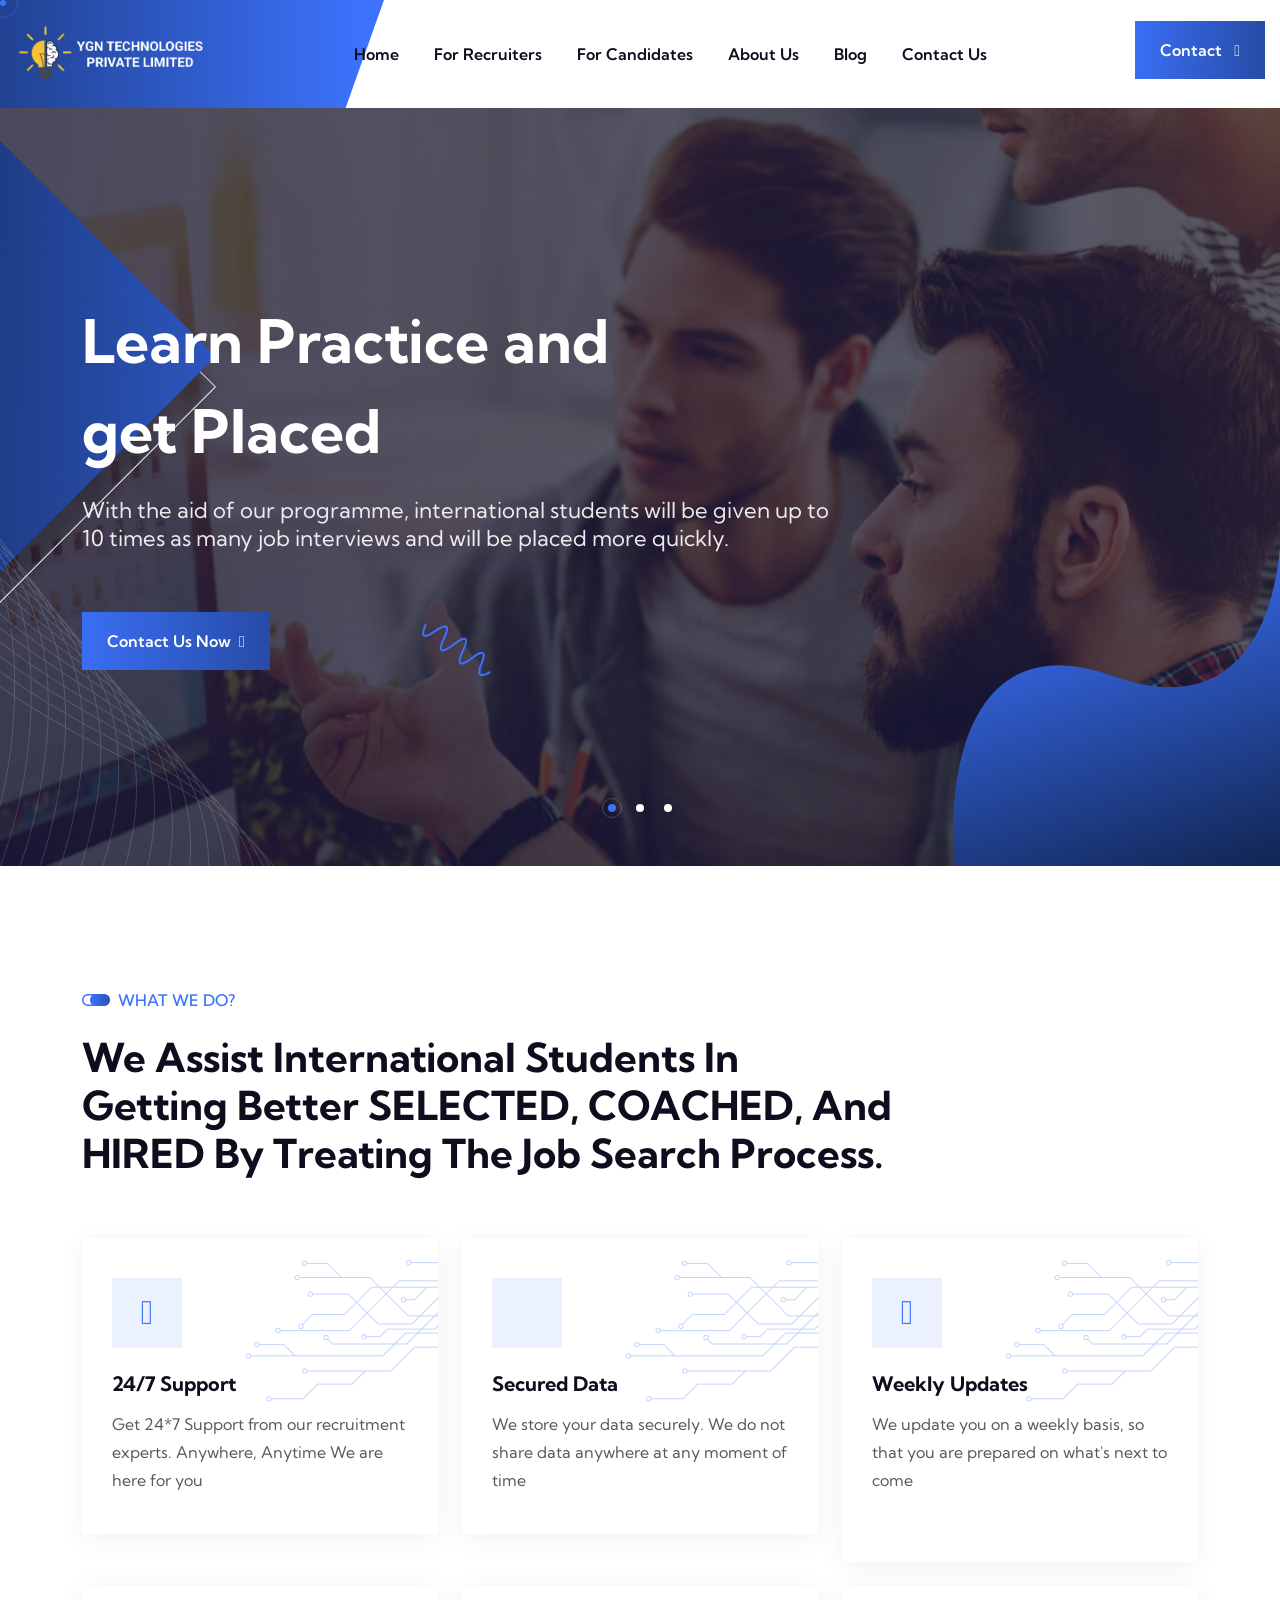
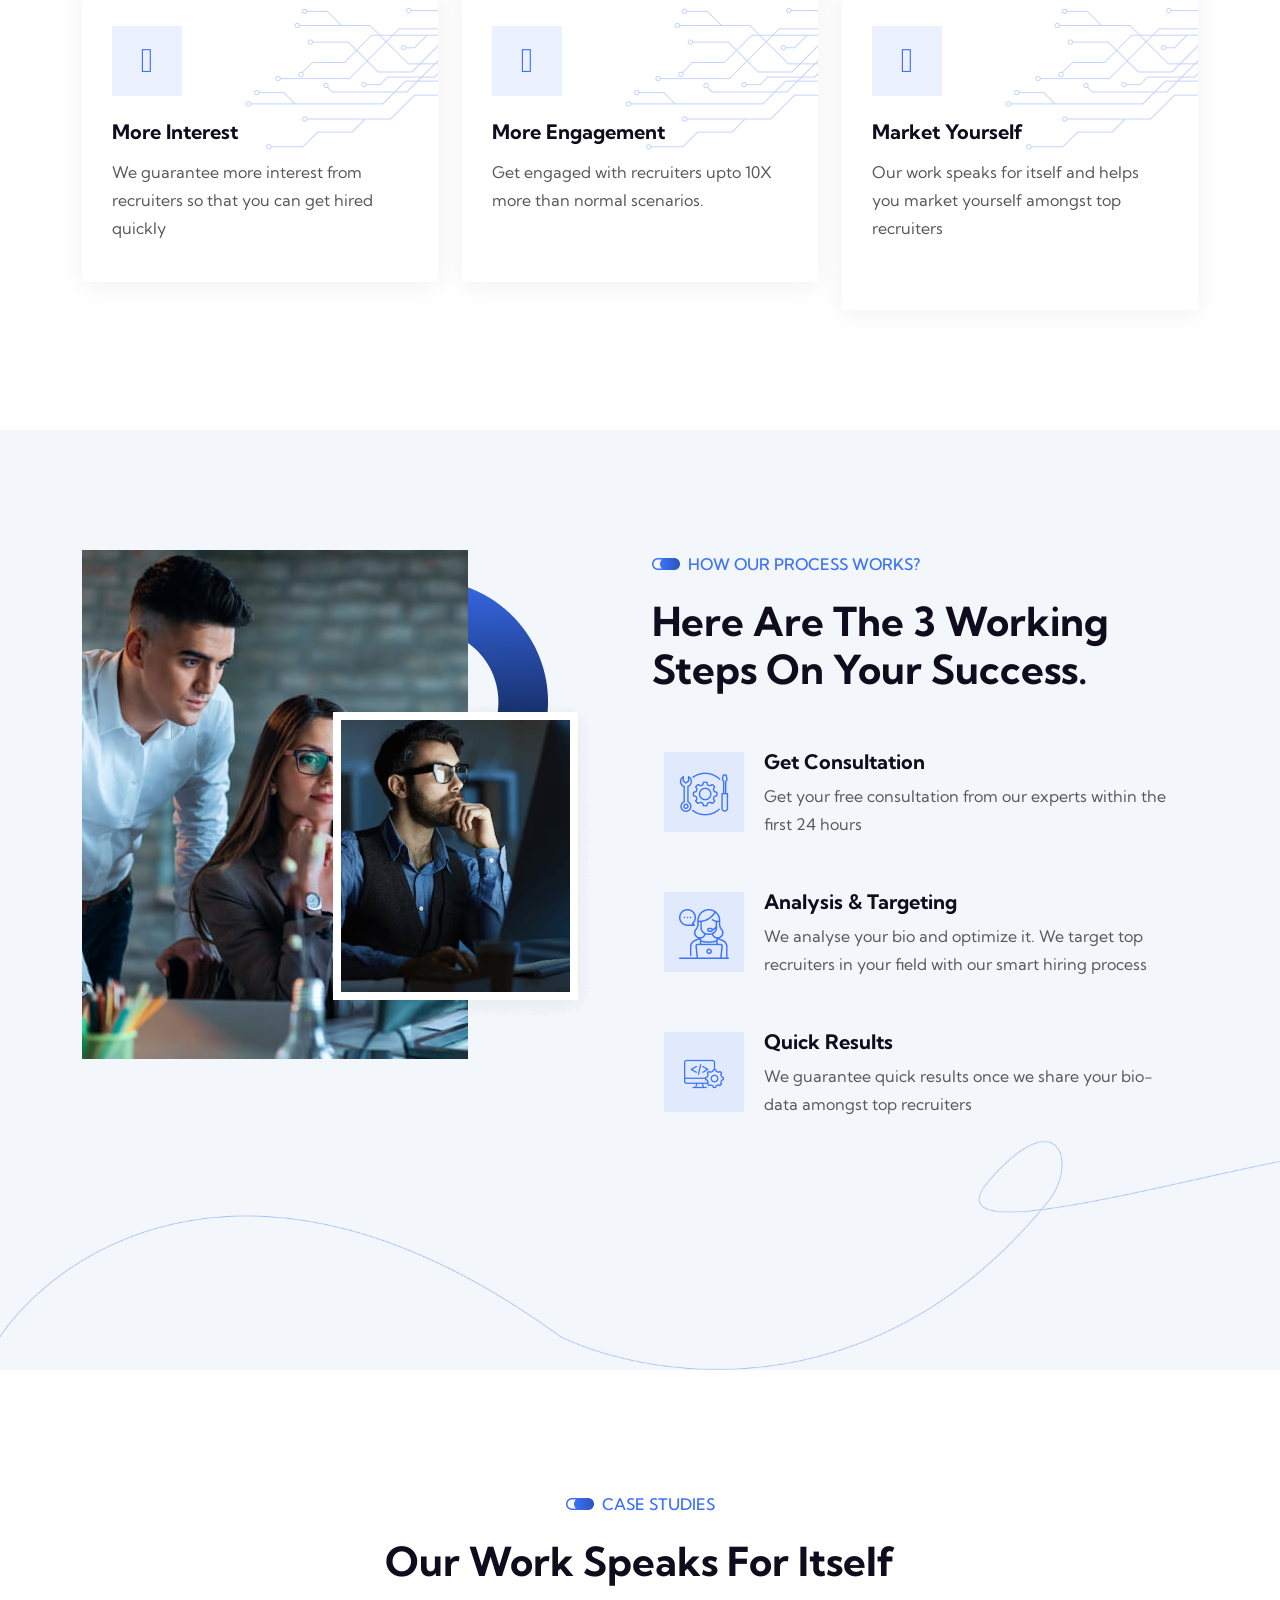
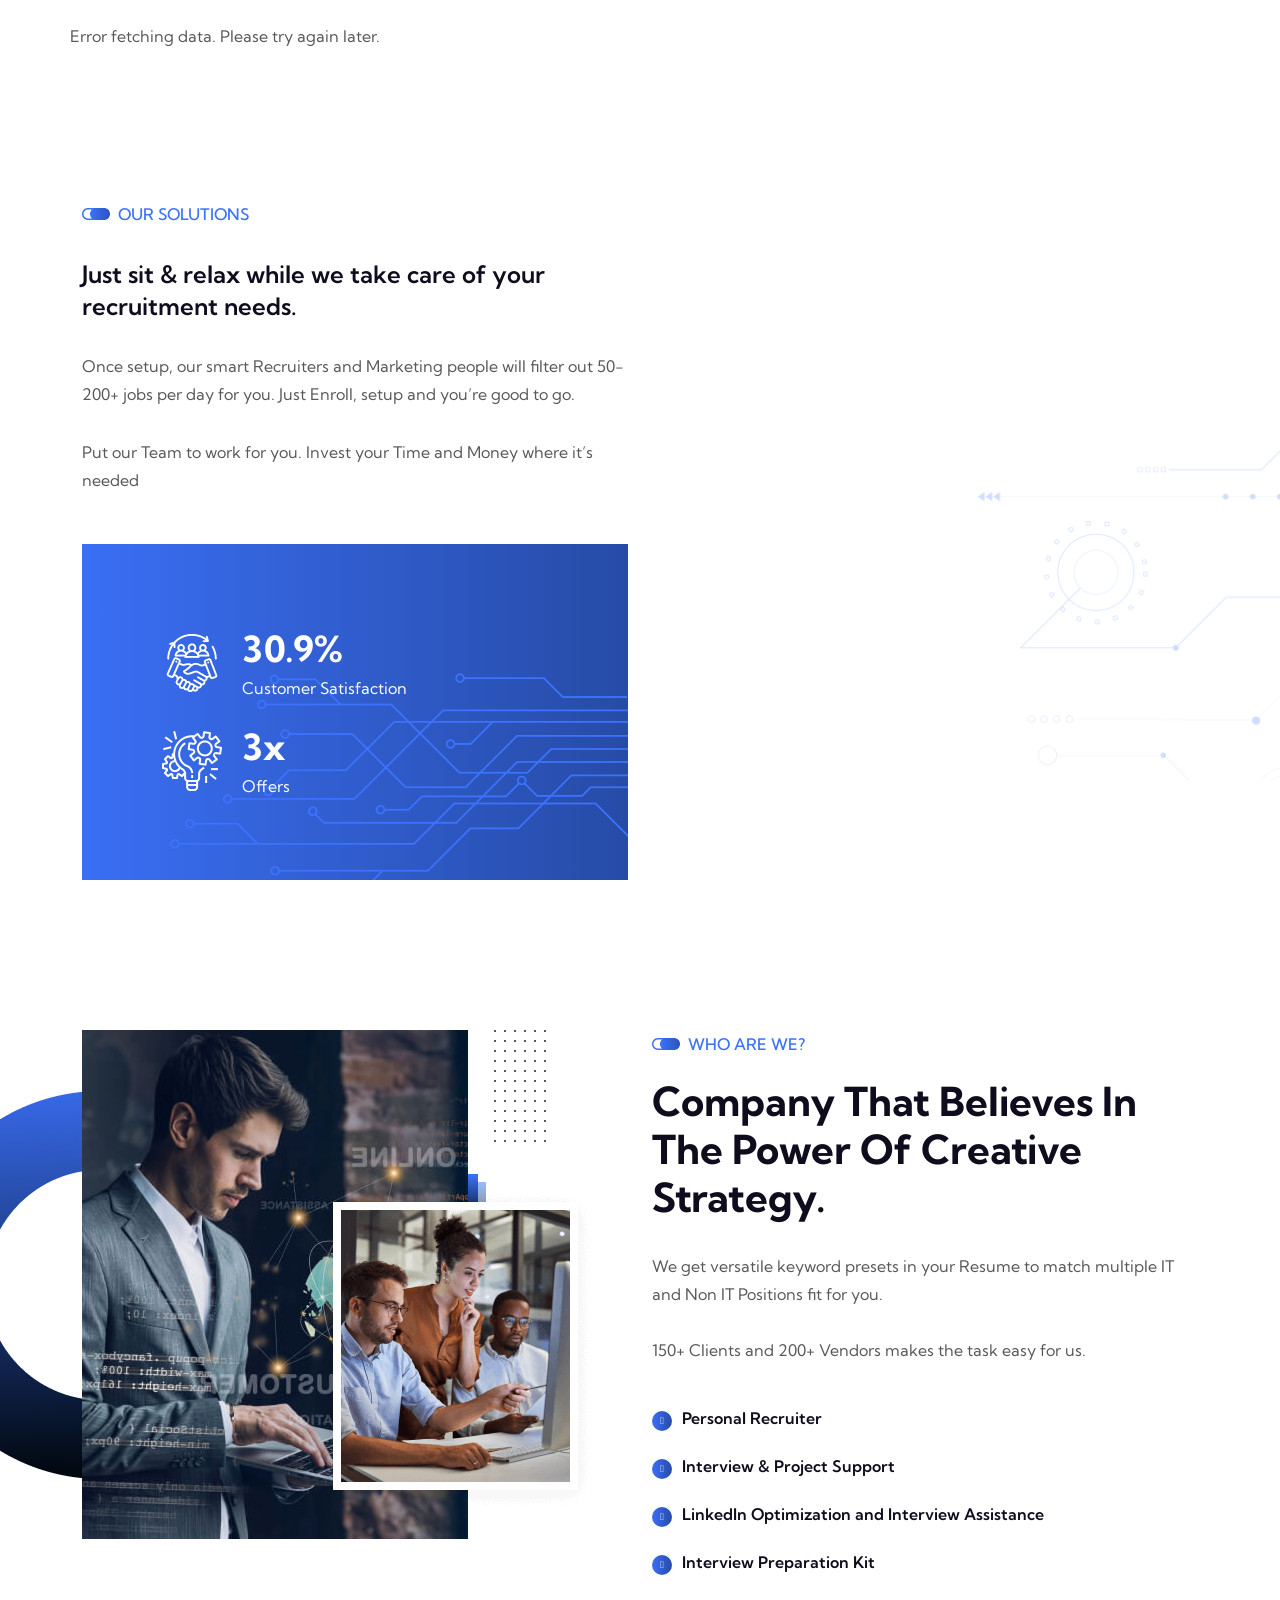
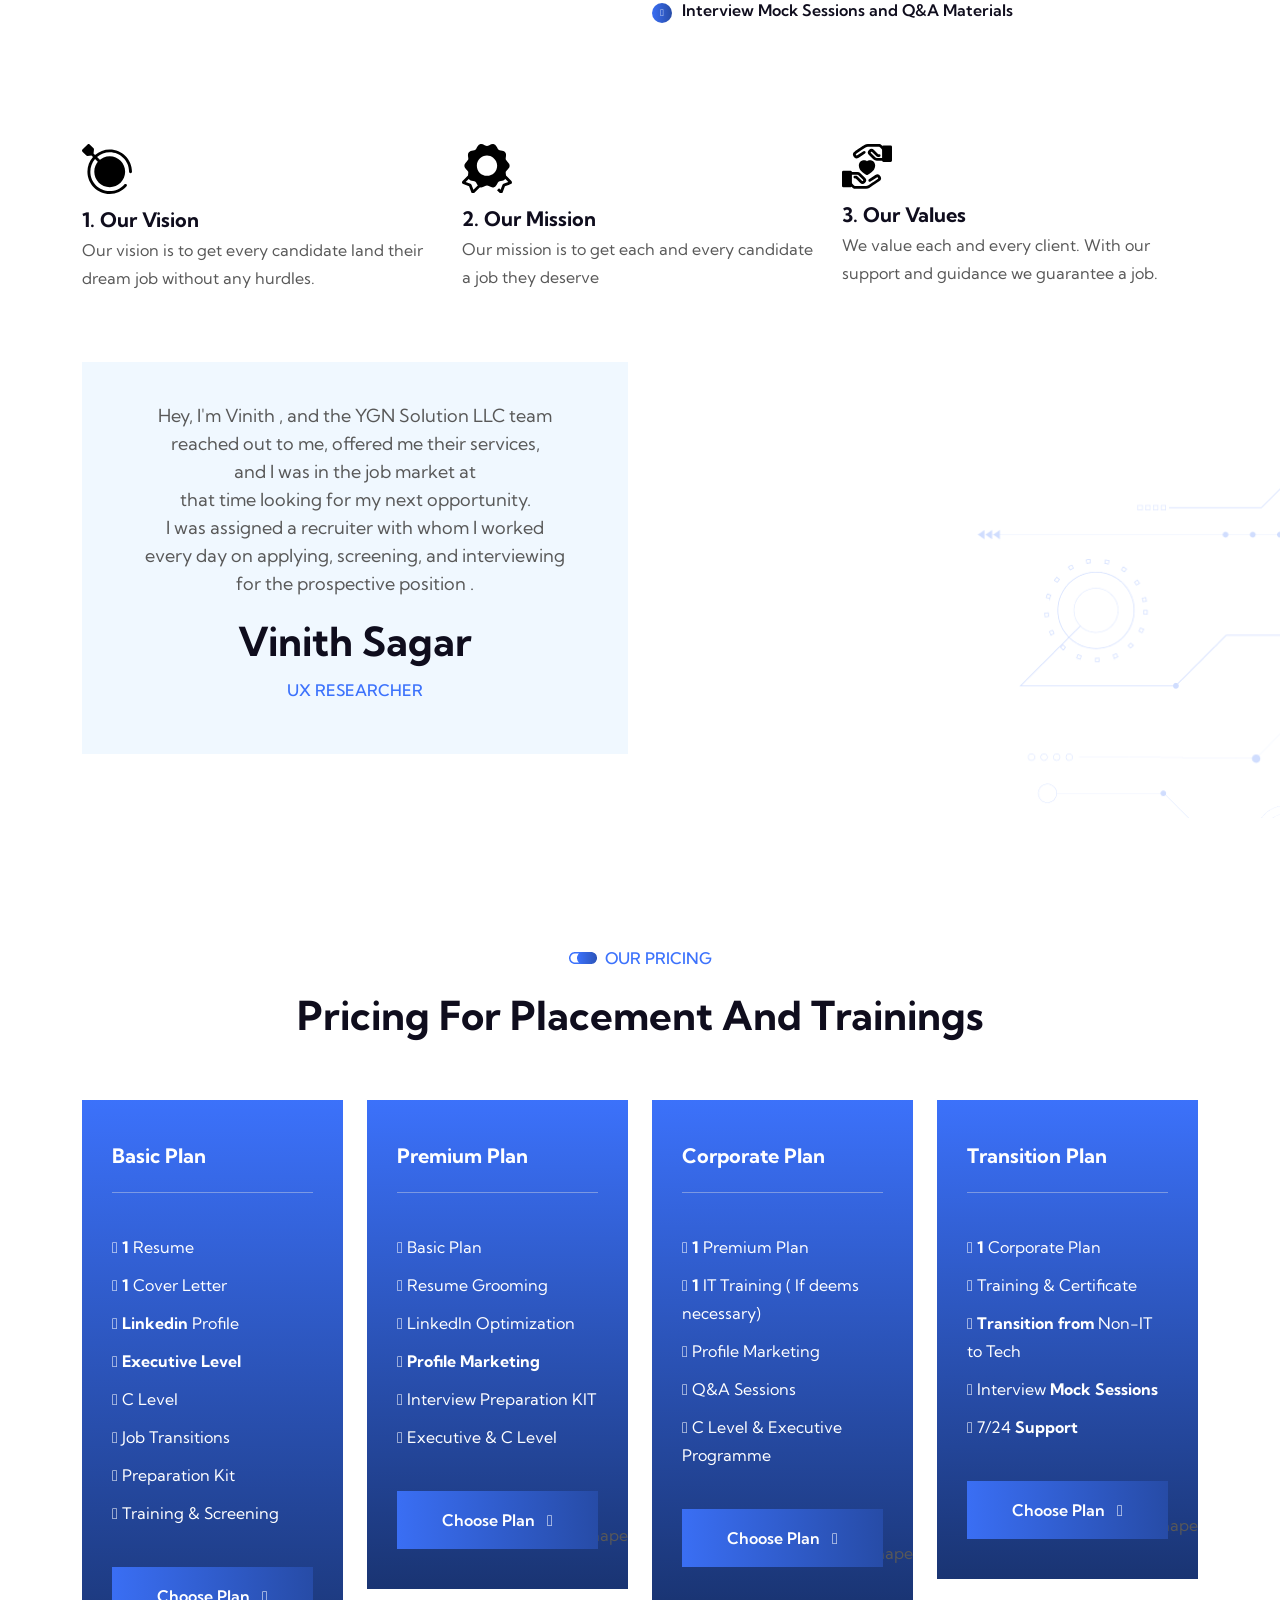
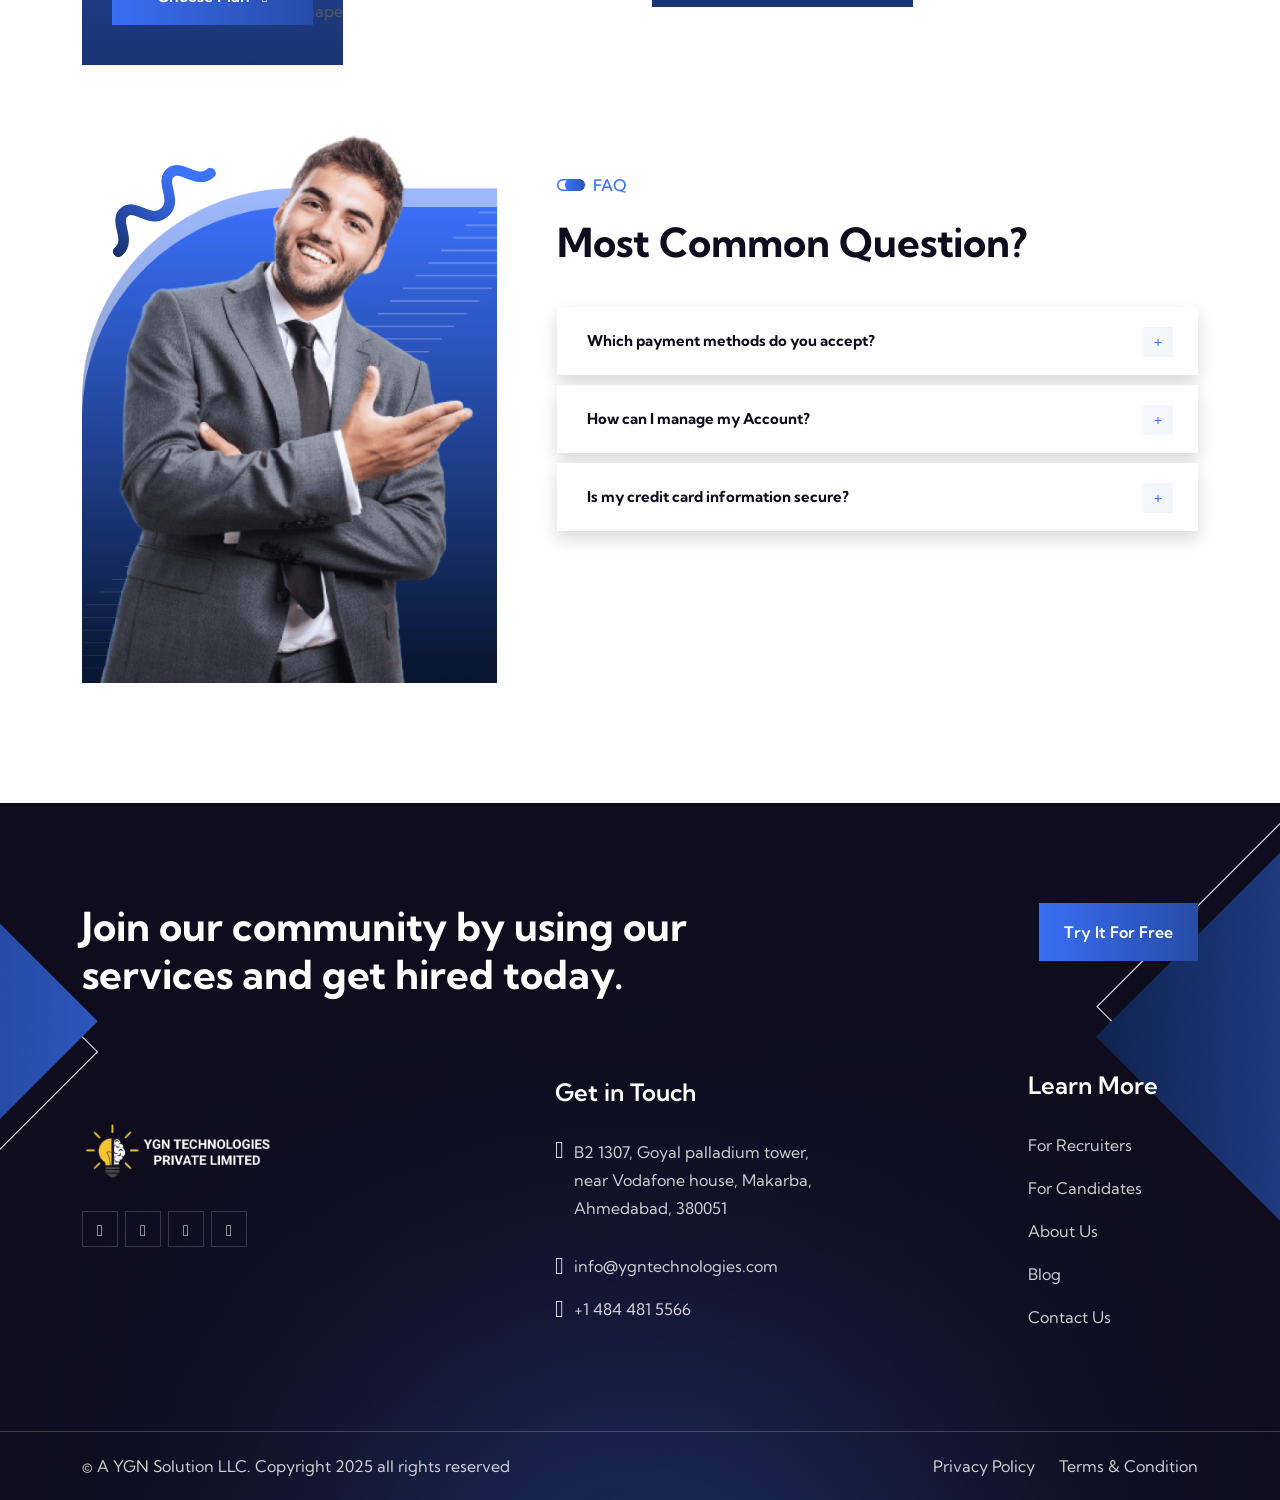
==== index.html @ 14e44c7a "YGN Technologies Private Limited YGN Technologies Private Limited" ====
<!DOCTYPE html>
<html lang="en">

<head>
  <meta charset="UTF-8" />
  <meta http-equiv="X-UA-Compatible" content="IE=edge" />
  <meta name="viewport" content="width=device-width, initial-scale=1.0" />
  <meta name="description"
    content="Learn Practice and get Placed - With the aid of our programme, international students will be given up to 10 times as many job interviews and will be placed more quickly.">
  <meta name="keywords"
    content="YGN Solution LLC, web development, mobile app development, digital marketing, technology solutions">
  <meta name="author" content="YGN Technologies">
  <meta property="og:url" content="https://www.ygntechnologies.com/" />
  <meta property="og:type" content="website" />
  <meta property="og:title" content="YGN Solution LLC" />
  <meta property="og:description"
    content="Learn Practice and get Placed - With the aid of our programme, international students will be given up to 10 times as many job interviews and will be placed more quickly." />
  <meta property="og:site_name" content="YGN Technologies" />
  <meta property="og:image" content="https://www.ygntechnologies.com/assets/images/logo/logo-light.png">
  <title>YGN Technologies Private Limited</title>
  <!-- Favicon img -->
  <link rel="icon" type="image/x-icon" href="assets/images/favicon.ico">
  <link rel="shortcut icon" href="assets/images/favicon.png" />
  <!-- Bootstarp min css -->
  <link rel="stylesheet" href="assets/css/bootstrap.min.css" />
  <!-- Mean menu css -->
  <link rel="stylesheet" href="assets/css/meanmenu.css" />
  <!-- All min css -->
  <link rel="stylesheet" href="assets/css/all.min.css" />
  <!-- Swiper bundle min css -->
  <link rel="stylesheet" href="assets/css/swiper-bundle.min.css" />
  <!-- Magnigic popup css -->
  <link rel="stylesheet" href="assets/css/magnific-popup.css" />
  <!-- Animate css -->
  <link rel="stylesheet" href="assets/css/animate.css" />
  <!-- Nice select css -->
  <link rel="stylesheet" href="assets/css/nice-select.css" />
  <!-- Style css -->
  <link rel="stylesheet" href="assets/css/style.css" />
  <script src="https://kit.fontawesome.com/e7c887b20f.js" crossorigin="anonymous"></script>
</head>

<body>
  <!-- Preloader area start -->
  <div class="loading">
    <span class="text-capitalize">L</span>
    <span>o</span>
    <span>a</span>
    <span>d</span>
    <span>i</span>
    <span>n</span>
    <span>g</span>
  </div>
  <div id="preloader"></div>
  <!-- Preloader area end -->

  <!-- Mouse cursor area start here -->
  <div class="mouse-cursor cursor-outer"></div>
  <div class="mouse-cursor cursor-inner"></div>
  <!-- Mouse cursor area end here -->

  <!-- Header area start here -->
  <header class="header-area">
    <div class="container header__container">
      <div class="header__main">
        <a href="index.html" class="logo">
          <img src="assets/images/logo/logo-light.png" alt="logo" />
        </a>
        <div class="main-menu">
          <nav>
            <ul>
              <li class="has-megamenu">
                <a href="index.html">Home</a>
              </li>
              <li><a href="recruiters.html">For Recruiters</a></li>
              <li>
                <a href="candidates.html">For Candidates</a>
              </li>
              <li>
                <a href="about.html">About Us</a>
              </li>
              <li>
                  <a href="blog.html">Blog</a>
                </li>
              <li><a href="contact.html">Contact Us</a></li>
            </ul>
          </nav>
        </div>
        <div class="d-none d-lg-inline-block">
          <a href="contact.html" class="btn-one">Contact <i class="fa-solid fa-headset"></i></a>
        </div>
        <div class="bars d-block d-lg-none">
          <i id="openButton" class="fa-solid fa-bars"></i>
        </div>
      </div>
    </div>
  </header>
  <!-- Header area end here -->

  <!-- Sidebar area start here -->
  <div id="targetElement" class="sidebar-area sidebar__hide">
    <div class="sidebar__overlay"></div>
    <a href="index.html" class="logo mb-40">
      <img src="assets/images/logo/logo-light.png" alt="logo" />
    </a>
    <div class="mobile-menu overflow-hidden"></div>
    <ul class="footer-contact" style="color:white; ">
      <li>
        <div class="info" style="display: flex; gap: 10px;">
          <i class="fa-solid fa-map-location-dot"></i>
          <a class="link-body"
            href="https://www.google.com/maps?ll=22.999317,72.501567&z=17&t=m&hl=en&gl=BD&mapclient=embed&q=PALLADIUM+TOWER+Makarba+Ahmedabad,+Gujarat+380015"
            target="_blank" style="color:white;">
            B2 1307, Goyal palladium tower, near Vodafone house,
            Makarba, Ahmedabad, 380051
          </a>
        </div>
      </li>
<!--       <li>
        <div class="info" style="display: flex; gap: 10px;">
          <i class="fa-solid fa-map-location-dot"></i>
          <a class="link-body" href="https://g.co/kgs/79JeyjH" target="_blank">
            7901 4th ST N STE 300, St. Petersburg, FL, USA, 33702
          </a>
        </div>
      </li> -->
      <li>
        <div class="info" style="display: flex; gap: 10px; align-items: center;">
          <i class="fa-solid fa-envelope"></i>
          <a href="mailto:info@ygntechnologies.com" class="link-body" style="color:white;">info@ygntechnologies.com</a>
        </div>
      </li>
      <li>
        <div class="info" style="display: flex; gap: 10px; align-items: center;">
          <i class="fa-solid fa-phone"></i>
          <a class="line_effect" href="tel://+14844815566" style="color:white;"> +1 484 481 5566</a>
        </div>
      </li>
    </ul>
    <div class="social-icon mt-20">
      <a href="https://www.facebook.com/people/YGN-Technologies/61553317140249/?mibextid=qi2Omg" target="_blank"><i
          class="fa-brands fa-facebook-f"></i></a>
      <a href="https://www.instagram.com/ygntechnologies/?igsh=MWh3cmNrNzN2Zmg5aA%3D%3D" target="_blank"><i
          class="fa-brands fa-instagram"></i></a>
      <a href="https://www.linkedin.com/company/ygn-technologies/" target="_blank"><i
          class="fa-brands fa-linkedin-in"></i></a>
      <a href="https://wa.me/+918209973826" target="_blank"><i class="fa-brands fa-whatsapp"></i></a>
    </div>
    <button id="closeButton" class="text-white">
      <i class="fa-solid fa-xmark"></i>
    </button>
  </div>
  <!-- Sidebar area end here -->

  <!-- Fullscreen search area start here -->
  <div class="search-wrap">
    <div class="search-inner">
      <i class="fas fa-times search-close" id="search-close"></i>
      <div class="search-cell">
        <form method="get">
          <div class="search-field-holder">
            <input type="search" class="main-search-input" placeholder="Search..." />
          </div>
        </form>
      </div>
    </div>
  </div>
  <!-- Fullscreen search area end here -->

  <main>
    <!-- Banner area start here -->
    <section class="banner-area">
      <div class="banner__line">
        <img class="sway__animation" src="assets/images/banner/banner-line.png" alt="shape">
      </div>
      <div
        class="swiper banner__slider swiper-fade swiper-initialized swiper-horizontal swiper-pointer-events swiper-watch-progress swiper-backface-hidden">
        <div class="swiper-wrapper" id="swiper-wrapper-12bf1386caa6fe56" aria-live="off"
          style="transition-duration: 3000ms;">
          <div class="swiper-slide swiper-slide-duplicate swiper-slide-next swiper-slide-duplicate-prev"
            data-swiper-slide-index="2"
            style="width: 1519px; opacity: 1; transform: translate3d(0px, 0px, 0px); transition-duration: 3000ms;"
            role="group" aria-label="3 / 3">
            <div data-animation="slideInLeft" data-duration="2s" data-delay=".3s"
              class="banner__shape-left2 slideInLeft animated" style="animation-delay: 0.3s; animation-duration: 2s;">
              <img src="assets/images/banner/banner-regular-left-shape.png" alt="shape">
            </div>
            <div data-animation="slideInLeft" data-duration="2s" data-delay=".9s"
              class="banner__shape-left1 slideInLeft animated" style="animation-delay: 0.9s; animation-duration: 2s;">
              <img src="assets/images/banner/banner-solid-left-shape.png" alt="shape">
            </div>
            <div class="banner__shape-left3 wow slideInLeft" style="visibility: visible; animation-name: slideInLeft;">
              <img class="sway__animation" src="assets/images/banner/banner-shape-left.png" alt="shape">
            </div>
            <div class="banner__shape-right2 slideInRight animated" data-animation="slideInRight" data-duration="3s"
              data-delay=".3s" style="animation-delay: 0.3s; animation-duration: 3s;">
              <img src="assets/images/banner/banner-shape-right-line.png" alt="shape">
            </div>
            <div class="banner__shape-right1 slideInRight animated" data-animation="slideInRight" data-duration="2s"
              data-delay=".3s" style="animation-delay: 0.3s; animation-duration: 2s;">
              <img src="assets/images/banner/banner-shape-right.png" alt="shape">
            </div>
            <div class="banner__right-line1 slideInRight animated" data-animation="slideInRight" data-duration="2s"
              data-delay=".9s" style="animation-delay: 0.9s; animation-duration: 2s;">
              <img src="assets/images/banner/banner-right-line1.png" alt="shape">
            </div>
            <div class="banner__right-line2 slideInRight animated" data-animation="slideInRight" data-duration="2s"
              data-delay=".7s" style="animation-delay: 0.7s; animation-duration: 2s;">
              <img src="assets/images/banner/banner-right-line2.png" alt="shape">
            </div>
            <div class="banner__right-line3 slideInRight animated" data-animation="slideInRight" data-duration="2s"
              data-delay=".5s" style="animation-delay: 0.5s; animation-duration: 2s;">
              <img src="assets/images/banner/banner-right-line3.png" alt="shape">
            </div>
            <div class="banner__right-line4 slideInRight animated" data-animation="slideInRight" data-duration="2s"
              data-delay=".3s" style="animation-delay: 0.3s; animation-duration: 2s;">
              <img src="assets/images/banner/banner-right-line4.png" alt="shape">
            </div>
            <div class="slide-bg" data-background="assets/images/banner/banner-image3.jpg"
              style="background-image: url(&quot;assets/images/banner/banner-image3.jpg&quot;);"></div>
            <div class="container">
              <div class="banner__content">
                <h1 data-animation="slideInRight" data-duration="2s" data-delay=".5s"
                  class="text-white slideInRight animated" style="animation-delay: 0.5s; animation-duration: 2s;">
                  Learn Practice and <br />get Placed
                </h1>
                <p data-animation="slideInRight" data-duration="2s" data-delay=".7s" class="mt-20 slideInRight animated"
                  style="animation-delay: 0.7s; animation-duration: 2s;">
                  With the aid of our programme, international students will be given up to 10 times as many job
                  interviews and will be placed more quickly.
                </p>
                <a data-animation="slideInRight" data-duration="2s" data-delay=".9s" href="about.html"
                  class="btn-one mt-60 slideInRight animated"
                  style="animation-delay: 0.9s; animation-duration: 2s;">Contact Us Now<i
                    class="fa-solid fa-headset"></i></a>
              </div>
            </div>
          </div>
          <div class="swiper-slide swiper-slide-duplicate-active" data-swiper-slide-index="0"
            style="width: 1519px; opacity: 1; transform: translate3d(-1519px, 0px, 0px); transition-duration: 3000ms;"
            role="group" aria-label="1 / 3">
            <div data-animation="slideInLeft" data-duration="2s" data-delay=".3s"
              class="banner__shape-left2 slideInLeft animated" style="animation-delay: 0.3s; animation-duration: 2s;">
              <img src="assets/images/banner/banner-regular-left-shape.png" alt="shape">
            </div>
            <div data-animation="slideInLeft" data-duration="2s" data-delay=".9s"
              class="banner__shape-left1 slideInLeft animated" style="animation-delay: 0.9s; animation-duration: 2s;">
              <img src="assets/images/banner/banner-solid-left-shape.png" alt="shape">
            </div>
            <div class="banner__shape-left3 wow slideInLeft" style="visibility: visible; animation-name: slideInLeft;">
              <img class="sway__animation" src="assets/images/banner/banner-shape-left.png" alt="shape">
            </div>
            <div class="banner__shape-right2 slideInRight animated" data-animation="slideInRight" data-duration="3s"
              data-delay=".3s" style="animation-delay: 0.3s; animation-duration: 3s;">
              <img src="assets/images/banner/banner-shape-right-line.png" alt="shape">
            </div>
            <div class="banner__shape-right1 slideInRight animated" data-animation="slideInRight" data-duration="2s"
              data-delay=".3s" style="animation-delay: 0.3s; animation-duration: 2s;">
              <img src="assets/images/banner/banner-shape-right.png" alt="shape">
            </div>
            <div class="banner__right-line1 slideInRight animated" data-animation="slideInRight" data-duration="2s"
              data-delay=".9s" style="animation-delay: 0.9s; animation-duration: 2s;">
              <img src="assets/images/banner/banner-right-line1.png" alt="shape">
            </div>
            <div class="banner__right-line2 slideInRight animated" data-animation="slideInRight" data-duration="2s"
              data-delay=".7s" style="animation-delay: 0.7s; animation-duration: 2s;">
              <img src="assets/images/banner/banner-right-line2.png" alt="shape">
            </div>
            <div class="banner__right-line3 slideInRight animated" data-animation="slideInRight" data-duration="2s"
              data-delay=".5s" style="animation-delay: 0.5s; animation-duration: 2s;">
              <img src="assets/images/banner/banner-right-line3.png" alt="shape">
            </div>
            <div class="banner__right-line4 slideInRight animated" data-animation="slideInRight" data-duration="2s"
              data-delay=".3s" style="animation-delay: 0.3s; animation-duration: 2s;">
              <img src="assets/images/banner/banner-right-line4.png" alt="shape">
            </div>
            <div class="slide-bg" data-background="assets/images/banner/banner-image.jpg"
              style="background-image: url(&quot;assets/images/banner/banner-image.jpg&quot;);"></div>
            <div class="container">
              <div class="banner__content">
                <h1 data-animation="slideInRight" data-duration="2s" data-delay=".5s"
                  class="text-white slideInRight animated" style="animation-delay: 0.5s; animation-duration: 2s;">
                  Learn Practice and <br />get Placed
                </h1>
                <p data-animation="slideInRight" data-duration="2s" data-delay=".7s" class="mt-20 slideInRight animated"
                  style="animation-delay: 0.7s; animation-duration: 2s;">
                  With the aid of our programme, international students will be given up to 10 times as many job
                  interviews and will be placed more quickly.
                </p>
                <a data-animation="slideInRight" data-duration="2s" data-delay=".9s" href="about.html"
                  class="btn-one mt-60 slideInRight animated"
                  style="animation-delay: 0.9s; animation-duration: 2s;">Contact Us Now<i
                    class="fa-solid fa-headset"></i></a>
              </div>
            </div>
          </div>
          <div class="swiper-slide" data-swiper-slide-index="1"
            style="width: 1519px; opacity: 1; transform: translate3d(-3038px, 0px, 0px); transition-duration: 3000ms;"
            role="group" aria-label="2 / 3">
            <div data-animation="slideInLeft" data-duration="2s" data-delay=".3s"
              class="banner__shape-left2 slideInLeft animated" style="animation-delay: 0.3s; animation-duration: 2s;">
              <img src="assets/images/banner/banner-regular-left-shape.png" alt="shape">
            </div>
            <div data-animation="slideInLeft" data-duration="2s" data-delay=".9s"
              class="banner__shape-left1 slideInLeft animated" style="animation-delay: 0.9s; animation-duration: 2s;">
              <img src="assets/images/banner/banner-solid-left-shape.png" alt="shape">
            </div>
            <div class="banner__shape-left3 wow slideInLeft" style="visibility: visible; animation-name: slideInLeft;">
              <img class="sway__animation" src="assets/images/banner/banner-shape-left.png" alt="shape">
            </div>
            <div class="banner__shape-right2 slideInRight animated" data-animation="slideInRight" data-duration="3s"
              data-delay=".3s" style="animation-delay: 0.3s; animation-duration: 3s;">
              <img src="assets/images/banner/banner-shape-right-line.png" alt="shape">
            </div>
            <div class="banner__shape-right1 slideInRight animated" data-animation="slideInRight" data-duration="2s"
              data-delay=".3s" style="animation-delay: 0.3s; animation-duration: 2s;">
              <img src="assets/images/banner/banner-shape-right.png" alt="shape">
            </div>
            <div class="banner__right-line1 slideInRight animated" data-animation="slideInRight" data-duration="2s"
              data-delay=".9s" style="animation-delay: 0.9s; animation-duration: 2s;">
              <img src="assets/images/banner/banner-right-line1.png" alt="shape">
            </div>
            <div class="banner__right-line2 slideInRight animated" data-animation="slideInRight" data-duration="2s"
              data-delay=".7s" style="animation-delay: 0.7s; animation-duration: 2s;">
              <img src="assets/images/banner/banner-right-line2.png" alt="shape">
            </div>
            <div class="banner__right-line3 slideInRight animated" data-animation="slideInRight" data-duration="2s"
              data-delay=".5s" style="animation-delay: 0.5s; animation-duration: 2s;">
              <img src="assets/images/banner/banner-right-line3.png" alt="shape">
            </div>
            <div class="banner__right-line4 slideInRight animated" data-animation="slideInRight" data-duration="2s"
              data-delay=".3s" style="animation-delay: 0.3s; animation-duration: 2s;">
              <img src="assets/images/banner/banner-right-line4.png" alt="shape">
            </div>
            <div class="slide-bg" data-background="assets/images/banner/banner-image2.jpg"
              style="background-image: url(&quot;assets/images/banner/banner-image2.jpg&quot;);"></div>
            <div class="container">
              <div class="banner__content">
                <h1 data-animation="slideInRight" data-duration="2s" data-delay=".5s"
                  class="text-white slideInRight animated" style="animation-delay: 0.5s; animation-duration: 2s;">
                  Learn Practice and <br />get Placed
                </h1>
                <p data-animation="slideInRight" data-duration="2s" data-delay=".7s" class="mt-20 slideInRight animated"
                  style="animation-delay: 0.7s; animation-duration: 2s;">
                  With the aid of our programme, international students will be given up to 10 times as many job
                  interviews and will be placed more quickly.
                </p>
                <a data-animation="slideInRight" data-duration="2s" data-delay=".9s" href="about.html"
                  class="btn-one mt-60 slideInRight animated"
                  style="animation-delay: 0.9s; animation-duration: 2s;">Contact Us Now<i
                    class="fa-solid fa-headset"></i></a>
              </div>
            </div>
          </div>
          <div class="swiper-slide swiper-slide-prev swiper-slide-duplicate-next" data-swiper-slide-index="2"
            style="width: 1519px; opacity: 1; transform: translate3d(-4557px, 0px, 0px); transition-duration: 3000ms;"
            role="group" aria-label="3 / 3">
            <div data-animation="slideInLeft" data-duration="2s" data-delay=".3s"
              class="banner__shape-left2 slideInLeft animated" style="animation-delay: 0.3s; animation-duration: 2s;">
              <img src="assets/images/banner/banner-regular-left-shape.png" alt="shape">
            </div>
            <div data-animation="slideInLeft" data-duration="2s" data-delay=".9s"
              class="banner__shape-left1 slideInLeft animated" style="animation-delay: 0.9s; animation-duration: 2s;">
              <img src="assets/images/banner/banner-solid-left-shape.png" alt="shape">
            </div>
            <div class="banner__shape-left3 wow slideInLeft" style="visibility: visible; animation-name: slideInLeft;">
              <img class="sway__animation" src="assets/images/banner/banner-shape-left.png" alt="shape">
            </div>
            <div class="banner__shape-right2 slideInRight animated" data-animation="slideInRight" data-duration="3s"
              data-delay=".3s" style="animation-delay: 0.3s; animation-duration: 3s;">
              <img src="assets/images/banner/banner-shape-right-line.png" alt="shape">
            </div>
            <div class="banner__shape-right1 slideInRight animated" data-animation="slideInRight" data-duration="2s"
              data-delay=".3s" style="animation-delay: 0.3s; animation-duration: 2s;">
              <img src="assets/images/banner/banner-shape-right.png" alt="shape">
            </div>
            <div class="banner__right-line1 slideInRight animated" data-animation="slideInRight" data-duration="2s"
              data-delay=".9s" style="animation-delay: 0.9s; animation-duration: 2s;">
              <img src="assets/images/banner/banner-right-line1.png" alt="shape">
            </div>
            <div class="banner__right-line2 slideInRight animated" data-animation="slideInRight" data-duration="2s"
              data-delay=".7s" style="animation-delay: 0.7s; animation-duration: 2s;">
              <img src="assets/images/banner/banner-right-line2.png" alt="shape">
            </div>
            <div class="banner__right-line3 slideInRight animated" data-animation="slideInRight" data-duration="2s"
              data-delay=".5s" style="animation-delay: 0.5s; animation-duration: 2s;">
              <img src="assets/images/banner/banner-right-line3.png" alt="shape">
            </div>
            <div class="banner__right-line4 slideInRight animated" data-animation="slideInRight" data-duration="2s"
              data-delay=".3s" style="animation-delay: 0.3s; animation-duration: 2s;">
              <img src="assets/images/banner/banner-right-line4.png" alt="shape">
            </div>
            <div class="slide-bg" data-background="assets/images/banner/banner-image3.jpg"
              style="background-image: url(&quot;assets/images/banner/banner-image3.jpg&quot;);"></div>
            <div class="container">
              <div class="banner__content">
                <h1 data-animation="slideInRight" data-duration="2s" data-delay=".5s"
                  class="text-white slideInRight animated" style="animation-delay: 0.5s; animation-duration: 2s;">
                  Learn Practice and <br />get Placed
                </h1>
                <p data-animation="slideInRight" data-duration="2s" data-delay=".7s" class="mt-20 slideInRight animated"
                  style="animation-delay: 0.7s; animation-duration: 2s;">
                  With the aid of our programme, international students will be given up to 10 times as many job
                  interviews and will be placed more quickly.
                </p>
                <a data-animation="slideInRight" data-duration="2s" data-delay=".9s" href="about.html"
                  class="btn-one mt-60 slideInRight animated"
                  style="animation-delay: 0.9s; animation-duration: 2s;">Contact Us Now<i
                    class="fa-solid fa-headset"></i></a>
              </div>
            </div>
          </div>
          <div class="swiper-slide swiper-slide-duplicate swiper-slide-visible swiper-slide-active"
            data-swiper-slide-index="0" role="group" aria-label="1 / 3"
            style="width: 1519px; opacity: 1; transform: translate3d(-6076px, 0px, 0px); transition-duration: 3000ms;">
            <div data-animation="slideInLeft" data-duration="2s" data-delay=".3s"
              class="banner__shape-left2 slideInLeft animated" style="animation-delay: 0.3s; animation-duration: 2s;">
              <img src="assets/images/banner/banner-regular-left-shape.png" alt="shape">
            </div>
            <div data-animation="slideInLeft" data-duration="2s" data-delay=".9s"
              class="banner__shape-left1 slideInLeft animated" style="animation-delay: 0.9s; animation-duration: 2s;">
              <img src="assets/images/banner/banner-solid-left-shape.png" alt="shape">
            </div>
            <div class="banner__shape-left3 wow slideInLeft" style="visibility: visible; animation-name: slideInLeft;">
              <img class="sway__animation" src="assets/images/banner/banner-shape-left.png" alt="shape">
            </div>
            <div class="banner__shape-right2 slideInRight animated" data-animation="slideInRight" data-duration="3s"
              data-delay=".3s" style="animation-delay: 0.3s; animation-duration: 3s;">
              <img src="assets/images/banner/banner-shape-right-line.png" alt="shape">
            </div>
            <div class="banner__shape-right1 slideInRight animated" data-animation="slideInRight" data-duration="2s"
              data-delay=".3s" style="animation-delay: 0.3s; animation-duration: 2s;">
              <img src="assets/images/banner/banner-shape-right.png" alt="shape">
            </div>
            <div class="banner__right-line1 slideInRight animated" data-animation="slideInRight" data-duration="2s"
              data-delay=".9s" style="animation-delay: 0.9s; animation-duration: 2s;">
              <img src="assets/images/banner/banner-right-line1.png" alt="shape">
            </div>
            <div class="banner__right-line2 slideInRight animated" data-animation="slideInRight" data-duration="2s"
              data-delay=".7s" style="animation-delay: 0.7s; animation-duration: 2s;">
              <img src="assets/images/banner/banner-right-line2.png" alt="shape">
            </div>
            <div class="banner__right-line3 slideInRight animated" data-animation="slideInRight" data-duration="2s"
              data-delay=".5s" style="animation-delay: 0.5s; animation-duration: 2s;">
              <img src="assets/images/banner/banner-right-line3.png" alt="shape">
            </div>
            <div class="banner__right-line4 slideInRight animated" data-animation="slideInRight" data-duration="2s"
              data-delay=".3s" style="animation-delay: 0.3s; animation-duration: 2s;">
              <img src="assets/images/banner/banner-right-line4.png" alt="shape">
            </div>
            <div class="slide-bg" data-background="assets/images/banner/banner-image.jpg"
              style="background-image: url(&quot;assets/images/banner/banner-image.jpg&quot;);"></div>
            <div class="container">
              <div class="banner__content">
                <h1 data-animation="slideInRight" data-duration="2s" data-delay=".5s"
                  class="text-white slideInRight animated" style="animation-delay: 0.5s; animation-duration: 2s;">
                  Learn Practice and <br />get Placed
                </h1>
                <p data-animation="slideInRight" data-duration="2s" data-delay=".7s" class="mt-20 slideInRight animated"
                  style="animation-delay: 0.7s; animation-duration: 2s;">
                  With the aid of our programme, international students will be given up to 10 times as many job
                  interviews and will be placed more quickly.
                </p>
                <a data-animation="slideInRight" data-duration="2s" data-delay=".9s" href="about.html"
                  class="btn-one mt-60 slideInRight animated"
                  style="animation-delay: 0.9s; animation-duration: 2s;">Contact Us Now<i
                    class="fa-solid fa-headset"></i></a>
              </div>
            </div>
          </div>
        </div>
        <span class="swiper-notification" aria-live="assertive" aria-atomic="true"></span>
      </div>
      <div class="banner__dot-wrp">
        <div
          class="dot-light banner__dot swiper-pagination-clickable swiper-pagination-bullets swiper-pagination-horizontal">
          <span class="swiper-pagination-bullet swiper-pagination-bullet-active" tabindex="0" role="button"
            aria-label="Go to slide 1" aria-current="true"></span><span class="swiper-pagination-bullet" tabindex="0"
            role="button" aria-label="Go to slide 2"></span><span class="swiper-pagination-bullet" tabindex="0"
            role="button" aria-label="Go to slide 3"></span></div>
      </div>
    </section>
    <!-- Banner area end here -->

    <!-- Service area start here -->
    <section class="service-area pt-120 pb-120">
      <div class="service__shape wow slideInRight">
        <img class="sway_Y__animation" src="assets/images/shape/service-bg-shape.png" alt="shape" />
      </div>
      <div class="container">
        <div class="d-flex flex-wrap gap-4 align-items-center justify-content-between mb-60">
          <div class="section-header">
            <h5 class="wow fadeInLeft" data-wow-delay="00ms" data-wow-duration="1500ms">
              <img class="me-1" src="assets/images/icon/section-title.png" alt="icon" />
              WHAT WE DO?
            </h5>
            <h2 class="wow fadeInLeft" data-wow-delay="200ms" data-wow-duration="1500ms">
              We assist international students in<br />
              getting better SELECTED, COACHED, and<br />
              HIRED by treating the job search process.
            </h2>
          </div>
        </div>
        <div class="row g-4">
          <div class="col-lg-4 col-md-6 wow bounceInUp" data-wow-delay="00ms" data-wow-duration="1000ms">
            <div class="service__item">
              <div class="service-shape">
                <img src="assets/images/shape/service-item-shape.png" alt="shape" />
              </div>
              <div class="service__icon">
                <i class="fa-solid fa-headset"></i>
              </div>
              <h4>24/7 Support</h4>
              <p>
                Get 24*7 Support from our recruitment experts. Anywhere,
                Anytime We are here for you
              </p>
            </div>
          </div>
          <div class="col-lg-4 col-md-6 wow bounceInUp" data-wow-delay="00ms" data-wow-duration="1000ms">
            <div class="service__item">
              <div class="service-shape">
                <img src="assets/images/shape/service-item-shape.png" alt="shape" />
              </div>
              <div class="service__icon">
                <i class="fa-solid fa-file-shield"></i>
              </div>
              <h4>Secured Data</h4>
              <p>
                We store your data securely. We do not share data anywhere at
                any moment of time
              </p>
            </div>
          </div>
          <div class="col-lg-4 col-md-6 wow bounceInUp" data-wow-delay="00ms" data-wow-duration="1000ms">
            <div class="service__item">
              <div class="service-shape">
                <img src="assets/images/shape/service-item-shape.png" alt="shape" />
              </div>
              <div class="service__icon">
                <i class="fa-solid fa-cloud-arrow-up"></i>
              </div>
              <h4>Weekly Updates</h4>
              <p>
                We update you on a weekly basis, so that you are prepared on
                what's next to come<br />&nbsp;
              </p>
            </div>
          </div>
          <div class="col-lg-4 col-md-6 wow bounceInUp" data-wow-delay="00ms" data-wow-duration="1000ms">
            <div class="service__item">
              <div class="service-shape">
                <img src="assets/images/shape/service-item-shape.png" alt="shape" />
              </div>
              <div class="service__icon">
                <i class="fa-solid fa-chart-line"></i>
              </div>
              <h4>More Interest</h4>
              <p>
                We guarantee more interest from recruiters so that you can get
                hired quickly
              </p>
            </div>
          </div>
          <div class="col-lg-4 col-md-6 wow bounceInUp" data-wow-delay="00ms" data-wow-duration="1000ms">
            <div class="service__item">
              <div class="service-shape">
                <img src="assets/images/shape/service-item-shape.png" alt="shape" />
              </div>
              <div class="service__icon">
                <i class="fa-solid fa-comments"></i>
              </div>
              <h4>More Engagement</h4>
              <p>
                Get engaged with recruiters upto 10X more than normal
                scenarios.<br />&nbsp;
              </p>
            </div>
          </div>
          <div class="col-lg-4 col-md-6 wow bounceInUp" data-wow-delay="00ms" data-wow-duration="1000ms">
            <div class="service__item">
              <div class="service-shape">
                <img src="assets/images/shape/service-item-shape.png" alt="shape" />
              </div>
              <div class="service__icon">
                <i class="fa-solid fa-bullhorn"></i>
              </div>
              <h4>Market Yourself</h4>
              <p>
                Our work speaks for itself and helps you market yourself
                amongst top recruiters<br />&nbsp;
              </p>
            </div>
          </div>
        </div>
      </div>
    </section>
    <!-- Service area end here -->

    <!-- About area start here -->
    <section class="about-area sub-bg pt-120">
      <div class="about__shape wow slideInLeft" data-wow-delay="400ms" data-wow-duration="1500ms">
        <img src="assets/images/shape/about-line.png" alt="shape" />
      </div>
      <div class="container">
        <div class="row g-4">
          <div class="col-xl-6 wow fadeInRight" data-wow-delay="200ms" data-wow-duration="1500ms">
            <div class="about__left-item">
              <div class="image big-image">
                <img src="assets/images/about/about-image1.jpg" alt="image" />
              </div>
              <div class="image sm-image">
                <img src="assets/images/about/about-image2.png" alt="image" />
              </div>
              <div class="circle-shape">
                <img src="assets/images/shape/about-circle.png" alt="shape" />
              </div>
            </div>
          </div>
          <div class="col-xl-6">
            <div class="section-header mb-40">
              <h5 class="wow fadeInUp" data-wow-delay="00ms" data-wow-duration="1500ms">
                <img class="me-1" src="assets/images/icon/section-title.png" alt="icon" />
                HOW OUR PROCESS WORKS?
              </h5>
              <h2 class="wow fadeInUp" data-wow-delay="200ms" data-wow-duration="1500ms">
                Here are the 3 working steps on your success.
              </h2>
            </div>
            <div class="row g-4 wow fadeInDown" data-wow-delay="200ms" data-wow-duration="1500ms">
              <div class="col-md-12">
                <div class="about__right-item">
                  <div class="icon">
                    <img src="assets/images/icon/about-icon1.png" alt="icon" />
                  </div>
                  <div class="content">
                    <h4 class="mb-1">Get Consultation</h4>
                    <p>
                      Get your free consultation from our experts within the
                      first 24 hours
                    </p>
                  </div>
                </div>
              </div>
              <div class="col-md-12">
                <div class="about__right-item">
                  <div class="icon">
                    <img src="assets/images/icon/about-icon2.png" alt="icon" />
                  </div>
                  <div class="content">
                    <h4 class="mb-1">Analysis & Targeting</h4>
                    <p>
                      We analyse your bio and optimize it. We target top
                      recruiters in your field with our smart hiring process
                    </p>
                  </div>
                </div>
              </div>
              <div class="col-md-12">
                <div class="about__right-item">
                  <div class="icon">
                    <img src="assets/images/icon/service-icon3.png" alt="icon" />
                  </div>
                  <div class="content">
                    <h4 class="mb-1">Quick Results</h4>
                    <p>
                      We guarantee quick results once we share your bio-data
                      amongst top recruiters
                    </p>
                  </div>
                </div>
              </div>
            </div>
          </div>
        </div>
      </div>
    </section>
    <!-- About area end here -->

    <!-- CASE STUDY area starts here -->
    <section class="blog-area pt-120 pb-120">
      <div class="container">
        <div class="section-header text-center mb-60">
          <h5 class="wow fadeInUp" data-wow-delay="00ms" data-wow-duration="1500ms" style="
                visibility: visible;
                animation-duration: 1500ms;
                animation-delay: 0ms;
                animation-name: fadeInUp;
              ">
            <img class="me-1" src="assets/images/icon/section-title.png" alt="icon" />
            CASE STUDIES
          </h5>
          <h2 class="wow fadeInUp" data-wow-delay="200ms" data-wow-duration="1500ms" style="
                visibility: visible;
                animation-duration: 1500ms;
                animation-delay: 200ms;
                animation-name: fadeInUp;
              ">
            Our work speaks for itself
          </h2>
        </div>
        <div class="row g-4" id="blog-posts">
        </div>
      </div>
    </section>

    <!-- Counter area start here -->
    <section class="about-two-area pt-30">
      <div class="about-two__shape">
        <img src="assets/images/shape/about-two-shape.png" alt="shape" />
      </div>
      <div class="container">
        <div class="row g-4">
          <div class="col-xl-6">
            <div class="section-header mb-40">
              <h5 class="wow fadeInUp" data-wow-delay="00ms" data-wow-duration="1500ms" style="
                visibility: visible;
                animation-duration: 1500ms;
                animation-delay: 0ms;
                animation-name: fadeInUp;
              ">
                <img class="me-1" src="assets/images/icon/section-title.png" alt="icon" />
                OUR SOLUTIONS
              </h5>
              <h3 style="margin: 10px 0px;">
                Just sit & relax while we take care of your recruitment needs.
              </h3>
              <p class="wow fadeInUp" data-wow-delay="400ms" data-wow-duration="1500ms">
                Once setup, our smart Recruiters and Marketing people will filter out 50-200+ jobs per day for you. Just
                Enroll, setup and you’re good to go.
              </p>
              <p class="wow fadeInUp" data-wow-delay="400ms" data-wow-duration="1500ms">
                Put our Team to work for you. Invest your Time and Money where it’s needed
              </p>
            </div>
            <div class="counter__wrp gradient-bg">
              <div class="counter__shape wow slideInRight" data-wow-delay="200ms" data-wow-duration="1500ms">
                <img src="assets/images/shape/counnter-bg-shape.png" alt="shape" />
              </div>
              <div class="counter__item wow bounceInUp" data-wow-delay="00ms" data-wow-duration="1000ms">
                <img src="assets/images/icon/counter-icon1.png" alt="icon" />
                <div class="content">
                  <h3><span class="count">99.7</span>%</h3>
                  <p class="text-white">Customer Satisfaction</p>
                </div>
              </div>
              <div class="counter__item wow bounceInUp" data-wow-delay="200ms" data-wow-duration="1000ms">
                <img src="assets/images/icon/counter-icon2.png" alt="icon" />
                <div class="content">
                  <h3><span class="count">10</span>x</h3>
                  <p class="text-white">Offers</p>
                </div>
              </div>
              <div class="counter__item wow bounceInUp" data-wow-delay="200ms" data-wow-duration="1000ms"></div>
              <div class="counter__item wow bounceInUp" data-wow-delay="200ms" data-wow-duration="1000ms"></div>
            </div>
          </div>
          <div class="col-xl-6 wow fadeInRight" data-wow-delay="200ms" data-wow-duration="1500ms">
            <div class="elementor-widget-container">
              <img decoding="async" width="700" height="auto"
                src="https://accureqservices.com/wp-content/uploads/2022/10/home27_bg39.jpg"
                class="attachment-full size-full wp-image-15995" alt="" loading="lazy">
            </div>
          </div>
        </div>
      </div>
    </section>
    <!-- Counter area end here -->

    <!-- Who we are area start here -->
    <div class="container mt-30">
      <div class="row g-4">
        <div class="col-xl-6 wow fadeInRight" data-wow-delay="200ms" data-wow-duration="1500ms">
          <div class="about-two__left-item">
            <div class="dots">
              <img class="sway_Y__animation" src="assets/images/shape/about-two-dot.png" alt="shape" />
            </div>
            <div class="shape-halper">
              <img class="sway__animation" src="assets/images/shape/about-circle-helper.png" alt="shape" />
            </div>
            <div class="image big-image">
              <img src="assets/images/about/about-two-image1.jpg" alt="image" />
            </div>
            <div class="image sm-image">
              <img src="assets/images/about/about-two-image2.png" alt="image" />
            </div>
            <div class="circle-shape">
              <img class="animation__rotate" src="assets/images/shape/about-two-circle.png" alt="shape" />
            </div>
          </div>
        </div>
        <div class="col-xl-6">
          <div class="section-header mb-40">
            <h5 class="wow fadeInUp" data-wow-delay="00ms" data-wow-duration="1500ms">
              <img class="me-1" src="assets/images/icon/section-title.png" alt="icon" />
              WHO ARE WE?
            </h5>
            <h2 class="wow fadeInUp" data-wow-delay="200ms" data-wow-duration="1500ms">
              Company that believes in the power of creative strategy.
            </h2>
            <p class="wow fadeInUp" data-wow-delay="400ms" data-wow-duration="1500ms">
              We get versatile keyword presets in your Resume to match
              multiple IT and Non IT Positions fit for you.<br />
              <br />
              150+ Clients and 200+ Vendors makes the task easy for us.
            </p>
          </div>
          <div class="about-two__right-item wow fadeInDown" data-wow-delay="200ms" data-wow-duration="1500ms">
            <ul>
              <li><i class="fa-solid fa-check"></i>Personal Recruiter</li>
              <li>
                <i class="fa-solid fa-check"></i>Interview & Project Support
              </li>
              <li>
                <i class="fa-solid fa-check"></i>LinkedIn Optimization and
                Interview Assistance
              </li>
            </ul>
            <ul>
              <li>
                <i class="fa-solid fa-check"></i>Interview Preparation Kit
              </li>
              <li>
                <i class="fa-solid fa-check"></i>Interview Mock Sessions and
                Q&A Materials
              </li>
            </ul>
          </div>
        </div>
      </div>
    </div>
    <!-- Who we are area ends here -->


    <section class="team-area pt-120 pb-30">
      <div class="container">
        <div class="row g-4">
          <div class="col-xl-4 col-lg-6 col-md-6 wow fadeInUp" data-wow-delay="00ms" data-wow-duration="1500ms">
            <div class="box__icon" style='width: 50px;'>
              <svg xmlns="http://www.w3.org/2000/svg" viewBox="0 0 512 512">
                <circle class="lineal-fill" cx="283.8" cy="283.8" r="143"></circle>
                <path class="lineal-stroke"
                  d="M283.8 441.8c-87.1 0-158-70.9-158-158s70.9-158 158-158 158 70.9 158 158-70.9 158-158 158zm0-286.1c-70.7 0-128.1 57.3-128.1 128.1S213 411.9 283.8 411.9s128.1-57.3 128.1-128.1c-.1-70.7-57.4-128-128.1-128.1z">
                </path>
                <path class="lineal-fill"
                  d="M283.8 210.5c40.5 0 73.3 32.8 73.3 73.3s-32.8 73.3-73.3 73.3-73.3-32.8-73.3-73.3"></path>
                <path class="lineal-stroke"
                  d="M283.8 372.1c-48.7-.1-88.2-39.5-88.2-88.3.2-8.2 7.1-14.8 15.3-14.5 7.9.2 14.3 6.6 14.5 14.5 0 32.2 26.1 58.4 58.4 58.4s58.4-26.1 58.4-58.4-26.1-58.4-58.4-58.4c-8.2-.2-14.8-7.1-14.5-15.3.2-7.9 6.6-14.3 14.5-14.5 48.7-.5 88.7 38.6 89.2 87.3s-38.6 88.7-87.3 89.2h-1.9z">
                </path>
                <path class="lineal-fill" d="M107.9 55.1l-5.3 47.5-47.5 5.3-40.2-40.1 52.9-52.9z"></path>
                <path class="lineal-stroke"
                  d="M283.8 55.7c-55.3 0-108.8 20.1-150.4 56.7l-15.2-15.2 4.5-40.4c.5-4.5-1.1-9-4.3-12.2L78.3 4.4c-5.8-5.8-15.3-5.8-21.1 0L4.4 57.2c-5.8 5.8-5.8 15.3 0 21.1l40.1 40.1c2.8 2.8 6.6 4.4 10.6 4.4.5 0 1.1 0 1.6-.1l40.4-4.5 15.2 15.2c-36.6 41.5-56.7 95-56.7 150.4C55.7 409.6 158 512 283.8 512c66.2 0 129.1-28.7 172.4-78.7 5.6-6.1 5.1-15.6-1-21.1s-15.6-5.1-21.1 1l-.5.5c-37.7 43.4-92.3 68.4-149.8 68.4-109.3 0-198.3-89-198.3-198.3 0-47.4 17-93.3 48-129.2l140.2 140.2c5.8 5.8 15.3 5.8 21.1 0s5.8-15.3 0-21.1L154.6 133.5c35.9-31 81.8-48 129.2-48 109.4 0 198.3 89 198.3 198.3 0 8.3 6.7 14.9 14.9 14.9s14.9-6.7 14.9-14.9C512 158 409.6 55.7 283.8 55.7zM36.1 67.8l31.7-31.7 24.5 24.5-3.2 28.5-28.5 3.2-24.5-24.5z">
                </path>
              </svg>
            </div>
            <div class="ot-icon-box__content" style="margin: 10px 0px">
              <h4 class="icon-box-title">1. Our Vision</h4>
              <div class="icon-box-des">Our vision is to get every candidate land their dream job without any hurdles.
              </div>
            </div>
          </div>
          <div class="col-xl-4 col-lg-6 col-md-6 wow fadeInUp" data-wow-delay="200ms" data-wow-duration="1500ms">
            <div class="box__icon" style='width: 50px;'>
              <svg xmlns="http://www.w3.org/2000/svg" viewBox="0 0 409.6 404.7">
                <path class="lineal-stroke"
                  d="M90.8 404.7c-6.5 0-12.4-4-14.7-10.1L57.7 347 10 328.7c-8.1-3.1-12.2-12.2-9-20.4.8-2 2-3.9 3.5-5.5l93.6-93.6 97.3 97.3-93.6 93.6c-2.9 2.9-6.9 4.6-11 4.6zm-60.7-93.8l39.5 15.2c4.1 1.6 7.4 4.9 9 9l15.2 39.5 68.1-68.1-63.7-63.7-68.1 68.1zm288.7 93.8c-4.2 0-8.2-1.7-11.1-4.6l-20.8-20.8 16.8-16.8 12.1 12.1 15.2-39.5c1.6-4.1 4.9-7.4 9-9l39.4-15.2-76.4-76.5 16.8-16.8 85.2 85.2c6.1 6.1 6.1 16.1 0 22.3-1.6 1.6-3.4 2.8-5.5 3.6L351.9 347l-18.3 47.6c-1.9 5-6.2 8.7-11.4 9.8-1.1.2-2.2.3-3.4.3z">
                </path>
                <path class="lineal-fill"
                  d="M347.3 224.1c5.1-15.7 31-28.9 31-46.3s-25.9-30.6-31-46.3c-5.3-16.3 7.8-42.2-2.1-55.7s-38.6-9.2-52.4-19.2-18-38.6-34.4-43.9C242.7 7.6 222.2 28 204.8 28s-37.9-20.4-53.6-15.3c-16.3 5.3-20.8 34-34.4 43.9s-42.4 5.5-52.4 19.2 3.2 39.4-2.1 55.7c-5.1 15.7-31.1 28.8-31.1 46.3s25.9 30.6 31 46.3c5.3 16.3-7.8 42.1 2.1 55.7S103 289 116.7 299s18.1 38.6 34.4 43.9c15.7 5.1 36.2-15.3 53.6-15.3s37.9 20.4 53.6 15.3c16.3-5.3 20.8-34 34.4-43.9s42.4-5.5 52.4-19.2-3.1-39.3 2.2-55.7zm-142.5 48.7c-52.5 0-95-42.5-95-95s42.5-95 95-95 95 42.5 95 95-42.5 95-95 95z">
                </path>
                <path class="lineal-stroke"
                  d="M253 355.7c-10.1 0-19.6-4.6-28.8-9.1-7-3.4-14.3-7-19.4-7s-12.4 3.6-19.4 7c-9.2 4.5-18.7 9.1-28.8 9.1-3.1 0-6.2-.5-9.1-1.4-13.7-4.5-20.7-17.6-26.8-29.2-3.5-6.7-7.2-13.6-10.9-16.3s-11.6-4.2-19.2-5.5c-12.8-2.2-27.4-4.8-35.8-16.3s-6.3-26-4.5-38.8c1.1-7.6 2.2-15.6.7-20.2-1.4-4.2-6.7-9.8-11.9-15.1-9.2-9.5-19.7-20.2-19.7-34.9s10.5-25.4 19.7-34.9c5.2-5.3 10.6-10.8 12-15.1 1.5-4.7.4-12.6-.7-20.2C48.6 95 46.5 80.4 54.8 69s23-14.1 35.8-16.3c7.5-1.3 15.3-2.7 19.2-5.5s7.4-9.6 10.9-16.3c6.1-11.6 13.1-24.8 26.8-29.2 2.9-1 6-1.4 9.1-1.4 10.1 0 19.6 4.6 28.8 9.1 7 3.4 14.3 7 19.4 7s12.4-3.6 19.4-7C233.4 4.6 243 0 253 0c3.1 0 6.2.5 9.1 1.4 13.7 4.5 20.7 17.6 26.8 29.2 3.5 6.7 7.2 13.6 10.9 16.3s11.6 4.2 19.2 5.5c12.9 2.2 27.4 4.8 35.8 16.3s6.3 26 4.5 38.8c-1.1 7.6-2.2 15.6-.7 20.2 1.4 4.2 6.7 9.8 11.9 15.1 9.2 9.5 19.7 20.2 19.7 34.9s-10.5 25.4-19.7 34.9c-5.2 5.3-10.6 10.9-11.9 15.1-1.5 4.7-.4 12.6.7 20.2 1.8 12.9 3.9 27.4-4.5 38.8s-23 14.1-35.8 16.3c-7.5 1.3-15.3 2.7-19.2 5.5s-7.4 9.6-10.9 16.3c-6.1 11.6-13.1 24.8-26.8 29.2-2.9 1.2-6 1.7-9.1 1.7zm-48.2-39.9c10.6 0 20.4 4.8 29.8 9.4 6.8 3.3 13.8 6.7 18.4 6.7.6 0 1.2-.1 1.7-.2 4.5-1.5 9.1-10.1 13.1-17.8 4.8-9.1 9.8-18.5 18-24.5s18.9-7.9 29.1-9.7c8.4-1.5 18-3.1 20.7-6.9s1.3-13.2.1-21.6c-1.4-10.3-2.9-21 .3-30.8 3.1-9.5 10.4-17 17.5-24.3 6.1-6.2 13-13.3 13-18.3s-6.9-12.1-13-18.3c-7.1-7.3-14.4-14.8-17.5-24.3-3.2-9.9-1.7-20.5-.3-30.8 1.2-8.4 2.5-17.9-.1-21.6s-12.3-5.4-20.7-6.9c-10.2-1.8-20.8-3.6-29.1-9.7s-13.2-15.4-18-24.5c-4-7.6-8.6-16.3-13.1-17.8-.6-.2-1.2-.3-1.8-.2-4.6 0-11.6 3.4-18.4 6.7-9.5 4.6-19.3 9.4-29.8 9.4s-20.4-4.8-29.8-9.4c-6.8-3.3-13.8-6.7-18.4-6.7-.6 0-1.2.1-1.8.2-4.5 1.5-9.1 10.1-13.1 17.8-4.8 9.1-9.8 18.5-18 24.5s-18.9 7.9-29.1 9.7c-8.4 1.5-18 3.2-20.7 6.9s-1.3 13.2-.1 21.6c1.4 10.3 2.9 21-.3 30.8-3.1 9.5-10.4 17-17.5 24.3-6 6.2-12.9 13.3-12.9 18.3s6.9 12.1 13 18.3c7.1 7.3 14.4 14.8 17.5 24.3 3.2 9.9 1.7 20.5.3 30.8-1.2 8.4-2.5 17.9.1 21.6s12.3 5.4 20.7 6.9c10.2 1.8 20.8 3.6 29.1 9.7s13.2 15.4 18 24.5c4 7.6 8.6 16.3 13.1 17.7.6.2 1.2.3 1.8.2 4.6 0 11.6-3.4 18.4-6.7 9.5-4.6 19.3-9.3 29.8-9.3z">
                </path>
                <path class="lineal-stroke"
                  d="M204.8 284.7c-59 0-106.9-47.9-106.9-106.9 0-59 47.9-106.9 106.9-106.9 59 0 106.9 47.8 106.9 106.8v.1c-.1 59-47.9 106.9-106.9 106.9zm0-190c-45.9 0-83.2 37.2-83.2 83.1 0 45.9 37.2 83.2 83.1 83.2 45.9 0 83.2-37.2 83.2-83.1 0-25.8-12-50.1-32.4-65.9-14.4-11.2-32.3-17.3-50.7-17.3z">
                </path>
              </svg>
            </div>
            <div class="ot-icon-box__content" style="margin: 10px 0px">
              <h4 class="icon-box-title">2. Our Mission
              </h4>
              <div class="icon-box-des">Our mission is to get each and every candidate a job they deserve
              </div>
            </div>
          </div>
          <div class="col-xl-4 col-lg-6 col-md-6 wow fadeInUp" data-wow-delay="400ms" data-wow-duration="1500ms">
            <div class="box__icon" style="width: 50px;">
              <svg xmlns="http://www.w3.org/2000/svg" viewBox="0 0 512 457.97">
                <path class="lineal-fill"
                  d="M286.5 180.78c-18.21 0-26.38 10.21-29.59 16.2a1.08 1.08 0 01-1.9 0c-3.21-6-11.33-16.2-29.54-16.2-20.74 0-39 14.16-39 40a54.24 54.24 0 008 29.43c12.06 20.38 51.78 46.81 59.94 52a2.74 2.74 0 003 0c8.16-5.18 47.9-31.48 60.05-52a54.22 54.22 0 008-29.43c.05-25.84-18.22-40-38.96-40z">
                </path>
                <path class="lineal-stroke"
                  d="M256 316.82a16.91 16.91 0 01-9.09-2.65c-8.3-5.3-50.43-32.93-64.51-56.74a68.28 68.28 0 01-10-36.64c0-31.38 22.34-54.16 53.13-54.16 13.91 0 23.74 4.56 30.5 9.92 6.76-5.36 16.61-9.92 30.53-9.92 30.81 0 53.16 22.78 53.16 54.16a68.25 68.25 0 01-10 36.64c-14.19 24-56.34 51.49-64.65 56.76a16.86 16.86 0 01-9.07 2.63zm-30.53-121.88c-11.45 0-24.83 6.77-24.83 25.85a40.3 40.3 0 006.08 22.21c7.43 12.57 31.56 31.35 49.25 43.27 17.69-11.87 41.84-30.61 49.33-43.27a40.38 40.38 0 006.06-22.22c0-19.08-13.39-25.86-24.86-25.86-8.25 0-14 2.94-17.12 8.74a15.24 15.24 0 01-26.86 0c-3.09-5.79-8.82-8.72-17.05-8.72z">
                </path>
                <path class="lineal-stroke"
                  d="M130.67 458c-8.1 0-19.71-3.73-44.41-31.37C74.07 413 64.07 399.53 63.65 399a14.32 14.32 0 01-1-1.56A58.57 58.57 0 0155.29 369v-67.66a14.15 14.15 0 0114.15-14.15h86.46a50 50 0 0135.31 14.46l44.27 43.56a36.25 36.25 0 11-51.18 51.34L141 353.28l-9.66-.06a14.16 14.16 0 01.08-28.31h.07c5.35 0 9.26.06 11.84.09 5.33.07 9.54.13 13.67 4.25l47.28 47.29a7.94 7.94 0 0011.23-11.24l-44.18-43.48a21.93 21.93 0 00-15.46-6.33H83.59V369A30.14 30.14 0 0087 382.9c16.91 22.62 37.33 44.05 44.52 46.77h115c7.14 0 15.91-4 24.27-8 6.87-3.33 59.31-38.81 94.36-62.95.24-.16.48-.32.73-.46a9.49 9.49 0 003.22-13 9.47 9.47 0 00-12.79-3.34l-64.07 42.48a14.15 14.15 0 11-15.64-23.58l64.4-42.73.52-.33a37.77 37.77 0 0139.39 64.46c-15.12 10.41-86.6 59.5-97.77 64.9S259.62 458 246.49 458H130.67z">
                </path>
                <path class="lineal-fill" d="M14.15 288.21h73.13v141.2H14.15z"></path>
                <path class="lineal-stroke"
                  d="M87.28 443.56H14.15A14.16 14.16 0 010 429.41v-141.2a14.15 14.15 0 0114.15-14.15h73.13a14.14 14.14 0 0114.15 14.15v141.2a14.15 14.15 0 01-14.15 14.15zm-59-28.31h44.85V302.36H28.3zm414.28-244.46h-86.45a50.09 50.09 0 01-35.32-14.46l-44.27-43.56a36.25 36.25 0 1151.19-51.35L371 104.69l9.66.07a14.15 14.15 0 01-.07 28.3h-.08c-5.34 0-9.25-.06-11.84-.09-5.33-.07-9.54-.12-13.66-4.25l-47.32-47.28a7.94 7.94 0 00-11.23 11.23l44.18 43.48a21.93 21.93 0 0015.46 6.33h72.3V88.94a30.13 30.13 0 00-3.4-13.87C408.11 52.45 387.69 31 380.5 28.3h-115c-7.14 0-15.91 4-24.28 8-6.86 3.33-59.3 38.82-94.35 63-.24.16-.48.32-.73.47a9.47 9.47 0 009.56 16.34l64.09-42.51a14.15 14.15 0 0115.64 23.59l-64.38 42.7-.52.32a37.77 37.77 0 01-39.39-64.46c15.11-10.4 86.6-59.49 97.77-64.9C240.23 5.37 252.38 0 265.51 0h115.81c8.1 0 19.72 3.73 44.41 31.37C437.94 45 447.93 58.44 448.35 59a14.32 14.32 0 011 1.56 58.57 58.57 0 017.35 28.37v67.69a14.16 14.16 0 01-14.14 14.17z">
                </path>
                <path class="lineal-fill" d="M424.72 28.56h73.13v141.2h-73.13z"></path>
                <path class="lineal-stroke"
                  d="M497.85 183.92h-73.13a14.15 14.15 0 01-14.15-14.16V28.56a14.15 14.15 0 0114.15-14.15h73.13A14.16 14.16 0 01512 28.56v141.2a14.16 14.16 0 01-14.15 14.16zm-59-28.31h44.85V42.72h-44.83z">
                </path>
              </svg>
            </div>
            <div class="ot-icon-box__content" style="margin: 10px 0px">
              <h4 class="icon-box-title">3. Our Values
              </h4>
              <div class="icon-box-des">We value each and every client. With our support and guidance we guarantee a
                job.
              </div>
            </div>
          </div>
        </div>
      </div>
    </section>


    <section class="about-two-area pt-30">
      <div class="about-two__shape">
        <img src="assets/images/shape/about-two-shape.png" alt="shape" />
      </div>
      <div class="container">
        <div class="row g-4">
          <div class="col-xl-6" style="align-self: center;">
            <div class="section-header mb-40" style="background-color: aliceblue; padding: 20px 0px">
              <p style="margin: 20px 0px; text-align: center; font-size: 18px;">
                Hey, I'm Vinith , and the YGN Solution LLC team <br /> reached out to me, offered me their
                services,<br /> and I was in the job market at <br /> that time looking for my next opportunity.<br /> I
                was assigned a recruiter with whom I worked <br />every day on applying, screening, and interviewing
                <br /> for the prospective position .
              </p>
              <h2 class="wow fadeInUp" data-wow-delay="400ms" data-wow-duration="1500ms"
                style="margin: 10px 0px; text-align: center;">
                Vinith Sagar
              </h2>
              <h5 class="wow fadeInUp" data-wow-delay="400ms" data-wow-duration="1500ms"
                style="margin: 10px 0px; text-align: center;">
                UX Researcher
              </h5>
            </div>
          </div>
          <div class="col-xl-6 wow fadeInRight" data-wow-delay="200ms" data-wow-duration="1500ms">
            <div class="elementor-widget-container">
              <img decoding="async" width="700" height="auto"
                src="https://accureqservices.com/wp-content/uploads/2022/10/home27_tei1.jpg"
                class="attachment-full size-full wp-image-15995" alt="" loading="lazy">
            </div>
          </div>
        </div>
      </div>
    </section>

    <!-- Pricing area starts here -->
    <section class="pricing-area pt-30 pb-30">
      <div class="container">
        <div class="section-header text-center mb-60">
          <h5 class="wow fadeInUp" data-wow-delay="00ms" data-wow-duration="1500ms">
            <img class="me-1" src="assets/images/icon/section-title.png" alt="icon" />
            OUR PRICING
          </h5>
          <h2 class="wow fadeInUp" data-wow-delay="200ms" data-wow-duration="1500ms">
            Pricing for Placement And Trainings
          </h2>
        </div>
        <div class="row g-4">
          <div class="item col-xl-3 col-lg-3 col-md-3 col-sm-6 col-xs-6 wow fadeInUp" data-wow-delay="00ms"
            data-wow-duration="1500ms">
            <div class="pricing__item">
              <div class="item-shape">
                <img src="assets/images/shape/pricing-item-shape.png" alt="shape" />
              </div>
              <div class="pricing-head">
                <div>
                  <h4 class="text-white mb-10">Basic Plan</h4>
                </div>
              </div>
              <ul>
                <li><i class="fa-solid fa-check"></i> <b>1</b> Resume</li>
                <li>
                  <i class="fa-solid fa-check"></i> <b>1</b> Cover Letter
                </li>
                <li>
                  <i class="fa-solid fa-check"></i> <b>Linkedin</b> Profile
                </li>
                <li>
                  <i class="fa-solid fa-xmark"></i> <b>Executive Level</b>
                </li>
                <li><i class="fa-solid fa-xmark"></i> C Level</li>
                <li><i class="fa-solid fa-xmark"></i> Job Transitions</li>
                <li><i class="fa-solid fa-xmark"></i> Preparation Kit</li>
                <li>
                  <i class="fa-solid fa-xmark"></i> Training & Screening
                </li>
              </ul>
              <a href="contact.html?plan=basic_plan" class="btn-one d-block text-center">choose Plan <i
                  class="fa-solid fa-arrow-right"></i></a>
            </div>
          </div>
          <div class="item col-xl-3 col-lg-3 col-md-3 col-sm-6 col-xs-6 wow fadeInUp" data-wow-delay="200ms"
            data-wow-duration="1500ms">
            <div class="pricing__item">
              <div class="item-shape">
                <img src="assets/images/shape/pricing-item-shape.png" alt="shape" />
              </div>
              <div class="pricing-head">
                <div>
                  <h4 class="text-white mb-10">Premium Plan</h4>
                </div>
              </div>
              <ul>
                <li><i class="fa-solid fa-check"></i> Basic Plan</li>
                <li><i class="fa-solid fa-check"></i> Resume Grooming</li>
                <li>
                  <i class="fa-solid fa-check"></i> LinkedIn Optimization
                </li>
                <li>
                  <i class="fa-solid fa-check"></i> <b>Profile Marketing </b>
                </li>
                <li>
                  <i class="fa-solid fa-check"></i> Interview Preparation KIT
                </li>
                <li><i class="fa-solid fa-xmark"></i> Executive & C Level</li>
              </ul>
              <a href="contact.html?plan=premium_plan" class="btn-one d-block text-center">choose Plan <i
                  class="fa-solid fa-arrow-right"></i></a>
            </div>
          </div>
          <div class="item col-xl-3 col-lg-3 col-md-3 col-sm-6 col-xs-6 wow fadeInUp" data-wow-delay="400ms"
            data-wow-duration="1500ms">
            <div class="pricing__item">
              <div class="item-shape">
                <img src="assets/images/shape/pricing-item-shape.png" alt="shape" />
              </div>
              <div class="pricing-head">
                <div>
                  <h4 class="text-white mb-10">Corporate Plan</h4>
                </div>
              </div>
              <ul>
                <li>
                  <i class="fa-solid fa-check"></i> <b>1</b> Premium Plan
                </li>
                <li>
                  <i class="fa-solid fa-check"></i> <b>1</b> IT Training ( If
                  deems necessary)
                </li>
                <li><i class="fa-solid fa-check"></i> Profile Marketing</li>
                <li><i class="fa-solid fa-check"></i> Q&A Sessions</li>
                <li>
                  <i class="fa-solid fa-check"></i> C Level & Executive
                  Programme
                </li>
              </ul>
              <a href="contact.html?plan=corporate_plan" class="btn-one d-block text-center">choose Plan <i
                  class="fa-solid fa-arrow-right"></i></a>
            </div>
          </div>
          <div class="item col-xl-3 col-lg-3 col-md-3 col-sm-6 col-xs-6 wow fadeInUp" data-wow-delay="400ms"
            data-wow-duration="1500ms">
            <div class="pricing__item">
              <div class="item-shape">
                <img src="assets/images/shape/pricing-item-shape.png" alt="shape" />
              </div>
              <div class="pricing-head">
                <div>
                  <h4 class="text-white mb-10">Transition Plan</h4>
                </div>
              </div>
              <ul>
                <li>
                  <i class="fa-solid fa-check"></i> <b>1</b> Corporate Plan
                </li>
                <li>
                  <i class="fa-solid fa-check"></i> Training & Certificate
                </li>
                <li>
                  <i class="fa-solid fa-check"></i>
                  <b>Transition from</b> Non-IT to Tech
                </li>
                <li>
                  <i class="fa-solid fa-check"></i> Interview
                  <b>Mock Sessions</b>
                </li>
                <li><i class="fa-solid fa-check"></i> 7/24 <b>Support</b></li>
              </ul>
              <a href="contact.html?plan=transition_plan" class="btn-one d-block text-center">choose Plan <i
                  class="fa-solid fa-arrow-right"></i></a>
            </div>
          </div>
        </div>
      </div>
    </section>
    <!-- Pricing area ends here -->
  </main>

  <!-- Faq area start here -->
  <section class="faq-area pt-40 pb-120">
    <div class="container">
      <div class="row g-4">
        <div class="col-lg-5 pe-2 pe-lg-5">
          <div class="faq__image image wow fadeInRight" data-wow-delay="200ms" data-wow-duration="1500ms">
            <div class="faq__line sway__animation">
              <img src="assets/images/shape/faq-line.png" alt="image" />
            </div>
            <img src="assets/images/faq/faq-image.png" alt="image" />
          </div>
        </div>
        <div class="col-lg-7 mt-60">
          <div class="section-header mb-40">
            <h5 class="wow fadeInUp" data-wow-delay="00ms" data-wow-duration="1500ms">
              <img class="me-1" src="assets/images/icon/section-title.png" alt="icon" />
              FAQ
            </h5>
            <h2 class="wow fadeInUp" data-wow-delay="200ms" data-wow-duration="1500ms">
              Most Common Question?
            </h2>
          </div>
          <div class="faq__item">
            <div class="accordion" id="accordionExample">
              <div class="accordion-item wow fadeInDown shadow border-none" data-wow-delay="200ms"
                data-wow-duration="1500ms">
                <h2 class="accordion-header" id="headingTwo">
                  <button class="accordion-button collapsed" type="button" data-bs-toggle="collapse"
                    data-bs-target="#collapseTwo" aria-expanded="false" aria-controls="collapseTwo">
                    Which payment methods do you accept?
                  </button>
                </h2>
                <div id="collapseTwo" class="accordion-collapse collapse" aria-labelledby="headingTwo"
                  data-bs-parent="#accordionExample">
                  <div class="accordion-body">
                    <p>
                      We accept debit cards, credit cards and bank transfer
                    </p>
                  </div>
                </div>
              </div>
              <div class="accordion-item wow fadeInDown shadow border-none" data-wow-delay="400ms"
                data-wow-duration="1500ms">
                <h2 class="accordion-header" id="headingthree">
                  <button class="accordion-button collapsed" type="button" data-bs-toggle="collapse"
                    data-bs-target="#collapsethree" aria-expanded="false" aria-controls="collapsethree">
                    How can I manage my Account?
                  </button>
                </h2>
                <div id="collapsethree" class="accordion-collapse collapse" aria-labelledby="headingthree"
                  data-bs-parent="#accordionExample">
                  <div class="accordion-body">
                    <p>
                      Our dedicated account manager helps you with managing
                      your account
                    </p>
                  </div>
                </div>
              </div>
              <div class="accordion-item wow fadeInDown shadow border-none" data-wow-delay="600ms"
                data-wow-duration="1500ms">
                <h2 class="accordion-header" id="headingFour">
                  <button class="accordion-button collapsed" type="button" data-bs-toggle="collapse"
                    data-bs-target="#collapseFour" aria-expanded="false" aria-controls="collapseFour">
                    Is my credit card information secure?
                  </button>
                </h2>
                <div id="collapseFour" class="accordion-collapse collapse" aria-labelledby="headingFour"
                  data-bs-parent="#accordionExample">
                  <div class="accordion-body">
                    <p>
                      We do not save your credit cards/ debit card information.
                      We use third party vendors for payment processing
                    </p>
                  </div>
                </div>
              </div>
            </div>
          </div>
        </div>
      </div>
    </div>
  </section>
  <!-- Faq area end here -->

  <!-- Footer area start here -->
  <footer class="footer-area secondary-bg">
    <div class="footer__shape-regular-left wow slideInLeft" data-wow-delay="00ms" data-wow-duration="1500ms">
      <img src="assets/images/shape/footer-regular-left.png" alt="shape" />
    </div>
    <div class="footer__shape-solid-left wow slideInLeft" data-wow-delay="200ms" data-wow-duration="1500ms">
      <img class="sway_Y__animation" src="assets/images/shape/footer-solid-left.png" alt="shape" />
    </div>
    <div class="footer__shape-solid-right wow slideInRight" data-wow-delay="00ms" data-wow-duration="1500ms">
      <img class="sway_Y__animation" src="assets/images/shape/footer-regular-right.png" alt="shape" />
    </div>
    <div class="footer__shape-regular-right wow slideInRight" data-wow-delay="200ms" data-wow-duration="1500ms">
      <img src="assets/images/shape/footer-solid-right.png" alt="shape" />
    </div>
    <div class="footer__shadow-shape">
      <img src="assets/images/shape/footer-shadow-shape.png" alt="shodow" />
    </div>
    <div class="container">
      <div class="footer__wrp pt-100 pb-100">
        <div style="
              display: flex;
              justify-content: space-between;
              padding-bottom: 40px;
            ">
          <div class="leftside">
            <h2 style="color: white; width: 70%">
              Join our community by using our services and get hired today.
            </h2>
          </div>
          <div class="d-none d-lg-inline-block">
            <a class="btn-one" href="./contact.html" style="width: max-content">Try It For Free</a>
          </div>
        </div>
        <div class="footer__item item-big wow fadeInUp" data-wow-delay="00ms" data-wow-duration="1500ms">
          <a href="index.html" class="logo mb-30">
            <img src="assets/images/logo/logo-light.png" alt="logo" />
          </a>
          <!-- <p>©2025 YGN Solution LLC. All rights reserved.</p> -->
          <div class="social-icon">
            <a href="https://www.facebook.com/people/YGN-Technologies/61553317140249/?mibextid=qi2Omg"
              target="_blank"><i class="fa-brands fa-facebook-f"></i></a>
            <a href="https://www.instagram.com/ygntechnologies/?igsh=MWh3cmNrNzN2Zmg5aA%3D%3D" target="_blank"><i
                class="fa-brands fa-instagram"></i></a>
            <a href="https://www.linkedin.com/company/ygn-technologies/" target="_blank"><i
                class="fa-brands fa-linkedin-in"></i></a>
            <a href="https://wa.me/+918209973826" target="_blank"><i class="fa-brands fa-whatsapp"></i></a>
          </div>
        </div>
        <div class="footer__item item-big wow fadeInUp" data-wow-delay="600ms" data-wow-duration="1500ms">
          <h3 class="footer-title">Get in Touch</h3>
          <ul class="footer-contact">
            <li>
              <div class="info" style="display: flex; gap: 10px;">
                <i class="fa-solid fa-map-location-dot"></i>
                <a class="link-body"
                  href="https://www.google.com/maps?ll=22.999317,72.501567&z=17&t=m&hl=en&gl=BD&mapclient=embed&q=PALLADIUM+TOWER+Makarba+Ahmedabad,+Gujarat+380015"
                  target="_blank">
                  B2 1307, Goyal palladium tower, near Vodafone house,
                  Makarba, Ahmedabad, 380051
                </a>
              </div>
            </li>
             <li>
<!--         <div class="info" style="display: flex; gap: 10px;">
          <i class="fa-solid fa-map-location-dot"></i>
          <a class="link-body" href="https://g.co/kgs/79JeyjH" target="_blank">
            7901 4th ST N STE 300, St. Petersburg, FL, USA, 33702
          </a>
        </div> -->
      </li>
            <li>
              <div class="info" style="display: flex; gap: 10px; align-items: center;">
                <i class="fa-solid fa-envelope"></i>
                <a href="mailto:info@ygntechnologies.com" class="link-body">info@ygntechnologies.com</a>
              </div>
            </li>
            <li>
              <div class="info" style="display: flex; gap: 10px; align-items: center;">
                <i class="fa-solid fa-phone"></i>
                <a class="line_effect" href="tel:+14844815566"> +1 484 481 5566</a>
              </div>
            </li>
          </ul>
        </div>
        <div class="footer__item item-sm wow fadeInUp" data-wow-delay="200ms" data-wow-duration="1500ms">
          <h3 class="footer-title">Learn More</h3>
          <ul>
            <li>
              <a href="recruiters.html">For Recruiters</a>
            </li>
            <li>
              <a href="candidates.html">For Candidates</a>
            </li>
            <li>
              <a href="about.html"> About Us</a>
            </li>
            <li>
              <a href="blog.html"> Blog</a>
            </li>
            <li>
              <a href="contact.html"> Contact Us</a>
            </li>
          </ul>
        </div>
        <!-- <div
            class="footer__item item-sm wow fadeInUp"
            data-wow-delay="400ms"
            data-wow-duration="1500ms"
          >
            <h3 class="footer-title">Quick Link</h3>
            <ul>
              <li>
                <a href="about.html"
                  ><i class="fa-regular fa-angles-right me-1"></i> About
                  Gratech</a
                >
              </li>
              <li>
                <a href="service.html"
                  ><i class="fa-regular fa-angles-right me-1"></i> Our
                  Services</a
                >
              </li>
              <li>
                <a href="pricing.html"
                  ><i class="fa-regular fa-angles-right me-1"></i> Pricing
                  Plan</a
                >
              </li>
              <li>
                <a href="case.html"
                  ><i class="fa-regular fa-angles-right me-1"></i> Our
                  Projects</a
                >
              </li>
              <li>
                <a href="team.html"
                  ><i class="fa-regular fa-angles-right me-1"></i> Our Team</a
                >
              </li>
            </ul>
          </div> -->
      </div>
    </div>
    <div class="footer__copyright">
      <div class="container">
        <div class="d-flex gap-1 flex-wrap align-items-center justify-content-md-between justify-content-center">
          <p class="wow fadeInDown" data-wow-delay="00ms" data-wow-duration="1500ms">
            &copy; A YGN Solution LLC. Copyright 2025 all rights reserved

          </p>
          <ul class="d-flex align-items-center gap-4 wow fadeInDown" data-wow-delay="200ms" data-wow-duration="1500ms">
            <li><a href="#">Privacy Policy</a></li>
            <li><a href="#">Terms & Condition</a></li>
          </ul>
        </div>
      </div>
    </div>
  </footer>
  <!-- Footer area end here -->

  <!-- Back to top area start here -->
  <div class="scroll-up">
    <svg class="scroll-circle svg-content" width="100%" height="100%" viewBox="-1 -1 102 102">
      <path d="M50,1 a49,49 0 0,1 0,98 a49,49 0 0,1 0,-98" />
    </svg>
  </div>

  <script src="assets/js/blog.js"></script>

  <!-- Jquery 3.7.0 Min Js -->
  <script src="assets/js/jquery-3.7.1.min.js"></script>
  <!-- Bootstrap min Js -->
  <script src="assets/js/bootstrap.min.js"></script>
  <!-- Mean menu Js -->
  <script src="assets/js/meanmenu.js"></script>
  <!-- Swiper bundle min Js -->
  <script src="assets/js/swiper-bundle.min.js"></script>
  <!-- Counterup min Js -->
  <script src="assets/js/jquery.counterup.min.js"></script>
  <!-- Wow min Js -->
  <script src="assets/js/wow.min.js"></script>
  <!-- Pace min Js -->
  <script src="assets/js/pace.min.js"></script>
  <!-- Magnific popup min Js -->
  <script src="assets/js/magnific-popup.min.js"></script>
  <!-- Nice select min Js -->
  <script src="assets/js/nice-select.min.js"></script>
  <!-- Isotope pkgd min Js -->
  <script src="assets/js/isotope.pkgd.min.js"></script>
  <!-- Waypoints Js -->
  <script src="assets/js/jquery.waypoints.js"></script>
  <!-- Script Js -->
  <script src="assets/js/script.js"></script>
</body>

</html>
---- assets/css/style.css ----
/*-----------------------------------------------------------------

Template Name: YGN Technologies
Author:  Gramentheme
Author URI: https://themeforest.net/user/gramentheme/portfolio
Developer: Kawser Ahmed Roni
Version: 1.0.0
Description: Gratech - IT Service HTML5 Template

-------------------------------------------------------------------
CSS TABLE OF CONTENTS
-------------------------------------------------------------------

01. abstracts
    1.01 --> mixins
    1.02 --> variable

02. base
    2.01 --> typography
    2.02 --> animation
    2.03 --> responsive

03. components
    3.01 --> buttons
    3.02 --> progress

04. layout
    4.01 --> header
    4.02 --> banner
    4.03 --> section
    4.04 --> footer

------------------------------------------------------------------*/
@import url("https://fonts.googleapis.com/css2?family=Kumbh+Sans:wght@100;200;300;400;500;600;700;800;900&display=swap");
:root {
  --kumbh: "Kumbh Sans", sans-serif;
  --primary-color: #3c72fc;
  --primary10: rgba(60, 114, 252, 0.1);
  --gradient-bg: linear-gradient(90deg, #3c72fc -10.59%, #00060c 300.59%);
  --secondary-color: #0f0d1d;
  --main-bg: #ffffff;
  --sub-bg: #f3f7fb;
  --heading-color: #0f0d1d;
  --paragraph: #585858;
  --span: #585858;
  --border: #e3e3e3;
  --white: #ffffff;
  --black: #000000;
  --border-1px: 1px solid #eaecf0;
  --border-2px: 2px solid #eaecf0;
  --transition: all 0.3s ease-in-out;
  --shadow: 0px 4px 25px 0px #0000000f;
}

:root[data-theme=dark] {
  --primary-color: #3c72fc;
  --primary10: rgba(60, 114, 252, 0.1);
  --gradient-bg: linear-gradient(90deg, #3c72fc -10.59%, #00060c 300.59%);
  --secondary-color: #0f0d1d;
  --main-bg: #151327;
  --sub-bg: #16142c;
  --heading-color: #fff;
  --paragraph: rgba(255, 255, 255, 0.8);
  --span: rgba(255, 255, 255, 0.8);
  --border: #e3e3e3;
  --white: #ffffff;
  --black: #000000;
}

:root[data-theme=dark] .light-area {
  --primary-color: #3c72fc;
  --primary10: rgba(60, 114, 252, 0.1);
  --gradient-bg: linear-gradient(90deg, #3c72fc -10.59%, #00060c 300.59%);
  --secondary-color: #0f0d1d;
  --main-bg: #ffffff;
  --sub-bg: #f3f7fb;
  --heading-color: #0f0d1d;
  --paragraph: #585858;
  --span: #585858;
  --border: #e3e3e3;
  --white: #ffffff;
  --black: #000000;
}

* {
  margin: 0;
  padding: 0;
  -webkit-box-sizing: border-box;
  box-sizing: border-box;
  outline: none;
}

body {
  margin: 0;
  padding: 0;
  font-family: var(--kumbh);
  color: var(--paragraph);
  background-color: var(--main-bg);
  line-height: 28px;
  font-weight: 400;
}

h1,
h2,
h3,
h4,
h5,
h6 {
  margin: 0;
  padding: 0;
  color: var(--heading-color);
  font-family: var(--kumbh);
}

h1 {
  font-size: 90px;
  font-weight: 700;
  line-height: 100px;
}

h2 {
  font-size: 40px;
  font-weight: 700;
  line-height: 48px;
}
@media (max-width: 767px) {
  h2 {
    font-size: 30px;
    line-height: 40px;
  }
}

h3 {
  font-size: 24px;
  line-height: 32px;
  font-weight: 600;
}

h4 {
  font-size: 20px;
  line-height: 32px;
  font-weight: 700;
}

h5 {
  font-size: 16px;
  font-weight: 600;
  line-height: 28px;
}

h6 {
  font-size: 14px;
  font-weight: 600;
}

p {
  margin: 0;
  padding: 0;
  line-height: 28px;
  font-size: 16px;
}

span {
  display: inline-block;
  color: var(--span);
}

a {
  text-decoration: none;
  display: inline-block;
  color: var(--heading-color);
  transition: var(--transition);
}

a:hover {
  color: var(--heading-color);
}

ul {
  margin: 0;
  padding: 0;
  text-decoration: none;
}

li {
  list-style: none;
}

button {
  border: none;
  background-color: transparent;
}

@media (max-width: 991px) {
  br {
    display: none;
  }
}

::placeholder {
  color: var(--span);
}

::selection {
  color: var(--white);
  background-color: var(--primary-color);
}

.mt-5 {
  margin-top: 5px;
}

.mt-10 {
  margin-top: 10px;
}

.mt-15 {
  margin-top: 15px;
}

.mt-20 {
  margin-top: 20px;
}

.mt-25 {
  margin-top: 25px;
}

.mt-30 {
  margin-top: 30px;
}

.mt-35 {
  margin-top: 35px;
}

.mt-40 {
  margin-top: 40px;
}

.mt-45 {
  margin-top: 45px;
}

.mt-50 {
  margin-top: 50px;
}

.mt-55 {
  margin-top: 55px;
}

.mt-60 {
  margin-top: 60px;
}

.mt-65 {
  margin-top: 65px;
}

.mt-70 {
  margin-top: 70px;
}

.mt-75 {
  margin-top: 75px;
}

.mt-80 {
  margin-top: 80px;
}

.mt-85 {
  margin-top: 85px;
}

.mt-90 {
  margin-top: 90px;
}

.mt-95 {
  margin-top: 95px;
}

.mt-100 {
  margin-top: 100px;
}

.mt-105 {
  margin-top: 105px;
}

.mt-110 {
  margin-top: 110px;
}

.mt-115 {
  margin-top: 115px;
}

.mt-120 {
  margin-top: 120px;
}

.mt-125 {
  margin-top: 125px;
}

.mt-130 {
  margin-top: 130px;
}

.mt-135 {
  margin-top: 135px;
}

.mt-140 {
  margin-top: 140px;
}

.mt-145 {
  margin-top: 145px;
}

.mt-150 {
  margin-top: 150px;
}

.mt-155 {
  margin-top: 155px;
}

.mt-160 {
  margin-top: 160px;
}

.mt-165 {
  margin-top: 165px;
}

.mt-170 {
  margin-top: 170px;
}

.mt-175 {
  margin-top: 175px;
}

.mt-180 {
  margin-top: 180px;
}

.mt-185 {
  margin-top: 185px;
}

.mt-190 {
  margin-top: 190px;
}

.mt-195 {
  margin-top: 195px;
}

.mt-200 {
  margin-top: 200px;
}

/*-- Margin Bottom --*/
.mb-5 {
  margin-bottom: 5px;
}

.mb-10 {
  margin-bottom: 10px;
}

.mb-15 {
  margin-bottom: 15px;
}

.mb-20 {
  margin-bottom: 20px;
}

.mb-25 {
  margin-bottom: 25px;
}

.mb-30 {
  margin-bottom: 30px;
}

.mb-35 {
  margin-bottom: 35px;
}

.mb-40 {
  margin-bottom: 40px;
}

.mb-45 {
  margin-bottom: 45px;
}

.mb-50 {
  margin-bottom: 50px;
}

.mb-55 {
  margin-bottom: 55px;
}

.mb-60 {
  margin-bottom: 60px;
}

.mb-65 {
  margin-bottom: 65px;
}

.mb-70 {
  margin-bottom: 70px;
}

.mb-75 {
  margin-bottom: 75px;
}

.mb-80 {
  margin-bottom: 80px;
}

.mb-85 {
  margin-bottom: 85px;
}

.mb-90 {
  margin-bottom: 90px;
}

.mb-95 {
  margin-bottom: 95px;
}

.mb-100 {
  margin-bottom: 100px;
}

.mb-105 {
  margin-bottom: 105px;
}

.mb-110 {
  margin-bottom: 110px;
}

.mb-115 {
  margin-bottom: 115px;
}

.mb-120 {
  margin-bottom: 120px;
}

.mb-125 {
  margin-bottom: 125px;
}

.mb-130 {
  margin-bottom: 130px;
}

.mb-135 {
  margin-bottom: 135px;
}

.mb-140 {
  margin-bottom: 140px;
}

.mb-145 {
  margin-bottom: 145px;
}

.mb-150 {
  margin-bottom: 150px;
}

.mb-155 {
  margin-bottom: 155px;
}

.mb-160 {
  margin-bottom: 160px;
}

.mb-165 {
  margin-bottom: 165px;
}

.mb-170 {
  margin-bottom: 170px;
}

.mb-175 {
  margin-bottom: 175px;
}

.mb-180 {
  margin-bottom: 180px;
}

.mb-185 {
  margin-bottom: 185px;
}

.mb-190 {
  margin-bottom: 190px;
}

.mb-195 {
  margin-bottom: 195px;
}

.mb-200 {
  margin-bottom: 200px;
}

.ml-5 {
  margin-left: 5px;
}

.ml-10 {
  margin-left: 10px;
}

.ml-15 {
  margin-left: 15px;
}

.ml-20 {
  margin-left: 20px;
}

.ml-25 {
  margin-left: 25px;
}

.ml-30 {
  margin-left: 30px;
}

.ml-35 {
  margin-left: 35px;
}

.ml-40 {
  margin-left: 40px;
}

.ml-45 {
  margin-left: 45px;
}

.ml-50 {
  margin-left: 50px;
}

.ml-55 {
  margin-left: 55px;
}

.ml-60 {
  margin-left: 60px;
}

.ml-65 {
  margin-left: 65px;
}

.ml-70 {
  margin-left: 70px;
}

.ml-75 {
  margin-left: 75px;
}

.ml-80 {
  margin-left: 80px;
}

.ml-85 {
  margin-left: 85px;
}

.ml-90 {
  margin-left: 90px;
}

.ml-95 {
  margin-left: 95px;
}

.ml-100 {
  margin-left: 100px;
}

.ml-105 {
  margin-left: 105px;
}

.ml-110 {
  margin-left: 110px;
}

.ml-115 {
  margin-left: 115px;
}

.ml-120 {
  margin-left: 120px;
}

.ml-125 {
  margin-left: 125px;
}

.ml-130 {
  margin-left: 130px;
}

.ml-135 {
  margin-left: 135px;
}

.ml-140 {
  margin-left: 140px;
}

.ml-145 {
  margin-left: 145px;
}

.ml-150 {
  margin-left: 150px;
}

.ml-155 {
  margin-left: 155px;
}

.ml-160 {
  margin-left: 160px;
}

.ml-165 {
  margin-left: 165px;
}

.ml-170 {
  margin-left: 170px;
}

.ml-175 {
  margin-left: 175px;
}

.ml-180 {
  margin-left: 180px;
}

.ml-185 {
  margin-left: 185px;
}

.ml-190 {
  margin-left: 190px;
}

.ml-195 {
  margin-left: 195px;
}

.ml-200 {
  margin-left: 200px;
}

.mr-5 {
  margin-right: 5px;
}

.mr-10 {
  margin-right: 10px;
}

.mr-15 {
  margin-right: 15px;
}

.mr-20 {
  margin-right: 20px;
}

.mr-25 {
  margin-right: 25px;
}

.mr-30 {
  margin-right: 30px;
}

.mr-35 {
  margin-right: 35px;
}

.mr-40 {
  margin-right: 40px;
}

.mr-45 {
  margin-right: 45px;
}

.mr-50 {
  margin-right: 50px;
}

.mr-55 {
  margin-right: 55px;
}

.mr-60 {
  margin-right: 60px;
}

.mr-65 {
  margin-right: 65px;
}

.mr-70 {
  margin-right: 70px;
}

.mr-75 {
  margin-right: 75px;
}

.mr-80 {
  margin-right: 80px;
}

.mr-85 {
  margin-right: 85px;
}

.mr-90 {
  margin-right: 90px;
}

.mr-95 {
  margin-right: 95px;
}

.mr-100 {
  margin-right: 100px;
}

.mr-105 {
  margin-right: 105px;
}

.mr-110 {
  margin-right: 110px;
}

.mr-115 {
  margin-right: 115px;
}

.mr-120 {
  margin-right: 120px;
}

.mr-125 {
  margin-right: 125px;
}

.mr-130 {
  margin-right: 130px;
}

.mr-135 {
  margin-right: 135px;
}

.mr-140 {
  margin-right: 140px;
}

.mr-145 {
  margin-right: 145px;
}

.mr-150 {
  margin-right: 150px;
}

.mr-155 {
  margin-right: 155px;
}

.mr-160 {
  margin-right: 160px;
}

.mr-165 {
  margin-right: 165px;
}

.mr-170 {
  margin-right: 170px;
}

.mr-175 {
  margin-right: 175px;
}

.mr-180 {
  margin-right: 180px;
}

.mr-185 {
  margin-right: 185px;
}

.mr-190 {
  margin-right: 190px;
}

.mr-195 {
  margin-right: 195px;
}

.mr-200 {
  margin-right: 200px;
}

.pt-5 {
  padding-top: 5px;
}

.pt-10 {
  padding-top: 10px;
}

.pt-15 {
  padding-top: 15px;
}

.pt-20 {
  padding-top: 20px;
}

.pt-25 {
  padding-top: 25px;
}

.pt-30 {
  padding-top: 30px;
}

.pt-35 {
  padding-top: 35px;
}

.pt-40 {
  padding-top: 40px;
}

.pt-45 {
  padding-top: 45px;
}

.pt-50 {
  padding-top: 50px;
}

.pt-55 {
  padding-top: 55px;
}

.pt-60 {
  padding-top: 60px;
}

.pt-65 {
  padding-top: 65px;
}

.pt-70 {
  padding-top: 70px;
}

.pt-75 {
  padding-top: 75px;
}

.pt-80 {
  padding-top: 80px;
}

.pt-85 {
  padding-top: 85px;
}

.pt-90 {
  padding-top: 90px;
}

.pt-95 {
  padding-top: 95px;
}

.pt-100 {
  padding-top: 100px;
}

.pt-105 {
  padding-top: 105px;
}

.pt-110 {
  padding-top: 110px;
}

.pt-115 {
  padding-top: 115px;
}

.pt-120 {
  padding-top: 120px;
}

.pt-125 {
  padding-top: 125px;
}

.pt-130 {
  padding-top: 130px;
}

.pt-135 {
  padding-top: 135px;
}

.pt-140 {
  padding-top: 140px;
}

.pt-145 {
  padding-top: 145px;
}

.pt-150 {
  padding-top: 150px;
}

.pt-155 {
  padding-top: 155px;
}

.pt-160 {
  padding-top: 160px;
}

.pt-165 {
  padding-top: 165px;
}

.pt-170 {
  padding-top: 170px;
}

.pt-175 {
  padding-top: 175px;
}

.pt-180 {
  padding-top: 180px;
}

.pt-185 {
  padding-top: 185px;
}

.pt-190 {
  padding-top: 190px;
}

.pt-195 {
  padding-top: 195px;
}

.pt-200 {
  padding-top: 200px;
}

.pb-5 {
  padding-bottom: 5px;
}

.pb-10 {
  padding-bottom: 10px;
}

.pb-15 {
  padding-bottom: 15px;
}

.pb-20 {
  padding-bottom: 20px;
}

.pb-25 {
  padding-bottom: 25px;
}

.pb-30 {
  padding-bottom: 30px;
}

.pb-35 {
  padding-bottom: 35px;
}

.pb-40 {
  padding-bottom: 40px;
}

.pb-45 {
  padding-bottom: 45px;
}

.pb-50 {
  padding-bottom: 50px;
}

.pb-55 {
  padding-bottom: 55px;
}

.pb-60 {
  padding-bottom: 60px;
}

.pb-65 {
  padding-bottom: 65px;
}

.pb-70 {
  padding-bottom: 70px;
}

.pb-75 {
  padding-bottom: 75px;
}

.pb-80 {
  padding-bottom: 80px;
}

.pb-85 {
  padding-bottom: 85px;
}

.pb-90 {
  padding-bottom: 90px;
}

.pb-95 {
  padding-bottom: 95px;
}

.pb-100 {
  padding-bottom: 100px;
}

.pb-105 {
  padding-bottom: 105px;
}

.pb-110 {
  padding-bottom: 110px;
}

.pb-115 {
  padding-bottom: 115px;
}

.pb-120 {
  padding-bottom: 120px;
}

.pb-125 {
  padding-bottom: 125px;
}

.pb-130 {
  padding-bottom: 130px;
}

.pb-135 {
  padding-bottom: 135px;
}

.pb-140 {
  padding-bottom: 140px;
}

.pb-145 {
  padding-bottom: 145px;
}

.pb-150 {
  padding-bottom: 150px;
}

.pb-155 {
  padding-bottom: 155px;
}

.pb-160 {
  padding-bottom: 160px;
}

.pb-165 {
  padding-bottom: 165px;
}

.pb-170 {
  padding-bottom: 170px;
}

.pb-175 {
  padding-bottom: 175px;
}

.pb-180 {
  padding-bottom: 180px;
}

.pb-185 {
  padding-bottom: 185px;
}

.pb-190 {
  padding-bottom: 190px;
}

.pb-195 {
  padding-bottom: 195px;
}

.pb-200 {
  padding-bottom: 200px;
}

.pl-5 {
  padding-left: 5px;
}

.pl-10 {
  padding-left: 10px;
}

.pl-15 {
  padding-left: 15px;
}

.pl-20 {
  padding-left: 20px;
}

.pl-25 {
  padding-left: 25px;
}

.pl-30 {
  padding-left: 30px;
}

.pl-35 {
  padding-left: 35px;
}

.pl-40 {
  padding-left: 40px;
}

.pl-45 {
  padding-left: 45px;
}

.pl-50 {
  padding-left: 50px;
}

.pl-55 {
  padding-left: 55px;
}

.pl-60 {
  padding-left: 60px;
}

.pl-65 {
  padding-left: 65px;
}

.pl-70 {
  padding-left: 70px;
}

.pl-75 {
  padding-left: 75px;
}

.pl-80 {
  padding-left: 80px;
}

.pl-85 {
  padding-left: 85px;
}

.pl-90 {
  padding-left: 90px;
}

.pl-95 {
  padding-left: 95px;
}

.pl-100 {
  padding-left: 100px;
}

.pl-105 {
  padding-left: 105px;
}

.pl-110 {
  padding-left: 110px;
}

.pl-115 {
  padding-left: 115px;
}

.pl-120 {
  padding-left: 120px;
}

.pl-125 {
  padding-left: 125px;
}

.pl-130 {
  padding-left: 130px;
}

.pl-135 {
  padding-left: 135px;
}

.pl-140 {
  padding-left: 140px;
}

.pl-145 {
  padding-left: 145px;
}

.pl-150 {
  padding-left: 150px;
}

.pl-155 {
  padding-left: 155px;
}

.pl-160 {
  padding-left: 160px;
}

.pl-165 {
  padding-left: 165px;
}

.pl-170 {
  padding-left: 170px;
}

.pl-175 {
  padding-left: 175px;
}

.pl-180 {
  padding-left: 180px;
}

.pl-185 {
  padding-left: 185px;
}

.pl-190 {
  padding-left: 190px;
}

.pl-195 {
  padding-left: 195px;
}

.pl-200 {
  padding-left: 200px;
}

.pr-5 {
  padding-right: 5px;
}

.pr-10 {
  padding-right: 10px;
}

.pr-15 {
  padding-right: 15px;
}

.pr-20 {
  padding-right: 20px;
}

.pr-25 {
  padding-right: 25px;
}

.pr-30 {
  padding-right: 30px;
}

.pr-35 {
  padding-right: 35px;
}

.pr-40 {
  padding-right: 40px;
}

.pr-45 {
  padding-right: 45px;
}

.pr-50 {
  padding-right: 50px;
}

.pr-55 {
  padding-right: 55px;
}

.pr-60 {
  padding-right: 60px;
}

.pr-65 {
  padding-right: 65px;
}

.pr-70 {
  padding-right: 70px;
}

.pr-75 {
  padding-right: 75px;
}

.pr-80 {
  padding-right: 80px;
}

.pr-85 {
  padding-right: 85px;
}

.pr-90 {
  padding-right: 90px;
}

.pr-95 {
  padding-right: 95px;
}

.pr-100 {
  padding-right: 100px;
}

.pr-105 {
  padding-right: 105px;
}

.pr-110 {
  padding-right: 110px;
}

.pr-115 {
  padding-right: 115px;
}

.pr-120 {
  padding-right: 120px;
}

.pr-125 {
  padding-right: 125px;
}

.pr-130 {
  padding-right: 130px;
}

.pr-135 {
  padding-right: 135px;
}

.pr-140 {
  padding-right: 140px;
}

.pr-145 {
  padding-right: 145px;
}

.pr-150 {
  padding-right: 150px;
}

.pr-155 {
  padding-right: 155px;
}

.pr-160 {
  padding-right: 160px;
}

.pr-165 {
  padding-right: 165px;
}

.pr-170 {
  padding-right: 170px;
}

.pr-175 {
  padding-right: 175px;
}

.pr-180 {
  padding-right: 180px;
}

.pr-185 {
  padding-right: 185px;
}

.pr-190 {
  padding-right: 190px;
}

.pr-195 {
  padding-right: 195px;
}

.pr-200 {
  padding-right: 200px;
}

@media (max-width: 767px) {
  .pt-120 {
    padding-top: 60px;
  }
  .pb-120 {
    padding-bottom: 60px;
  }
  .mt-120 {
    margin-top: 60px;
  }
  .mb-120 {
    margin-bottom: 60px;
  }
  .pt-100 {
    padding-top: 50px;
  }
  .pb-100 {
    padding-bottom: 50px;
  }
  .mt-100 {
    margin-top: 50px;
  }
  .mb-100 {
    margin-bottom: 50px;
  }
  .pt-60 {
    padding-top: 30px;
  }
  .pb-60 {
    padding-bottom: 30px;
  }
  .mt-60 {
    margin-top: 30px;
  }
  .mb-60 {
    margin-bottom: 30px;
  }
}
.bor {
  border: 1px solid var(--border);
}

.bor-top {
  border-top: 1px solid var(--border);
}

.bor-left {
  border-left: 1px solid var(--border);
}

.bor-bottom {
  border-bottom: 1px solid var(--border);
}

.bor-right {
  border-right: 1px solid var(--border);
}

.border-none {
  border: none !important;
}

.text-justify {
  text-align: justify;
}

.image img {
  width: 100%;
}

.primary-color {
  color: var(--primary-color) !important;
}

.primary-hover:hover {
  color: var(--primary-color) !important;
}

.primary-bg {
  background-color: var(--primary-color) !important;
}

.gradient-bg {
  background: var(--gradient-bg) !important;
}

.secondary-color {
  color: var(--secondary-color);
}

.secondary-bg {
  background-color: var(--secondary-color);
}

.sub-bg {
  background-color: var(--sub-bg);
}

.sm-font {
  font-size: 14px !important;
}

.bg-image {
  background-position: center;
  background-repeat: no-repeat;
  background-size: cover;
}

.transition {
  transition: var(--transition);
}

.fw-600 {
  font-weight: 600 !important;
}

.fw-700 {
  font-weight: 700 !important;
}

.overlay, .banner-video__wrp, .brand-three-area, .case__image, .banner__inner-page, .header__main .main-menu ul li .sub-menu.menu-image .image {
  position: relative;
}
.overlay::before, .banner-video__wrp::before, .brand-three-area::before, .case__image::before, .banner__inner-page::before, .header__main .main-menu ul li .sub-menu.menu-image .image::before {
  content: "";
  position: absolute;
  top: 0;
  left: 0;
  right: 0;
  bottom: 0;
}

.nice-select {
  width: 100%;
  border-radius: 10px;
  height: 50px;
  line-height: 50px;
}
.nice-select:focus {
  border: 1px solid var(--primary-color);
}
.nice-select .list {
  width: 100%;
}

.star i {
  color: var(--primary-color);
}
.star i.disable {
  color: var(--span);
  opacity: 40%;
}

.pegi {
  display: flex;
  align-items: center;
  flex-wrap: wrap;
  gap: 10px;
}
.pegi a {
  width: 50px;
  height: 50px;
  line-height: 50px;
  text-align: center;
  border-radius: 50%;
  transition: var(--transition);
  background-color: var(--sub-bg);
  color: var(--heading-color);
  font-weight: 700;
  border-radius: 0;
}
.pegi a:hover {
  background-color: var(--primary-color);
  color: var(--white);
}
.pegi a:hover i {
  color: var(--white) !important;
}
.pegi a.active {
  background-color: var(--primary-color);
  color: var(--white);
}

.accordion .accordion-item {
  border: var(--border-1px);
  border-radius: 0px;
  margin-bottom: 10px;
}
.accordion .accordion-item.dark-mode {
  background-color: var(--secondary-color);
}
.accordion .accordion-item h2 button {
  font-size: 15px;
  line-height: 28px;
  font-weight: 700;
  box-shadow: none;
  border-radius: 0 !important;
  padding: 20px 30px;
}
.accordion .accordion-item .accordion-body {
  padding: 20px 30px;
  padding-top: 0;
}
.accordion .accordion-item .accordion-body p {
  color: var(--paragraph);
}
.accordion .accordion-button {
  background-color: transparent;
  color: var(--primary-color);
}
.accordion .accordion-button::after {
  display: none;
}
.accordion .accordion-button::before {
  position: absolute;
  content: "\f068";
  font-family: "Font Awesome 6 Pro";
  font-weight: 700;
  top: 20px;
  right: 25px;
  font-size: 15px;
  width: 30px;
  height: 30px;
  line-height: 30px;
  border-radius: 0px;
  color: var(--white);
  background-color: var(--primary-color);
  text-align: center;
  transition: var(--transition);
}
.accordion .accordion-button.collapsed {
  background-color: transparent;
  color: var(--heading-color);
}
.accordion .accordion-button.collapsed::before {
  content: "+";
  background-color: var(--sub-bg);
  color: var(--primary-color);
}

.search-wrap {
  width: 100%;
  height: 100%;
  overflow: hidden;
  display: none;
  position: fixed;
  top: 0;
  left: 0;
  z-index: 9999;
  background: rgba(60, 114, 252, 0.9);
}
.search-wrap .search-inner {
  position: relative;
  width: 100%;
  height: 100%;
}
.search-wrap .search-cell {
  position: absolute;
  top: 50%;
  width: 100%;
  transform: translateY(-50%);
}
.search-wrap .search-field-holder {
  width: 50%;
  margin: auto;
  position: relative;
  animation: slideInUp 0.3s;
}

@media only screen and (min-width: 768px) and (max-width: 991px) {
  .search-wrap .search-field-holder {
    width: 70%;
  }
}
@media (max-width: 575px) {
  .search-wrap .search-field-holder {
    width: 80%;
  }
}
.search-wrap .main-search-input {
  width: 100%;
  height: 70px;
  border: 0;
  padding: 0 50px;
  background: transparent;
  font-size: 25px;
  color: var(--white);
  border-bottom: 1px solid var(--white);
  text-align: center;
  letter-spacing: 2px;
}

@media (max-width: 575px) {
  .search-wrap .main-search-input {
    height: 50px;
    padding: 0 0;
    line-height: 50px;
    font-size: 18px;
  }
}
.search-wrap input.form-control,
.search-wrap input.form-control:focus {
  background-color: var(--white);
}

input.main-search-input::placeholder {
  color: var(--white);
  opacity: 1;
  font-size: 25px;
}

@media (max-width: 575px) {
  input.main-search-input::placeholder {
    font-size: 18px;
  }
}
.search-close {
  position: absolute;
  top: 50px;
  right: 50px;
  font-size: 30px;
  color: var(--white);
  cursor: pointer;
}

.pace {
  pointer-events: none;
  -webkit-user-select: none;
  -moz-user-select: none;
  -ms-user-select: none;
  user-select: none;
  z-index: 99999999999999;
  position: fixed;
  margin: auto;
  top: 0;
  left: 0;
  right: 0;
  bottom: 0;
  width: 400px;
  border: 0px;
  height: 1px;
  overflow: hidden;
  background: rgba(255, 255, 255, 0.05);
  -webkit-transition: all 1s;
  -o-transition: all 1s;
  transition: all 1s;
}
.pace .pace-progress {
  -webkit-transform: translate3d(0, 0, 0);
  transform: translate3d(0, 0, 0);
  max-width: 300px;
  position: fixed;
  z-index: 99999999999999;
  display: block;
  position: absolute;
  top: 0;
  right: 100%;
  height: 100%;
  width: 100%;
  background: var(--primary-color);
}

.pace.pace-inactive {
  width: 100vw;
  opacity: 0;
}
.pace.pace-inactive .pace-progress {
  max-width: 100vw;
}

#preloader {
  width: 100%;
  height: 100vh;
  overflow: hidden;
  position: fixed;
  z-index: 9999999;
}
#preloader:after {
  content: "";
  position: fixed;
  left: 0;
  height: 50%;
  width: 100%;
  background: var(--black);
  -webkit-transition-timing-function: cubic-bezier(0.19, 1, 0.22, 1);
  -o-transition-timing-function: cubic-bezier(0.19, 1, 0.22, 1);
  transition-timing-function: cubic-bezier(0.19, 1, 0.22, 1);
  bottom: 0;
}
#preloader:before {
  content: "";
  position: fixed;
  left: 0;
  height: 50%;
  width: 100%;
  background: var(--black);
  -webkit-transition-timing-function: cubic-bezier(0.19, 1, 0.22, 1);
  -o-transition-timing-function: cubic-bezier(0.19, 1, 0.22, 1);
  transition-timing-function: cubic-bezier(0.19, 1, 0.22, 1);
  top: 0;
}

#preloader.isdone {
  visibility: hidden;
  -webkit-transition-delay: 1.5s;
  -o-transition-delay: 1.5s;
  transition-delay: 1.5s;
}
#preloader.isdone:after {
  height: 0;
  -webkit-transition: all 0.7s cubic-bezier(1, 0, 0.55, 1);
  -o-transition: all 0.7s cubic-bezier(1, 0, 0.55, 1);
  transition: all 0.7s cubic-bezier(1, 0, 0.55, 1);
  -webkit-transition-delay: 1s;
  -o-transition-delay: 1s;
  transition-delay: 1s;
}
#preloader.isdone:before {
  height: 0;
  -webkit-transition: all 0.7s cubic-bezier(1, 0, 0.55, 1);
  -o-transition: all 0.7s cubic-bezier(1, 0, 0.55, 1);
  transition: all 0.7s cubic-bezier(1, 0, 0.55, 1);
  -webkit-transition-delay: 1s;
  -o-transition-delay: 1s;
  transition-delay: 1s;
}

.loading {
  position: fixed;
  width: 100%;
  text-align: center;
  left: 50%;
  top: calc(50% - 40px);
  -webkit-transform: translateX(-50%) translateY(-50%);
  -ms-transform: translateX(-50%) translateY(-50%);
  transform: translateX(-50%) translateY(-50%);
  font-weight: 400;
  font-size: 24px;
  text-transform: lowercase;
  letter-spacing: 5px;
  z-index: 9999999999;
}
.loading span {
  -webkit-animation: loading 1.4s infinite alternate;
  animation: loading 1.4s infinite alternate;
}
.loading span:nth-child(1) {
  -webkit-animation-delay: 0s;
  animation-delay: 0s;
}
.loading span:nth-child(2) {
  -webkit-animation-delay: 0.1s;
  animation-delay: 0.1s;
}
.loading span:nth-child(3) {
  -webkit-animation-delay: 0.2s;
  animation-delay: 0.2s;
}
.loading span:nth-child(4) {
  -webkit-animation-delay: 0.3s;
  animation-delay: 0.3s;
}
.loading span:nth-child(5) {
  -webkit-animation-delay: 0.4s;
  animation-delay: 0.4s;
}
.loading span:nth-child(6) {
  -webkit-animation-delay: 0.5s;
  animation-delay: 0.5s;
}
.loading span:nth-child(7) {
  -webkit-animation-delay: 0.6s;
  animation-delay: 0.6s;
}

.loading.isdone {
  top: 50%;
  opacity: 0;
  -webkit-transition: all 0.8s;
  -o-transition: all 0.8s;
  transition: all 0.8s;
  -webkit-transition-delay: 0.5s;
  -o-transition-delay: 0.5s;
  transition-delay: 0.5s;
  visibility: hidden;
}

@-webkit-keyframes loading {
  0% {
    opacity: 1;
  }
  100% {
    opacity: 0;
  }
}
@keyframes loading {
  0% {
    opacity: 1;
  }
  100% {
    opacity: 0;
  }
}
.mouse-cursor {
  position: fixed;
  left: 0;
  top: 0;
  pointer-events: none;
  border-radius: 50%;
  -webkit-transform: translateZ(0);
  transform: translateZ(0);
  visibility: hidden;
}

.cursor-inner {
  width: 6px;
  height: 6px;
  z-index: 10000001;
  background-color: var(--primary-color);
  -webkit-transition: width 0.3s ease-in-out, height 0.3s ease-in-out, margin 0.3s ease-in-out, opacity 0.3s ease-in-out;
  -o-transition: width 0.3s ease-in-out, height 0.3s ease-in-out, margin 0.3s ease-in-out, opacity 0.3s ease-in-out;
  transition: width 0.3s ease-in-out, height 0.3s ease-in-out, margin 0.3s ease-in-out, opacity 0.3s ease-in-out;
}

.cursor-inner.cursor-hover {
  margin-left: -35px;
  margin-top: -35px;
  width: 70px;
  height: 70px;
  background-color: var(--primary-color);
  opacity: 0.3;
}

.cursor-outer {
  margin-left: -12px;
  margin-top: -12px;
  width: 30px;
  height: 30px;
  border: 1px solid var(--primary-color);
  -webkit-box-sizing: border-box;
  box-sizing: border-box;
  z-index: 10000000;
  opacity: 0.5;
  -webkit-transition: all 0.08s ease-out;
  -o-transition: all 0.08s ease-out;
  transition: all 0.08s ease-out;
}

.cursor-outer.cursor-hover {
  opacity: 0;
}

.scroll-up {
  cursor: pointer;
  display: block;
  border-radius: 50px;
  box-shadow: inset 0 0 0 2px var(--border);
  z-index: 99;
  opacity: 0;
  visibility: hidden;
  transform: translateY(15px);
  position: fixed;
  right: 25px;
  bottom: 35px;
  height: 50px;
  width: 50px;
  transition: var(--transition);
}
.scroll-up::after {
  position: absolute;
  font-family: "Font Awesome 6 Pro";
  content: "\f176";
  text-align: center;
  line-height: 50px;
  font-weight: 700;
  font-size: 18px;
  color: var(--primary-color);
  left: 0;
  top: 0;
  height: 50px;
  width: 50px;
  cursor: pointer;
  display: block;
  z-index: 1;
  transition: var(--transition);
}
.scroll-up svg path {
  fill: none;
}
.scroll-up svg.scroll-circle path {
  stroke: var(--primary-color);
  stroke-width: 4px;
  box-sizing: border-box;
  transition: var(--transition);
}
.scroll-up.active-scroll {
  opacity: 1;
  visibility: visible;
  transform: translateY(0);
}

.btn-one {
  padding: 15px 25px;
  background: var(--gradient-bg);
  font-weight: 600;
  color: var(--white);
  transition: var(--transition);
  text-transform: capitalize;
  position: relative;
  z-index: 1;
  overflow: hidden;
}
.btn-one i {
  margin-left: 8px;
  transition: var(--transition);
}
@media (max-width: 575px) {
  .btn-one i {
    margin-left: 3px;
    font-size: 12px;
  }
}
@media (max-width: 575px) {
  .btn-one {
    padding: 8px 18px;
    font-size: 14px;
  }
}
.btn-one::after {
  position: absolute;
  top: 0;
  right: 0;
  width: 50%;
  height: 0;
  content: "";
  background-color: var(--secondary-color);
  z-index: -1;
  transition: var(--transition);
}
.btn-one::before {
  position: absolute;
  bottom: 0;
  left: 0;
  width: 50%;
  height: 0;
  content: "";
  background-color: var(--secondary-color);
  z-index: -1;
  transition: var(--transition);
}
.btn-one:hover {
  color: var(--white);
}
.btn-one:hover::before {
  height: 100%;
}
.btn-one:hover::after {
  height: 100%;
}
.btn-one:hover i {
  transform: translate(5px);
}

.read-more-btn {
  text-transform: capitalize;
  font-weight: 600;
  color: var(--paragraph);
}
.read-more-btn i {
  margin-left: 5px;
  transition: var(--transition);
}
.read-more-btn:hover {
  color: var(--primary-color);
}
.read-more-btn:hover i {
  color: var(--primary-color);
  margin-left: 10px;
}

.arry-prev, .arry-next {
  width: 50px;
  height: 50px;
  line-height: 50px;
  text-align: center;
  border-radius: 50%;
  transition: var(--transition);
  color: var(--primary-color);
  transition: var(--transition);
  border: 1px solid var(--primary-color);
  font-size: 20px;
}
.arry-prev:hover, .arry-next:hover {
  background-color: var(--primary-color);
  color: var(--white);
}
.arry-prev.active, .active.arry-next {
  background-color: var(--primary-color);
  color: var(--white);
}

.dot .swiper-pagination-bullet, .dot-light .swiper-pagination-bullet {
  width: 20px;
  height: 20px;
  border-radius: 50%;
  transition: 0.6s;
  background-color: transparent;
  opacity: 1;
  position: relative;
  border: 1px solid transparent;
}
.dot .swiper-pagination-bullet::before, .dot-light .swiper-pagination-bullet::before {
  position: absolute;
  content: "";
  top: 5px;
  left: 5px;
  width: 8px;
  height: 8px;
  border-radius: 50%;
  background-color: var(--primary-color);
  transition: 0.6s;
}
.dot .swiper-pagination-bullet.swiper-pagination-bullet-active, .dot-light .swiper-pagination-bullet.swiper-pagination-bullet-active {
  border: 1px solid var(--primary-color);
}
.dot .swiper-pagination-bullet.swiper-pagination-bullet-active::before, .dot-light .swiper-pagination-bullet.swiper-pagination-bullet-active::before {
  background-color: var(--primary-color);
}

.dot-light .swiper-pagination-bullet {
  background-color: transparent;
  border: 1px solid transparent;
}
.dot-light .swiper-pagination-bullet::before {
  background-color: var(--white);
}
.dot-light .swiper-pagination-bullet.swiper-pagination-bullet-active {
  border: 1px solid rgba(255, 255, 255, 0.2);
}
.dot-light .swiper-pagination-bullet.swiper-pagination-bullet-active::before {
  background-color: var(--primary-color);
}

.video-btn {
  position: relative;
  text-align: center;
  display: inline-block;
  z-index: 2;
}
.video-btn a {
  position: relative;
  color: var(--white);
  font-size: 20px;
  z-index: 1;
  background: var(--gradient-bg);
  width: 60px;
  height: 60px;
  line-height: 60px;
  border-radius: 50%;
  display: block;
}
.video-btn.video-pulse::after, .video-btn.video-pulse::before {
  position: absolute;
  content: "";
  width: 100%;
  height: 100%;
  border: 10px solid var(--primary-color);
  opacity: 0.7;
  left: 0;
  top: 0;
  border-radius: 50%;
  -webkit-animation-duration: 2.5s;
  animation-duration: 2.5s;
  -webkit-animation-timing-function: linear;
  animation-timing-function: linear;
  -webkit-animation-name: video-animation;
  animation-name: video-animation;
  -webkit-animation-iteration-count: infinite;
  animation-iteration-count: infinite;
}
.video-btn.video-pulse::before {
  -webkit-animation-delay: 1s;
  animation-delay: 1s;
}

.progress-area .progress {
  background-color: var(--border);
  height: 12px;
  border-radius: 0px;
}
.progress-area .progress.dark-mode {
  background-color: var(--secondary-color);
}
.progress-area .progress .progress-bar {
  background-color: var(--primary-color);
}
.progress__title {
  display: flex;
  align-items: center;
  justify-content: space-between;
}
.progress__title span {
  color: var(--primary-color);
  font-size: 14px;
  font-weight: 600;
}

.logo {
  display: block;
  width: 190px;
}
.logo img {
  width: 100%;
  /* height: 50%; */
  /* height: 80px; */
  /* filter: brightness(0) invert(1); */
}

.header-top {
  padding: 16px 0;
  overflow: hidden;
  background-color: var(--heading-color);
}
.header-top .header-top-wrp {
  display: flex;
  justify-content: space-between;
  align-items: center;
}
.header-top .header-top-wrp .info {
  color: var(--white);
}
.header-top .header-top-wrp .info span {
  color: var(--white);
}
.header-top .header-top-wrp .info a {
  transition: var(--transition);
  color: var(--white);
  font-size: 15px;
}
.header-top .header-top-wrp .info a:hover {
  color: var(--primary-color);
}
.header-top .header-top-wrp .info i {
  color: var(--primary-color);
  padding-right: 5px;
}
.header-top .header-top-wrp .info li {
  float: left;
  line-height: 0;
}
.header-top .header-top-wrp .link-info {
  position: relative;
  z-index: 2;
}
.header-top .header-top-wrp .link-info li {
  float: left;
  line-height: 0;
}
.header-top .header-top-wrp .link-info li a {
  width: 37px;
  color: var(--white);
  text-align: center;
}
.header-top .header-top-wrp .link-info li a:hover {
  color: var(--primary-color);
}

.header-area {
  position: relative;
}
.header-area::after {
  position: absolute;
  top: 0;
  left: 0;
  width: 30%;
  background: linear-gradient(270deg, #3c72fc 6.32%, #00060c 216.42%);
  height: 100%;
  content: "";
  z-index: -1;
  clip-path: polygon(0 0, 100% 0%, 90% 100%, 0% 100%);
}
@media (max-width: 1199px) {
  .header-area::after {
    width: 25%;
  }
}
@media (max-width: 991px) {
  .header-area::after {
    width: 30%;
  }
}
@media (max-width: 767px) {
  .header-area::after {
    width: 40%;
  }
}
@media (max-width: 575px) {
  .header-area::after {
    width: 50%;
  }
  .logo img {
    width: 80%;
    /* height: 50px; */
  }
}
@media (max-width: 450px) {
  .header-area::after {
    width: 70%;
  }
}
.header-area.menu-fixed {
  position: fixed;
  width: 100%;
  top: 0;
  background-color: var(--white);
  z-index: 999;
  box-shadow: var(--shadow);
}
.header-area.menu-fixed .mega-menu {
  top: 105px !important;
}
.header__container {
  max-width: 1350px;
  padding: 0 15px;
}
.header__main {
  display: flex;
  flex-wrap: wrap;
  align-items: center;
  justify-content: space-between;
}
.header__main .main-menu ul {
  display: flex;
  align-items: center;
  gap: 35px;
}
.header__main .main-menu ul li {
  position: relative;
}
.header__main .main-menu ul li.has-megamenu {
  position: static;
}
.header__main .main-menu ul li.has-megamenu:hover .sub-menu {
  opacity: 1;
  visibility: visible;
  transform: translateX(-50%) translateY(0px);
}
.header__main .main-menu ul li a {
  font-weight: 600;
  padding: 40px 0;
}
.header__main .main-menu ul li a i {
  font-size: 12px;
  transition: var(--transition);
}
.header__main .main-menu ul li .sub-menu {
  position: absolute;
  left: 0;
  top: 105px;
  z-index: 99;
  flex-direction: column;
  gap: 0;
  width: 250px;
  border: var(--border-1px);
  box-shadow: var(--shadow);
  background-color: var(--white);
  transition: var(--transition);
  opacity: 0;
  visibility: hidden;
  transform: translateY(10px);
}
.header__main .main-menu ul li .sub-menu.mega-menu {
  max-width: 1170px;
  width: 100%;
  left: 50%;
  top: 105px;
  transform: translateX(-50%) translateY(10px);
  padding: 30px;
}
.header__main .main-menu ul li .sub-menu.mega-menu li {
  display: flex;
  align-items: center;
  gap: 20px;
  justify-content: space-around;
}
.header__main .main-menu ul li .sub-menu.menu-image .image {
  position: relative;
}
.header__main .main-menu ul li .sub-menu.menu-image .image::before {
  background-color: rgba(0, 0, 0, 0.5);
}
.header__main .main-menu ul li .sub-menu.menu-image .image h6 {
  position: absolute;
  bottom: 10px;
  left: 50%;
  transform: translateX(-50%);
  font-size: 18px;
}
.header__main .main-menu ul li .sub-menu.menu-image .image .btn__group {
  position: absolute;
  top: 50%;
  left: 50%;
  transform: translate(-50%, -50%);
  width: 60%;
  display: flex;
  justify-content: center;
  flex-direction: column;
  opacity: 0;
  visibility: hidden;
  transition: var(--transition);
  margin-top: 20px;
}
.header__main .main-menu ul li .sub-menu.menu-image .image .btn__group .btn-one {
  color: var(--white) !important;
}
.header__main .main-menu ul li .sub-menu.menu-image .image:hover .btn__group {
  opacity: 1;
  visibility: visible;
  margin-top: 0;
}
.header__main .main-menu ul li .sub-menu li {
  width: 100%;
}
.header__main .main-menu ul li .sub-menu li:not(:last-child) {
  border-bottom: 1px solid var(--border);
}
.header__main .main-menu ul li .sub-menu li a {
  display: block;
  padding: 10px 20px;
  color: var(--heading-color) !important;
}
.header__main .main-menu ul li .sub-menu li a:hover {
  padding-left: 25px;
  color: var(--primary-color) !important;
}
.header__main .main-menu ul li:hover .sub-menu {
  opacity: 1;
  visibility: visible;
  transform: translateY(0px);
}
.header__main .main-menu ul li:hover:hover a {
  color: var(--primary-color);
}
.header__main .main-menu ul li:hover:hover i {
  transform: rotate(-180deg);
  color: var(--primary-color);
}
@media (max-width: 991px) {
  .header__main {
    padding: 0px 0;
  }
}
.header__main .bars i {
  font-size: 18px;
  cursor: pointer;
  display: inline-block;
  color: var(--paragraph);
  padding: 10px;
  border-radius: 10px;
  border: var(--border-1px);
}
.header-two-area {
  position: fixed;
  width: 100%;
  top: 0;
  z-index: 999;
  border-bottom: 1px solid rgba(255, 255, 255, 0.3);
}
.header-two-area:after {
  display: none;
}
.header-two-area.menu-fixed {
  background: linear-gradient(90deg, #0f0d1d -76.72%, #3c72fc 191.51%);
  border-bottom: none;
}
.header-two-area .header__main .main-menu ul li a {
  color: var(--white);
}
.header-two-area .header__main .bars i {
  color: var(--white);
}
.header-three-area {
  position: fixed;
  width: 100%;
  top: 0;
  z-index: 999;
  border-bottom: 1px solid rgba(255, 255, 255, 0.3);
}
.header-three-area:after {
  display: none;
}
.header-three-area.menu-fixed {
  background: linear-gradient(90deg, #0f0d1d -76.72%, #3c72fc 191.51%);
  border-bottom: none;
}
.header-three-area .header__main .main-menu ul li a {
  color: var(--white);
  position: relative;
}
.header-three-area .header__main .main-menu ul li a::after {
  position: absolute;
  content: "";
  background: linear-gradient(0.49deg, #3c72fc -126.52%, rgba(60, 114, 252, 0) 92.35%);
  width: 85px;
  height: 100%;
  bottom: 0;
  left: -20px;
  opacity: 0;
  visibility: hidden;
}
.header-three-area .header__main .main-menu ul li a.search-trigger::after {
  display: none;
}
.header-three-area .header__main .main-menu ul li:hover a {
  color: var(--white);
}
.header-three-area .header__main .main-menu ul li:hover a::after {
  opacity: 1;
  visibility: visible;
}
.header-three-area .header__main .main-menu .sub-menu {
  left: -20px;
}
.header-three-area .header__main .main-menu .sub-menu a::after {
  display: none;
}
.header-three-area .header__main .bars i {
  color: var(--white);
}

.mean-nav .mega-menu .image {
  padding: 20px;
  border: var(--border-1px);
  border-radius: 8px;
  margin-bottom: 20px;
  position: relative;
}
.mean-nav .mega-menu .image h6 {
  margin-top: 20px;
}
.mean-nav .btn__group {
  position: absolute;
  top: 50%;
  left: 50%;
  transform: translate(-50%, -50%);
}
.mean-nav .btn__group a {
  text-align: center !important;
  width: 100% !important;
}

.sidebar-area {
  position: fixed;
  top: 0;
  right: 0px;
  width: 400px;
  height: 100%;
  background-color: var(--heading-color);
  padding: 40px;
  padding-top: 30px;
  z-index: 9999;
  transition: var(--transition);
  overflow: hidden;
  overflow-y: auto;
}
@media (max-width: 575px) {
  .sidebar-area {
    width: 350px;
  }
}
.sidebar-area p {
  color: var(--white);
}
.sidebar-area .info {
  border-top: 1px solid rgba(255, 255, 255, 0.25);
}
.sidebar-area .info li {
  font-size: 15px;
}
.sidebar-area .info li i {
  margin-right: 8px;
}
.sidebar-area .info li a {
  color: var(--white);
}
.sidebar-area .sidebar__overlay {
  position: fixed;
  right: 0;
  top: 0;
  background-color: rgba(0, 0, 0, 0.5);
  width: 100%;
  height: 100%;
  z-index: -1;
}
.sidebar-area button {
  position: absolute;
  right: 30px;
  top: 30px;
  width: 40px;
  height: 40px;
  line-height: 40px;
  text-align: center;
  font-size: 20px;
  background-color: var(--primary-color);
  border-radius: 50%;
  transition: var(--transition);
}
.sidebar-area button:hover {
  transform: rotate(90deg);
}
.sidebar-area .social-icon a {
  width: 40px;
  height: 40px;
  line-height: 40px;
  text-align: center;
  border-radius: 50%;
  transition: var(--transition);
  border: 1px solid rgba(255, 255, 255, 0.25);
  color: var(--primary-color);
  margin-right: 10px;
}
.sidebar-area .social-icon a:hover {
  background-color: var(--primary-color);
  color: var(--heading-color);
  border: 1px solid var(--primary-color);
}
.sidebar-area.sidebar__hide {
  visibility: hidden;
  opacity: 0;
  right: -30px;
}
.sidebar-area .sidebar__search {
  position: relative;
}
.sidebar-area .sidebar__search input {
  width: 100%;
  padding: 8px 20px;
  padding-right: 40px;
}
.sidebar-area .sidebar__search i {
  position: absolute;
  top: 16px;
  right: 16px;
  cursor: pointer;
  color: var(--heading-color);
}

.mobile-menu .meanmenu-reveal {
  display: none !important;
}
.mobile-menu.mean-container .mean-nav > ul {
  width: 100%;
  display: block !important;
}
.mobile-menu ul li a i {
  display: none;
}

.banner-area, .banner-two-area {
  overflow: hidden;
  position: relative;
}
.banner__dot-wrp {
  position: absolute;
  bottom: 40px;
  left: 50%;
  transform: translate(-50%);
  z-index: 2;
}
.banner__shape-left1 {
  position: absolute;
  top: 30px;
  left: 0;
}
@media (max-width: 575px) {
  .banner__shape-left1 {
    display: none;
  }
}
.banner__shape-left2 {
  position: absolute;
  top: 60px;
  left: 0;
}
@media (max-width: 575px) {
  .banner__shape-left2 {
    display: none;
  }
}
.banner__shape-left3 {
  position: absolute;
  bottom: 0px;
  left: 0;
}
.banner__shape-right1 {
  position: absolute;
  bottom: 0px;
  right: 0;
}
@media (max-width: 767px) {
  .banner__shape-right1 {
    display: none;
  }
}
.banner__shape-right2 {
  position: absolute;
  bottom: 0px;
  right: 0;
}
@media (max-width: 767px) {
  .banner__shape-right2 {
    display: none;
  }
}
.banner__line {
  position: absolute;
  bottom: 25%;
  left: 33%;
  z-index: 2;
}
.banner__right-line1, .banner__right-line4, .banner__right-line3, .banner__right-line2 {
  position: absolute;
  top: -65px;
  right: 0;
}
@media (max-width: 575px) {
  .banner__right-line1, .banner__right-line4, .banner__right-line3, .banner__right-line2 {
    display: none;
  }
}
@media (max-width: 575px) {
  .banner__right-line2 {
    display: none;
  }
}
@media (max-width: 575px) {
  .banner__right-line3 {
    display: none;
  }
}
@media (max-width: 575px) {
  .banner__right-line4 {
    display: none;
  }
}
.banner__content, .banner-two__content, .banner-three__content {
  max-width: 770px;
  padding: 188px 0;
  position: relative;
}
@media (max-width: 991px) {
  .banner__content, .banner-two__content, .banner-three__content {
    padding: 100px 0;
  }
}
.banner__content h4, .banner-two__content h4, .banner-three__content h4 {
  text-transform: uppercase;
  font-size: 18px;
  line-height: 32px;
  font-weight: 600;
  letter-spacing: 1px;
}
.banner__content h4 svg, .banner-two__content h4 svg, .banner-three__content h4 svg {
  margin-top: -4px;
}
.banner__content h1, .banner-two__content h1, .banner-three__content h1 {
  font-size: 60px;
  line-height: 90px;
  font-weight: 700;
}
@media (max-width: 991px) {
  .banner__content h1, .banner-two__content h1, .banner-three__content h1 {
    font-size: 40px;
    line-height: 70px;
  }
}
@media (max-width: 767px) {
  .banner__content h1, .banner-two__content h1, .banner-three__content h1 {
    font-size: 30px;
    line-height: 60px;
  }
}
@media (max-width: 575px) {
  .banner__content h1, .banner-two__content h1, .banner-three__content h1 {
    font-size: 25px;
    line-height: 50px;
  }
}
.banner__content p, .banner-two__content p, .banner-three__content p {
  font-size: 22px;
  color: var(--white);
  opacity: 90%;
}
.banner__slider .slide-bg {
  position: absolute;
  left: 0;
  top: 0;
  width: 100%;
  height: 100%;
  opacity: 1;
  z-index: -2;
  background-repeat: no-repeat;
  background-position: center center;
  background-size: cover;
  transform: scale(1);
  -webkit-transition: all 9s ease-out 0s;
  -moz-transition: all 9s ease-out 0s;
  -ms-transition: all 9s ease-out 0s;
  -o-transition: all 9s ease-out 0s;
  transition: all 9s ease-out 0s;
}
.banner__slider .swiper-slide-active .slide-bg {
  -webkit-transform: scale(1.3);
  -moz-transform: scale(1.3);
  transform: scale(1.3);
}
.banner-two__shape1 {
  position: absolute;
  right: 0;
  top: 100px;
}
@media (max-width: 575px) {
  .banner-two__shape1 {
    display: none;
  }
}
.banner-two__shape2 {
  position: absolute;
  right: 0;
  top: 130px;
}
@media (max-width: 575px) {
  .banner-two__shape2 {
    display: none;
  }
}
.banner-two__line-left {
  position: absolute;
  left: 0;
  top: 100px;
}
@media (max-width: 575px) {
  .banner-two__line-left {
    display: none;
  }
}
.banner-two__circle-solid {
  position: absolute;
  bottom: -80px;
  left: -100px;
}
@media (max-width: 575px) {
  .banner-two__circle-solid {
    display: none;
  }
}
.banner-two__circle-regular {
  position: absolute;
  bottom: -80px;
  left: -100px;
}
@media (max-width: 575px) {
  .banner-two__circle-regular {
    display: none;
  }
}
.banner-two__right-shape {
  position: absolute;
  bottom: 0;
  right: 0;
}
.banner-two__line {
  position: absolute;
  left: 17%;
  top: 25%;
  z-index: 2;
}
@media (max-width: 575px) {
  .banner-two__line {
    display: none;
  }
}
.banner-two__dot-wrp {
  bottom: 120px;
}
.banner-two__content, .banner-three__content {
  max-width: 950px;
  margin: 0 auto;
  padding: 250px 0;
}
@media (max-width: 991px) {
  .banner-two__content, .banner-three__content {
    padding: 150px 0;
  }
}
.banner-two__content h1, .banner-three__content h1 {
  font-size: 90px;
  line-height: 100px;
}
@media (max-width: 991px) {
  .banner-two__content h1, .banner-three__content h1 {
    font-size: 60px;
    line-height: 70px;
  }
}
@media (max-width: 575px) {
  .banner-two__content h1, .banner-three__content h1 {
    font-size: 30px;
    line-height: 40px;
  }
}
.banner-two__content h4, .banner-three__content h4 {
  background-color: rgba(255, 255, 255, 0.1);
  display: inline-block;
  padding: 0px 15px;
}
@media (max-width: 575px) {
  .banner-two__content h4, .banner-three__content h4 {
    padding: 0px 10px;
    font-size: 14px;
    margin-bottom: 5px;
  }
}
@media (max-width: 575px) {
  .banner-two__content p, .banner-three__content p {
    font-size: 14px;
    margin-top: 10px;
  }
}
@media (max-width: 575px) {
  .banner-two__content .btn-one, .banner-three__content .btn-one {
    margin-top: 30px;
  }
}
.banner-three-area {
  overflow: hidden;
  position: relative;
  z-index: 1;
  background: linear-gradient(90deg, #0f0d1d -76.72%, #3c72fc 191.51%);
  padding-top: 250px;
  padding-bottom: 200px;
}
@media (max-width: 767px) {
  .banner-three-area {
    padding: 80px 0;
  }
}
.banner-three__bg {
  position: absolute;
  left: 20px;
  bottom: 80px;
  z-index: -1;
}
.banner-three__shape-left {
  position: absolute;
  left: 0;
  bottom: 0;
  z-index: -1;
}
@media (max-width: 575px) {
  .banner-three__shape-left {
    display: none;
  }
}
.banner-three__shape-right {
  position: absolute;
  right: 0;
  bottom: 0;
  z-index: -1;
  height: 90%;
}
.banner-three__shape-right img {
  height: 100%;
}
@media (max-width: 575px) {
  .banner-three__shape-right {
    display: none;
  }
}
.banner-three__content {
  max-width: 100%;
}
@media (max-width: 991px) {
  .banner-three__content {
    margin-top: 100px;
  }
}
@media (max-width: 575px) {
  .banner-three__content {
    margin-top: 50px;
  }
}
@media (max-width: 575px) {
  .banner-three__content h4 {
    font-size: 12px;
  }
}
.banner-three__container {
  max-width: 1350px;
  padding: 30px;
  margin: 0 auto;
}
.banner-three__video-btn a {
  width: 44px;
  height: 44px;
  line-height: 44px;
  text-align: center;
  border-radius: 50%;
  transition: var(--transition);
  background: var(--white);
  color: var(--primary-color);
  font-size: 16px;
}
.banner-three__info {
  display: flex;
  align-items: center;
  gap: 40px;
  flex-wrap: wrap;
}
.banner__inner-page {
  overflow: hidden;
  z-index: 1;
  text-transform: capitalize;
}
.banner__inner-page .shape1 {
  position: absolute;
  left: 0;
  bottom: 0;
  z-index: -1;
}
.banner__inner-page .shape2 {
  position: absolute;
  left: 0;
  bottom: 0;
  z-index: -1;
}
.banner__inner-page .shape3 {
  position: absolute;
  right: 0;
  bottom: 0;
  z-index: -1;
}
.banner__inner-page::before {
  background: linear-gradient(270.07deg, #002b98 0.07%, #00060c 99.95%);
  z-index: -1;
  opacity: 0.75;
}
@media (max-width: 767px) {
  .banner__inner-page {
    padding: 80px 0;
  }
}
.banner__inner-page h2 {
  margin-bottom: 10px;
  color: var(--white);
}
.banner__inner-page span {
  color: var(--white);
  font-weight: 500;
}
.banner__inner-page span i {
  color: var(--white);
}
.banner__inner-page a {
  color: var(--white);
  font-weight: 500;
}
.banner__inner-page a:hover {
  color: var(--primary-color);
}

.section-header h5 {
  color: var(--primary-color);
  padding-bottom: 20px;
  text-transform: uppercase;
  font-weight: 500;
}
.section-header h5 svg,
.section-header h5 img {
  margin-top: -5px;
}
@media (max-width: 767px) {
  .section-header h5 {
    padding-bottom: 5px;
  }
}
.section-header h2 {
  text-transform: capitalize;
}
.section-header p {
  margin-top: 30px;
}

.service-area {
  position: relative;
  overflow: hidden;
}
.service__shape {
  position: absolute;
  right: -100px;
  top: 80px;
  z-index: -1;
}
.service__icon {
  width: 70px;
  height: 70px;
  line-height: 70px;
  text-align: center;
  border-radius: 50%;
  transition: var(--transition);
  background-color: var(--primary10);
  border-radius: 0px;
  transition: var(--transition);
  display: flex;
  justify-content: center;
  align-items: center;
}
.service__icon i{
  font-size: 34px;
  color: var(--primary-color);
}
.service__item {
  position: relative;
  z-index: 1;
  background-color: var(--white);
  padding: 40px 30px;
  box-shadow: var(--shadow);
}
.service__item .service-shape {
  position: absolute;
  top: 22px;
  right: 0;
  opacity: 0.3;
  transition: var(--transition);
}
.service__item h4 {
  margin-top: 20px;
  margin-bottom: 10px;
}
.service__item p {
  transition: var(--transition);
}
.service__item::after {
  position: absolute;
  content: "";
  top: 0;
  right: 0;
  width: 0;
  height: 100%;
  background: var(--gradient-bg);
  transition: var(--transition);
  z-index: -1;
}
.service__item.active .service__icon {
  background-color: var(--white);
}
.service__item.active .service-shape {
  opacity: 0.5;
}
.service__item.active h4 a {
  color: var(--white);
}
.service__item.active p {
  color: var(--white);
  opacity: 90%;
}
.service__item.active::after {
  width: 100%;
  right: unset;
  left: 0;
}
.service-two-area, .project-three-area {
  overflow: hidden;
  position: relative;
}
.service-two__shape-left {
  position: absolute;
  left: 0;
  top: 0;
}
.service-two__shape-right {
  position: absolute;
  right: 0;
  bottom: 0;
}
.service-two__content {
  position: relative;
  padding: 30px;
  padding-top: 0;
}
.service-two__content .icon {
  width: 70px;
  height: 70px;
  line-height: 70px;
  text-align: center;
  border-radius: 50%;
  transition: var(--transition);
  border-radius: 0;
  background: var(--gradient-bg);
  margin-bottom: 30px;
  margin-top: -35px;
  transition: 1s;
}
.service-two__content .shape {
  position: absolute;
  top: 35px;
  right: 0;
  opacity: 0.3;
  transition: var(--transition);
}
.service-two__content p {
  margin-top: 10px;
  margin-bottom: 20px;
}
.service-two__item {
  box-shadow: var(--shadow);
  background-color: var(--main-bg);
  border-top-left-radius: 50px;
  border-bottom-right-radius: 50px;
  overflow: hidden;
}
.service-two__item:hover .icon {
  transform: rotateX(-360deg);
}
.service-two__item:hover .shape {
  opacity: 0.5;
}
.service-two__item:hover .read-more-btn {
  color: var(--primary-color);
}
.service-two__item:hover .read-more-btn i {
  color: var(--primary-color);
  margin-left: 10px;
}
.service-two__slider .swiper-slide-active .icon {
  transform: rotateX(-360deg);
}
.service-two__slider .swiper-slide-active .shape {
  opacity: 0.5;
}
.service-two__slider .swiper-slide-active .read-more-btn {
  color: var(--primary-color);
}
.service-two__slider .swiper-slide-active .read-more-btn i {
  color: var(--primary-color);
  margin-left: 10px;
}
.service-three-area {
  overflow: hidden;
  position: relative;
}
.service-three__shape {
  position: absolute;
  top: 50%;
  right: 0;
  transform: translateY(-50%);
}
.service-three__image img {
  border-radius: 8px;
}
.service-three__content {
  background-color: var(--white);
  padding: 20px 30px;
  display: flex;
  align-items: center;
  width: 85%;
  border-radius: 8px;
  box-shadow: var(--shadow);
  position: absolute;
  bottom: -40px;
  left: 50%;
  transform: translateX(-50%);
  transition: var(--transition);
  opacity: 1;
}
@media (max-width: 1399px) {
  .service-three__content {
    width: 95%;
  }
}
.service-three__content .icon {
  padding-right: 15px;
  margin-right: 15px;
  border-right: var(--border-1px);
}
.service-three__up-content {
  padding: 40px 30px;
  position: absolute;
  top: 50%;
  left: 50%;
  transform: translate(-50%, -50%);
  width: 100%;
  transition: var(--transition);
  opacity: 0;
}
.service-three__up-content .icon {
  width: 70px;
  height: 70px;
  line-height: 70px;
  text-align: center;
  border-radius: 50%;
  transition: var(--transition);
  border-radius: 0px;
  background: linear-gradient(180deg, #3c72fc -93.57%, #00060c 228.57%);
  margin: 0 auto;
}
.service-three__item {
  position: relative;
  border-radius: 8px;
  z-index: 1;
}
.service-three__item::before {
  position: absolute;
  content: "";
  top: 0;
  left: 0;
  width: 100%;
  height: 0%;
  background: linear-gradient(180deg, #3c72fc -21.56%, #00060c 252.19%);
  border-radius: 8px;
  transition: var(--transition);
}
.service-three__item:hover .service-three__content {
  opacity: 0;
  bottom: 0;
}
.service-three__item:hover .service-three__up-content {
  opacity: 1;
}
.service-three__item:hover::before {
  height: 100%;
  bottom: 0;
  top: unset;
}
@media (max-width: 1199px) {
  .service-three__item {
    margin-bottom: 40px;
  }
}
.service-single-area {
  overflow: hidden;
}
.service-single__left-item .image {
  position: relative;
}
.service-single__left-item .title {
  font-size: 30px;
}
.service-single__left-item ul li {
  font-weight: 500;
  color: var(--heading-color);
}
.service-single__left-item ul li i {
  width: 20px;
  height: 20px;
  line-height: 20px;
  text-align: center;
  border-radius: 50%;
  transition: var(--transition);
  background: var(--gradient-bg);
  color: var(--white);
  font-size: 10px;
  margin-right: 10px;
}
.service-single__right-item .service-category li:hover {
  background-color: var(--primary-color) !important;
}
.service-single__right-item .service-category li:hover a {
  color: var(--white) !important;
}
.service-single__right-item .service-category li:hover i {
  color: var(--white) !important;
}
.service-single__right-item .service-category li.active {
  background-color: var(--primary-color) !important;
}
.service-single__right-item .service-category li.active a {
  color: var(--white) !important;
}
.service-single__right-item .service-category li.active i {
  color: var(--white) !important;
}
.about-area, .about-two-area {
  overflow: hidden;
  position: relative;
  padding-bottom: 240px;
}
.about__shape {
  position: absolute;
  bottom: 0;
  left: 0;
  z-index: 0;
}
.about__shape img {
  width: 100%;
  animation: sway_Y 5s linear infinite alternate;
}
.about__left-item, .about-two__left-item {
  position: relative;
}
@media (max-width: 1199px) {
  .about__left-item, .about-two__left-item {
    max-width: 580px;
    margin: 0 auto;
  }
}
.about__left-item .big-image, .about-two__left-item .big-image {
  max-width: 386px;
  position: relative;
  z-index: 1;
}
.about__left-item .sm-image, .about-two__left-item .sm-image {
  max-width: 295px;
  position: absolute;
  right: 25px;
  bottom: 30px;
  z-index: 2;
}
.about__left-item .sm-image .video__btn-wrp, .about-two__left-item .sm-image .video__btn-wrp {
  position: absolute;
  position: absolute;
  top: 50%;
  left: 50%;
  transform: translate(-50%, -50%);
}
.about__left-item .circle-shape, .about-two__left-item .circle-shape {
  position: absolute;
  top: 30px;
  right: 80px;
}
.about__right-item {
  position: relative;
  display: flex;
  align-items: center;
  gap: 20px;
  border-radius: 10px;
  margin: 10px;  
  padding: 2px;
}

.about__right-item .icon {
  width: 80px;
  height: 80px;
  line-height: 80px;
  text-align: center;
  border-radius: 50%;
  transition: var(--transition);
  width: 100%;
  max-width: 80px;
  border-radius: 0;
  background-color: var(--primary10);
}
.about__info {
  position: relative;
  display: flex;
  align-items: center;
  gap: 40px;
}
@media (max-width: 575px) {
  .about__info {
    gap: 5px;
  }
}
.about-two-area {
  padding-bottom: 120px;
}
@media (max-width: 767px) {
  .about-two-area {
    padding-bottom: 60px;
  }
}
.about-two__shape {
  position: absolute;
  top: 50%;
  right: 0;
  transform: translateY(-50%);
}
.about-two__left-item .circle-shape {
  right: unset;
  left: -32%;
  top: 12%;
  animation: rotate 5s linear infinite;
}
.about-two__left-item .dots {
  position: absolute;
  right: 15%;
  top: 0;
}
.about-two__left-item .shape-halper {
  position: absolute;
  top: 28%;
  right: 26%;
}
.about-two__left-item .sm-image {
  bottom: 20px;
}
.about-two__right-item {
  display: flex;
  flex-wrap: wrap;
  align-items: center;
  justify-content: space-between;
  gap: 20px;
  max-width: 500px;
}
.about-two__right-item ul li {
  color: var(--heading-color);
  font-weight: 600;
}
.about-two__right-item ul li:not(:last-child) {
  margin-bottom: 20px;
}
.about-two__right-item ul li i {
  width: 20px;
  height: 20px;
  line-height: 20px;
  text-align: center;
  border-radius: 50%;
  transition: var(--transition);
  background: var(--gradient-bg);
  color: var(--white);
  font-size: 10px;
  margin-right: 10px;
}
.about-three-area {
  z-index: 1;
}
.about-three__box-up {
  position: absolute;
  top: 15px;
  right: 0;
  z-index: -1;
}
.about-three__box-down {
  position: absolute;
  top: 60px;
  right: 0;
  z-index: -1;
}
.about-three__info {
  max-width: 430px;
}
.about-three__info .icon {
  width: 64px;
  height: 64px;
  line-height: 64px;
  text-align: center;
  border-radius: 50%;
  transition: var(--transition);
  border-radius: 0px;
  width: 100%;
  max-width: 64px;
}
.about-three__left-item {
  max-width: 450px;
}
.about-three__left-item .about-call-icon {
  width: 56px;
  height: 56px;
  line-height: 56px;
  text-align: center;
  border-radius: 50%;
  transition: var(--transition);
  border: 1px solid var(--primary-color);
}
.about-three__left-item .about-call-icon span {
  width: 48px;
  height: 48px;
  line-height: 50px;
  text-align: center;
  border-radius: 50%;
  transition: var(--transition);
  background: var(--gradient-bg);
}
.about-three__image {
  max-width: 634px;
  float: right;
  z-index: 1;
}
.about-three__image .faq__line {
  left: 20% !important;
  z-index: -1;
  top: 10px;
}
.about-three__image .about-three-dot {
  position: absolute;
  left: 8%;
  bottom: 15%;
  z-index: -1;
}
.about-three__image .about-three-count {
  box-shadow: var(--shadow);
  width: 208px;
  position: absolute;
  top: 23%;
  left: 10px;
  background-color: var(--white);
  border-radius: 8px;
}
.about-three__image .about-three-count h3 {
  font-size: 28px;
  line-height: 40px;
}
.about-three__image .about-three-count h3 span {
  color: var(--secondary-color);
}
.about-three__image .about-three-count .icon {
  width: 40px;
}

.counter-area {
  position: relative;
}
.counter__shape {
  position: absolute;
  right: 0;
  bottom: 0;
}
.counter__wrp, .quote__wrp {
  overflow: hidden;
  padding: 80px;
  display: flex;
  flex-wrap: wrap;
  align-items: center;
  justify-content: space-between;
  gap: 20px;
  position: relative;
  margin-top: 50px;
  z-index: 2;
}
@media (max-width: 767px) {
  .counter__wrp, .quote__wrp {
    justify-content: center;
  }
}
.counter__item {
  display: flex;
  align-items: center;
  gap: 20px;
  position: relative;
}
.counter__item h3 {
  font-size: 36px;
  color: var(--white);
  font-weight: 700;
  line-height: 50px;
}
.counter__item h3 span {
  color: var(--white);
}

.case-area {
  overflow: hidden;
}
.case__image {
  position: relative;
}
.case__image::before {
  background: linear-gradient(0deg, #0f0d1d 0%, rgba(15, 13, 29, 0) 125%);
}
.case__content {
  position: absolute;
  bottom: 40px;
  width: 100%;
  left: 30px;
}
.case__btn {
  opacity: 0;
  visibility: hidden;
  transform: translateY(20px);
  position: absolute;
  right: 40px;
  bottom: 40px;
  z-index: 2;
}
.case__btn i {
  width: 44px;
  height: 44px;
  line-height: 44px;
  text-align: center;
  border-radius: 50%;
  transition: var(--transition);
  border-radius: 0;
  background: var(--gradient-bg);
  font-size: 20px;
  color: var(--secondary-color);
  color: var(--white);
  transition: var(--transition);
}
.case__btn::after {
  position: absolute;
  content: url(/assets/images/shape/case-btn-shape.png);
  right: -20px;
  top: 0px;
  z-index: -1;
  opacity: 0;
  visibility: hidden;
  transition: var(--transition);
}
.case__btn::before {
  position: absolute;
  content: url(/assets/images/shape/case-btn-shape.png);
  left: -20px;
  top: -28px;
  z-index: -1;
  transform: rotate(180deg);
  opacity: 0;
  visibility: hidden;
  transition: var(--transition);
}
.case__btn:hover::before {
  left: -10px;
  top: -18px;
  opacity: 1;
  visibility: visible;
}
.case__btn:hover::after {
  right: -10px;
  top: -10px;
  opacity: 1;
  visibility: visible;
}
.case__btn:hover i {
  color: var(--primary-color);
  background: var(--white);
}
.case__item, .project-three__item {
  position: relative;
}
.case__item:hover .case__btn, .project-three__item:hover .case__btn {
  opacity: 1;
  visibility: visible;
  transform: translate(0);
}
.case__slider {
  margin-left: 19%;
}
@media (max-width: 1600px) {
  .case__slider {
    margin-left: 12%;
  }
}
@media (max-width: 1399px) {
  .case__slider {
    margin-left: 10%;
  }
}
@media (max-width: 991px) {
  .case__slider {
    margin-left: 0%;
    padding: 0 12px;
  }
}
.case__slider .swiper-slide.swiper-slide-active .case__item .case__btn, .case__slider .swiper-slide.swiper-slide-active .project-three__item .case__btn {
  opacity: 1;
  visibility: visible;
  transform: translate(0);
}
.case-two-area {
  overflow: hidden;
  position: relative;
  z-index: 1;
  padding-bottom: 420px;
}
.case-two__bg {
  position: absolute;
  top: 0;
  left: 0;
  z-index: -1;
  width: 100%;
}
.case-two__bg img {
  width: 100%;
}
.case-two__container {
  max-width: 1600px;
  padding: 0 15px;
  margin: 0 auto;
}
.case-two__content {
  position: absolute;
  bottom: 30px;
  left: 30px;
  z-index: 1;
}
.case-two__content span {
  color: var(--primary-color);
  font-weight: 500;
  transition: var(--transition);
}
.case-two__btn {
  position: absolute;
  right: 30px;
  bottom: 30px;
  width: 50px;
  height: 50px;
  line-height: 50px;
  text-align: center;
  border-radius: 50%;
  transition: var(--transition);
  border: 1px solid var(--white);
  font-size: 20px;
  color: var(--white);
  z-index: 1;
}
.case-two__btn:hover {
  color: var(--primary-color);
  background-color: var(--white);
}
.case-two__item {
  position: relative;
  z-index: 1;
}
.case-two__item::after {
  position: absolute;
  bottom: 0;
  right: 0;
  width: 100%;
  height: 0;
  content: "";
  background: linear-gradient(0deg, #3c72fc 0%, rgba(0, 0, 0, 0) 100%);
  transition: var(--transition);
}
.case-two__item:hover::after {
  height: 100%;
}
.case-two__item:hover .case-two__content span {
  color: var(--white);
}
.case-three-area {
  overflow: hidden;
}
.case-single-area {
  overflow: hidden;
}
.case-single__title {
  font-size: 30px;
  line-height: 32px;
}
.case-single__item .case-date {
  display: flex;
  flex-wrap: wrap;
  align-items: center;
  justify-content: space-between;
  gap: 30px;
}
.case-single__item .case-date li {
  font-weight: 500;
  color: var(--heading-color);
}
.case-single__item .case-date li span {
  font-weight: 400;
  color: var(--primary-color);
}
.case-single__item .case-challenge-list {
  max-width: 780px;
  display: flex;
  flex-wrap: wrap;
  align-items: center;
  justify-content: space-between;
  gap: 20px;
}
.case-single__item .case-challenge li {
  font-weight: 500;
  color: var(--heading-color);
}
.case-single__item .case-challenge li i {
  width: 20px;
  height: 20px;
  line-height: 20px;
  text-align: center;
  border-radius: 50%;
  transition: var(--transition);
  background: var(--gradient-bg);
  color: var(--white);
  font-size: 10px;
  margin-right: 10px;
}

.choose-area {
  overflow: hidden;
  position: relative;
  z-index: 1;
}
.choose__shape-left {
  position: absolute;
  left: 0;
  bottom: 0;
  z-index: -1;
}
.choose__shape-right1 {
  position: absolute;
  right: 0;
  bottom: 0;
  z-index: 0;
}
.choose__shape-right2 {
  position: absolute;
  right: 0;
  bottom: 0;
  z-index: 0;
}
.choose__image {
  position: absolute;
  top: 0;
  right: 0;
  width: 47%;
  height: 100%;
  z-index: -1;
}
.choose__image img {
  height: 100%;
}
.choose__video-btn, .banner-video__video-btn, .service-single__video-btn {
  position: absolute;
  right: 20%;
  top: 45%;
  z-index: 2;
}
.choose__video-btn .video-btn a, .banner-video__video-btn .video-btn a, .service-single__video-btn .video-btn a {
  width: 90px;
  height: 90px;
  line-height: 90px;
  font-size: 25px;
}
@media (max-width: 991px) {
  .choose__video-btn, .banner-video__video-btn, .service-single__video-btn {
    right: 42%;
    top: 20%;
  }
}
@media (max-width: 450px) {
  .choose__video-btn, .banner-video__video-btn, .service-single__video-btn {
    right: 34%;
    top: 15%;
  }
}

.offer-area {
  position: relative;
  overflow: hidden;
  z-index: 1;
}
.offer__shadow {
  position: absolute;
  position: absolute;
  top: 50%;
  left: 50%;
  transform: translate(-50%, -50%);
  z-index: -1;
}
.offer__shape-left {
  position: absolute;
  bottom: 0;
  left: 0;
  opacity: 0.3;
}
.offer__shape-right {
  position: absolute;
  top: 0px;
  right: 0;
  opacity: 0.3;
}
.offer__icon {
  width: 70px;
  height: 70px;
  line-height: 70px;
  text-align: center;
  border-radius: 50%;
  transition: var(--transition);
  margin: 0 auto;
  background: linear-gradient(180deg, #3c72fc -210.71%, #00060c 100%);
  margin-top: -35px;
  transition: 1s;
}
.offer__item {
  border: 1px solid rgba(255, 255, 255, 0.3);
  padding: 20px;
  padding-top: 0;
  border-radius: 8px;
  text-align: center;
  cursor: pointer;
  position: relative;
}
@media (max-width: 991px) {
  .offer__item {
    margin-top: 30px;
  }
}
.offer__item .shape-top {
  position: absolute;
  top: 50%;
  right: 50%;
  opacity: 0;
  visibility: hidden;
  transition: var(--transition);
}
.offer__item .shape-bottom {
  position: absolute;
  bottom: 50%;
  left: 50%;
  opacity: 0;
  visibility: hidden;
  transition: var(--transition);
}
.offer__item:hover .shape-top {
  top: -1px;
  right: -1px;
  opacity: 1;
  visibility: visible;
}
.offer__item:hover .shape-bottom {
  position: absolute;
  bottom: -1px;
  left: -1px;
  opacity: 1;
  visibility: visible;
}
.offer__item:hover .offer__icon {
  background: var(--gradient-bg);
  transform: rotateY(360deg);
}
.offer__item:hover .offer__icon svg path {
  fill: #fff;
}

.brand__wrp {
  padding: 65px;
  background: var(--gradient-bg);
  margin-top: -85px;
  position: relative;
  z-index: 1;
}
.brand__shape {
  position: absolute;
  right: 0;
  bottom: 0;
  opacity: 0.3;
}
.brand__image {
  max-width: 175px;
}
.brand-three-area {
  overflow: hidden;
  position: relative;
  z-index: 1;
}
.brand-three-area::before {
  background-color: var(--heading-color);
  opacity: 0.9;
  z-index: -1;
}
.brand-three__shape1 {
  position: absolute;
  right: 0;
  bottom: 0;
}
@media (max-width: 767px) {
  .brand-three__shape1 {
    display: none;
  }
}
.brand-three__line1 {
  position: absolute;
  right: 0;
  bottom: 0;
}
@media (max-width: 767px) {
  .brand-three__line1 {
    display: none;
  }
}
.brand-three__shape2 {
  position: absolute;
  left: 0;
  bottom: 0;
}
@media (max-width: 767px) {
  .brand-three__shape2 {
    display: none;
  }
}
.brand-three__line2 {
  position: absolute;
  left: 0;
  bottom: 0;
}
@media (max-width: 767px) {
  .brand-three__line2 {
    display: none;
  }
}

.process-area {
  overflow: hidden;
}
.process__image {
  max-width: 178px;
  padding: 10px;
  margin: 0 auto;
  position: relative;
  border-radius: 50%;
}
.process__image img {
  width: 100%;
}
.process__image::after {
  top: 0;
  left: 0;
  bottom: 0;
  right: 0;
  width: 100%;
  height: 100%;
  border: 1px dashed var(--primary-color);
  content: "";
  border-radius: 50%;
  position: absolute;
  animation: rotate 20s linear infinite;
}
.process__image .process-number {
  width: 40px;
  height: 40px;
  line-height: 40px;
  text-align: center;
  border-radius: 50%;
  transition: var(--transition);
  background: var(--gradient-bg);
  color: var(--white);
  font-size: 18px;
  position: absolute;
  top: 5px;
  left: 5px;
  z-index: 1;
}
.process__item {
  text-align: center;
  padding: 0 30px;
  position: relative;
}
@media (min-width: 992px) {
  .process__item {
    margin-bottom: 0px;
  }
}
.process__item .process-arry {
  position: absolute;
  top: 18%;
  right: -14%;
}
@media (max-width: 991px) {
  .process__item .process-arry {
    top: unset;
    right: unset;
    bottom: -110px;
    left: 40%;
  }
  .process__item .process-arry img {
    transform: rotate(90deg);
  }
}

.testimonial__arry-btn {
  display: flex;
  align-items: center;
  gap: 20px;
  justify-content: center;
  position: relative;
}
.testimonial__arry-btn::after {
  position: absolute;
  content: "";
  width: 35%;
  height: 1px;
  background-color: var(--primary-color);
  right: 0;
  top: 25px;
  opacity: 0.5;
}
@media (max-width: 575px) {
  .testimonial__arry-btn::after {
    width: 30%;
  }
}
.testimonial__arry-btn::before {
  position: absolute;
  content: "";
  width: 35%;
  height: 1px;
  background-color: var(--primary-color);
  left: 0;
  top: 25px;
  opacity: 0.5;
}
@media (max-width: 575px) {
  .testimonial__arry-btn::before {
    width: 30%;
  }
}
.testimonial__item {
  position: relative;
  padding: 40px;
  background-color: var(--white);
  box-shadow: var(--shadow);
}
.testimonial__item .coma {
  position: absolute;
  top: 40px;
  right: 40px;
}
.testimonial-two-area {
  margin-top: -300px;
  position: relative;
  z-index: 1;
}
.testimonial-two__slider {
  padding: 20px 0;
}
.testimonial-two__item, .testimonial-three__item {
  background-color: var(--white);
  box-shadow: var(--shadow);
  padding: 40px;
  position: relative;
}
.testimonial-two__item .coma, .testimonial-three__item .coma {
  position: absolute;
  bottom: 40px;
  right: 40px;
}
.testimonial-two__item.dark-mode, .dark-mode.testimonial-three__item {
  background-color: var(--sub-bg);
}
.testimonial-three-area {
  overflow: hidden;
}
.testimonial-three__wrp {
  margin-left: 19%;
  margin-right: -70px;
}
@media (max-width: 1399px) {
  .testimonial-three__wrp {
    margin-left: 30px;
    margin-right: 30px;
  }
}
.testimonial-three__image {
  position: relative;
}
.testimonial-three__image svg {
  position: absolute;
  left: 50%;
  bottom: -12px;
  transform: translate(-50%);
}
.testimonial-three__item {
  box-shadow: none;
}

.talk-us__item {
  background: var(--gradient-bg);
  padding: 60px;
}
.talk-us__item .section-header h5 {
  padding-bottom: 5px;
}
.talk-us__item .section-header h2 {
  font-size: 30px;
}
.talk-us__item form label {
  color: var(--white);
  margin-bottom: 10px;
  text-transform: capitalize;
}
.talk-us__item form input {
  padding: 15px 20px;
  background-color: var(--white);
  border: none;
  outline: none;
  color: var(--paragraph);
  width: 100%;
}
.talk-us__item form textarea {
  padding: 15px 20px;
  background-color: var(--white);
  border: none;
  outline: none;
  color: var(--paragraph);
  width: 100%;
  height: 110px;
  resize: none;
}
.talk-us__item form button {
  padding: 15px 20px;
  background-color: var(--secondary-color);
  color: var(--white);
  font-weight: 600;
  width: 100%;
  text-align: center;
  margin-top: 15px;
  transition: var(--transition);
}
.talk-us__item form button:hover {
  opacity: 0.9;
}

.blog__image {
  position: relative;
  overflow: hidden;
}
.blog__image img {
  transition: var(--transition);
}
.blog__image .blog-tag {
  position: absolute;
  top: 15px;
  left: 15px;
  background: var(--gradient-bg);
  padding: 10px 22px;
}
.blog__image .blog-tag h3 {
  line-height: 22px;
  font-weight: 700;
}
.blog__image .blog-tag span {
  font-size: 12px;
  line-height: 22px;
}
.blog__content {
  padding: 30px;
}
.blog__content .blog-info {
  display: flex;
  align-items: center;
  gap: 22px;
}
.blog__content .blog-info li {
  display: flex;
  align-items: center;
  gap: 8px;
}
.blog__content .blog-info li a {
  color: var(--paragraph);
  font-size: 14px;
  line-height: 22px;
}
.blog__content .blog-info li a:hover {
  color: var(--primary-color);
}
.blog__item, .blog-two__grid-item, .blog-two__list-item {
  box-shadow: var(--shadow);
}
.blog__item .read-more-btn, .blog-two__grid-item .read-more-btn, .blog-two__list-item .read-more-btn {
  color: var(--paragraph);
}
.blog__item:hover .read-more-btn, .blog-two__grid-item:hover .read-more-btn, .blog-two__list-item:hover .read-more-btn {
  color: var(--primary-color);
}
.blog__item:hover .read-more-btn i, .blog-two__grid-item:hover .read-more-btn i, .blog-two__list-item:hover .read-more-btn i {
  color: var(--primary-color);
  margin-left: 10px;
}
.blog__item:hover .blog__image img, .blog-two__grid-item:hover .blog__image img, .blog-two__list-item:hover .blog__image img {
  transform: scale(1.1) rotate(3deg);
  filter: brightness(70%);
}
.blog-two-area {
  overflow: hidden;
}
.blog-two__grid-item, .blog-two__list-item {
  border: 1px solid var(--border);
  padding: 20px;
}
.blog-two__grid-item .blog__content, .blog-two__list-item .blog__content {
  padding-left: 10px;
  padding-right: 10px;
  padding-bottom: 10px;
}
.blog-two__list-item {
  display: flex;
  align-items: center;
  gap: 20px;
}
@media (max-width: 575px) {
  .blog-two__list-item {
    flex-direction: column;
  }
}
.blog-two__list-item .blog__content {
  padding: 10px;
  flex-basis: 50%;
}
@media (max-width: 575px) {
  .blog-two__list-item .blog__content {
    flex-basis: 100%;
  }
}
.blog-single__title {
  font-size: 30px;
}
.blog-single__left-item:hover .image img {
  transform: scale(1) rotate(0deg);
}
.blog-single__left-item .fs-30 {
  font-size: 30px;
}
.blog-single__left-item .hilight-text {
  border-left: 4px solid var(--primary-color);
  padding: 40px;
}
.blog-single__left-item .hilight-text p {
  max-width: 650px;
  color: var(--heading-color);
  font-weight: 500;
  text-transform: capitalize;
  font-style: italic;
  line-height: 26px;
}
.blog-single__left-item .hilight-text svg {
  float: right;
  margin-top: -30px;
}
.blog-single__left-item .tags-share {
  padding: 20px 0;
  border-top: var(--border-1px);
  border-bottom: var(--border-1px);
  display: flex;
  flex-wrap: wrap;
  align-items: center;
  justify-content: space-between;
  gap: 20px;
}
.blog-single__left-item .tags-share .tags {
  display: flex;
  align-items: center;
  gap: 10px;
}
.blog-single__left-item .tags-share .tags strong {
  color: var(--heading-color);
}
.blog-single__left-item .tags-share .tags a {
  padding: 2px 15px;
  font-size: 14px;
  font-weight: 600;
  border: var(--border-1px);
  text-transform: capitalize;
}
.blog-single__left-item .tags-share .tags a:hover {
  background-color: var(--primary-color);
  color: var(--white);
  border: 1px solid var(--primary-color);
}
.blog-single__left-item .tags-share .share {
  display: flex;
  align-items: center;
}
.blog-single__left-item .tags-share .share strong {
  color: var(--heading-color);
}
.blog-single__left-item .tags-share .share a {
  font-size: 20px;
  color: var(--paragraph);
  margin-left: 20px;
}
.blog-single__left-item .tags-share .share a:hover {
  color: var(--primary-color);
}
.blog-single__left-item .tags-share .share a.active {
  color: var(--primary-color);
}
.blog-single__right-item .item, .service-single__right-item .item {
  padding: 30px;
}
.blog-single__right-item .item .title, .service-single__right-item .item .title {
  position: relative;
  margin-bottom: 35px;
  font-weight: 700;
}
.blog-single__right-item .item .title::after, .service-single__right-item .item .title::after {
  position: absolute;
  content: "";
  left: 0;
  bottom: -10px;
  height: 2px;
  width: 40px;
  background-color: var(--primary-color);
}
.blog-single__right-item .item .serach-bar, .service-single__right-item .item .serach-bar {
  position: relative;
}
.blog-single__right-item .item .serach-bar input, .service-single__right-item .item .serach-bar input {
  width: 100%;
  border: var(--border-1px);
  padding: 16px;
}
.blog-single__right-item .item .serach-bar input:focus, .service-single__right-item .item .serach-bar input:focus {
  border: 1px solid rgba(13, 110, 253, 0.5);
}
.blog-single__right-item .item .serach-bar button, .service-single__right-item .item .serach-bar button {
  position: absolute;
  right: 15px;
  top: 18px;
  color: var(--span);
  background-color: var(--white);
}
.blog-single__right-item .item .category li, .service-single__right-item .item .category li {
  display: flex;
  align-items: center;
  justify-content: space-between;
  padding: 20px;
  background-color: var(--white);
  transition: var(--transition);
}
.blog-single__right-item .item .category li span, .service-single__right-item .item .category li span {
  transition: var(--transition);
}
.blog-single__right-item .item .category li:hover a, .service-single__right-item .item .category li:hover a {
  color: var(--primary-color);
}
.blog-single__right-item .item .category li:hover span, .service-single__right-item .item .category li:hover span {
  color: var(--primary-color);
}
.blog-single__right-item .item .category li:not(:last-child), .service-single__right-item .item .category li:not(:last-child) {
  margin-bottom: 10px;
}
.blog-single__right-item .item .single-post li, .service-single__right-item .item .single-post li {
  display: flex;
  align-items: center;
  gap: 10px;
}
.blog-single__right-item .item .single-post li:not(:last-child), .service-single__right-item .item .single-post li:not(:last-child) {
  margin-bottom: 15px;
}
.blog-single__right-item .item .single-post li span, .service-single__right-item .item .single-post li span {
  font-size: 14px;
}
.blog-single__right-item .item .tags, .service-single__right-item .item .tags {
  display: flex;
  align-items: center;
  flex-wrap: wrap;
  gap: 10px;
}
.blog-single__right-item .item .tags a, .service-single__right-item .item .tags a {
  padding: 5px 14px;
  font-weight: 500;
  border: var(--border-1px);
  text-transform: capitalize;
  background-color: var(--white);
  font-size: 14px;
}
.blog-single__right-item .item .tags a:hover, .service-single__right-item .item .tags a:hover {
  background-color: var(--primary-color);
  color: var(--white);
  border: 1px solid var(--primary-color);
}
.blog-single__review .image {
  max-width: 96px;
  width: 100%;
}
.blog-single__review .reply {
  border-radius: 30px;
  padding: 0px 12px;
  font-weight: 500;
}

.team-area {
  overflow: hidden;
}
.team__share {
  position: absolute;
  bottom: 30px;
  right: 30px;
}
@media (max-width: 991px) {
  .team__share {
    right: 20px;
  }
}
.team__share button {
  width: 40px;
  height: 40px;
  line-height: 40px;
  text-align: center;
  border-radius: 50%;
  transition: var(--transition);
  background: var(--gradient-bg);
  color: var(--white);
  font-size: 18px;
}
.team__share ul {
  width: 40px;
  background: var(--gradient-bg);
  text-align: center;
  padding-top: 20px;
  padding-bottom: 12px;
  border-radius: 40px;
  margin-bottom: 15px;
  display: none;
  transition: var(--transition);
}
.team__share ul li:not(:last-child) {
  margin-bottom: 5px;
}
.team__share ul li a {
  color: var(--white);
}
.team__share:hover ul {
  display: block;
}
.team__content {
  position: absolute;
  max-width: 270px;
  padding: 20px 30px;
  background: var(--gradient-bg);
  bottom: 0;
  left: 0;
  width: 100%;
}
.team__item {
  position: relative;
  display: flex;
  justify-content: center;
  align-items: center;
}
.team__item::before {
  transition: var(--transition);
  position: absolute;
  content: "";
  bottom: 0;
  left: 0;
  width: 100%;
  height: 0%;
  background: linear-gradient(359.9deg, #00060c 0.09%, rgba(22, 36, 62, 0) 99.91%);
}
.team__item:hover::before {
  height: 100%;
  top: 0;
}
.team-single__image {
  overflow: hidden;
  position: relative;
}
.team-single__image img {
  width: 100%;
}
.team-single__image .team-info {
  position: absolute;
  left: 50%;
  bottom: 30px;
  display: flex;
  gap: 10px;
  transform: translateX(-50%);
}
.team-single__image .team-info a {
  width: 40px;
  height: 40px;
  line-height: 40px;
  text-align: center;
  border-radius: 50%;
  transition: var(--transition);
  border-radius: 0;
  color: var(--white);
  border: 1px solid var(--white);
}
.team-single__image .team-info a:hover {
  background-color: var(--primary-color);
  border: 1px solid var(--primary-color);
}
.team-single__image .team-info a.active {
  background-color: var(--primary-color);
  border: 1px solid var(--primary-color);
}
.team-single__info .skills .experience-title {
  font-weight: 400;
}
.team-single__info .skills .progress {
  height: 8px;
}
.team-single__info .skills .progress .progress-bar {
  background-color: var(--primary-color);
}

.faq-area {
  overflow: hidden;
  position: relative;
  z-index: 1;
}
.faq__shape {
  position: absolute;
  right: 0;
  top: 0;
  z-index: -1;
}
.faq__image {
  position: relative;
}
.faq__line {
  position: absolute;
  top: 30px;
  left: 30px;
}

.quote__wrp {
  display: block;
  padding: 60px;
  z-index: 1;
  margin-top: 0;
  margin-bottom: -120px;
}
.quote__shape {
  position: absolute;
  left: 0;
  border-top: 0;
  z-index: -1;
}

.pricing-area {
  position: relative;
  z-index: 1;
}
.pricing__shape-up {
  position: absolute;
  top: -120px;
  left: 0;
  z-index: -1;
}
.pricing__shape-down {
  position: absolute;
  top: -80px;
  left: 0;
  z-index: -1;
}
.pricing__shape {
  position: absolute;
  bottom: 0;
  right: 0;
  z-index: -1;
}
.pricing__item {
  overflow: hidden;
  position: relative;
  z-index: 1;
  background: linear-gradient(180deg, #3c72fc -1.09%, #00060c 175.27%);
  padding: 40px 30px;
}
.pricing__item .item-shape {
  position: absolute;
  bottom: 40px;
  right: 0;
  z-index: -1;
}
.pricing__item ul {
  padding: 40px 0;
}
.pricing__item ul li {
  color: var(--white);
}
.pricing__item ul li:not(:last-child) {
  margin-bottom: 10px;
}
.pricing__item .pricing-head {
  padding-bottom: 10px;
  border-bottom: 1px solid rgba(227, 227, 227, 0.4);
  display: flex;
  flex-wrap: wrap;
  align-items: center;
  justify-content: space-between;
}
.pricing__item .pricing-head h2 {
  color: var(--white);
}
.pricing__item .pricing-head h2 span {
  color: var(--white);
  font-size: 18px;
  font-weight: 400;
}
.pricing__item .pricing-icon {
  width: 94px;
  height: 90px;
  text-align: center;
  line-height: 90px;
}
.pricing__item .pricing-icon img {
  transition: 1s;
}
.pricing__item:hover .item-shape {
  animation: bobble 2s ease-in-out infinite alternate;
}
.pricing__item:hover .pricing-icon img {
  transform: rotateY(-360deg);
}

.project-three-area {
  padding-bottom: 240px;
  padding-top: 240px;
  margin-top: -120px;
}
.project-three__item .case__content {
  text-align: center;
}
.project-three__item .case__btn {
  position: absolute;
  top: 50%;
  left: 50%;
  transform: translate(-50%, -50%);
  bottom: unset;
  right: unset;
}

.banner-video-area {
  position: relative;
}
.banner-video__wrp {
  margin-top: -120px;
  z-index: 1;
}
.banner-video__wrp img {
  border-radius: 20px;
}
.banner-video__wrp::before {
  background-color: var(--heading-color);
  border-radius: 20px;
  opacity: 0.5;
}
.banner-video__video-btn, .service-single__video-btn {
  position: absolute;
  top: 50%;
  left: 50%;
  transform: translate(-50%, -50%);
  right: unset;
}

.contact__left-item {
  padding: 50px;
}
.contact__left-item ul li {
  margin-bottom: 30px;
  display: flex;
  align-items: center;
  flex-wrap: wrap;
  gap: 20px;
}
.contact__left-item ul li i {
  width: 70px;
  height: 70px;
  line-height: 70px;
  text-align: center;
  border-radius: 50%;
  transition: var(--transition);
  background-color: var(--white);
  display: block;
  position: relative;
}
.contact__left-item ul li i::after {
  position: absolute;
  content: "";
  width: 60px;
  height: 62px;
  line-height: 62px;
  text-align: center;
  border-radius: 50%;
  transition: var(--transition);
  border: 1px dashed var(--primary-color);
  top: 50%;
  left: 50%;
  transform: translate(-50%, -50%);
}
.contact__left-item .social a {
  width: 36px;
  height: 36px;
  line-height: 36px;
  text-align: center;
  border-radius: 50%;
  transition: var(--transition);
  background-color: var(--white);
  color: var(--heading-color);
  margin-right: 5px;
}
.contact__left-item .social a:hover {
  color: var(--primary-color);
}
.contact__right-item {
  padding-left: 50px;
}
@media (max-width: 991px) {
  .contact__right-item {
    padding-left: 0;
  }
}
.contact__form form .nice-select {
  width: 100%;
  font-size: 16px;
  font-weight: 400;
  border: none;
  background-color: var(--sub-bg);
  margin-bottom: 30px;
  padding: 18px 20px;
  height: 70px;
  border-radius: 5px;
}
.contact__form form .nice-select .list {
  width: 100%;
}
.contact__form form label {
  font-family: var(--quicksand);
  color: var(--heading-color);
  margin-bottom: 15px;
  font-weight: 700;
}
.contact__form form input,
.contact__form form textarea {
  width: 100%;
  padding: 18px 20px;
  background-color: var(--sub-bg);
  border-radius: 4px;
  margin-bottom: 30px;
}
.contact__form form textarea {
  height: 200px;
}
.contact__map {
  margin-bottom: -10px;
}
.contact__map iframe {
  width: 100%;
  height: 600px;
}

.error__item {
  max-width: 860px;
  margin: 0 auto;
  text-align: center;
}
.error__item h2 {
  font-size: 64px;
  line-height: 72px;
}
@media (max-width: 991px) {
  .error__item h2 {
    font-size: 40px;
    line-height: 50px;
  }
}
@media (max-width: 575px) {
  .error__item h2 {
    font-size: 30px;
    line-height: 40px;
  }
}

.footer-area, .footer-two-area {
  overflow: hidden;
  position: relative;
}
.footer__wrp {
  position: relative;
  display: flex;
  flex-wrap: wrap;
  align-items: center;
  justify-content: space-between;
  gap: 30px;
}
@media (max-width: 575px) {
  .footer__wrp {
    flex-direction: column;
    justify-content: left;
    align-items: unset;
  }
}
.footer__shape-solid-left {
  position: absolute;
  top: 0;
  left: 0;
}
.footer__shape-regular-left {
  position: absolute;
  top: 30px;
  left: 0;
}
@media (max-width: 767px) {
  .footer__shape-regular-left {
    display: none;
  }
}
.footer__shape-solid-right {
  position: absolute;
  top: 0;
  right: 0;
}
@media (max-width: 767px) {
  .footer__shape-solid-right {
    display: none;
  }
}
.footer__shape-regular-right {
  position: absolute;
  top: 30px;
  right: 0;
}
@media (max-width: 767px) {
  .footer__shape-regular-right {
    display: none;
  }
}
.footer__shadow-shape {
  position: absolute;
  left: 50%;
  bottom: 0;
  transform: translate(-50%);
  animation: footer__shadow 10s linear infinite alternate;
}
.footer__item .logo {
  margin-top: -30px;
}
@media (max-width: 575px) {
  .footer__item .logo {
    margin-top: 0;
  }
}
.footer__item .footer-title {
  margin-bottom: 30px;
  color: var(--white);
}
.footer__item ul li:not(:last-child) {
  margin-bottom: 15px;
}
.footer__item ul li a {
  color: var(--white);
  opacity: 0.8;
}
.footer__item ul li a:hover {
  color: var(--primary-color);
  padding-left: 5px;
}
.footer__item .footer-contact li {
  display: flex;
  align-items: center;
  gap: 15px;
  color: var(--white);
}
.footer__item .footer-contact li i {
  font-size: 24px;
}
.footer__item .footer-contact li h5 {
  color: var(--white);
}
.footer__item p {
  color: var(--white);
  opacity: 0.8;
}
.footer__item.item-big {
  max-width: 270px;
  width: 100%;
}
.footer__item.item-sm {
  max-width: 170px;
  width: 100%;
}
.footer__item .social-icon {
  margin-top: 30px;
  display: flex;
  align-items: center;
  gap: 7px;
}
.footer__item .social-icon a {
  width: 36px;
  height: 36px;
  line-height: 36px;
  text-align: center;
  border-radius: 50%;
  transition: var(--transition);
  border-radius: 0;
  border: 1px solid rgba(227, 227, 227, 0.2);
  color: var(--white);
}
.footer__item .social-icon a:hover {
  background-color: var(--primary-color);
}
.footer__item .social-icon a.active {
  background-color: var(--primary-color);
}
.footer__copyright {
  position: relative;
  padding: 20px;
  border-top: 1px solid rgba(255, 255, 225, 0.2);
}
.footer__copyright p {
  color: var(--white);
  opacity: 0.8;
}
.footer__copyright a {
  color: var(--white);
  opacity: 0.8;
}
.footer__copyright a:hover {
  color: var(--primary-color);
}
.footer-two-area {
  padding-top: 120px;
}

@keyframes sway {
  0% {
    transform: translateX(-20px);
  }
  100% {
    transform: translateX(0px);
  }
}
.sway__animation {
  animation: sway 3s linear infinite alternate;
}

@keyframes swayX {
  0% {
    transform: translateX(20px);
  }
  100% {
    transform: translateX(0px);
  }
}
.sway__animationX {
  animation: swayX 3s linear infinite alternate;
}

@keyframes footer__shadow {
  0% {
    margin-left: -200px;
  }
  100% {
    margin-right: -200px;
  }
}
@keyframes sway_Y {
  0% {
    transform: translateY(0px);
  }
  100% {
    transform: translateY(20px);
  }
}
.sway_Y__animation {
  animation: sway_Y 3s linear infinite alternate;
}

@keyframes sway_YY {
  0% {
    transform: translateY(0px);
  }
  100% {
    transform: translateY(-20px);
  }
}
.sway_Y__animationY {
  animation: sway_YY 3s linear infinite alternate;
}

@keyframes rotate {
  0% {
    transform: rotate(0deg);
  }
  100% {
    transform: rotate(360deg);
  }
}
.animation__rotate {
  animation: rotate 40s linear infinite;
}

@keyframes rotateY {
  0% {
    transform: rotate(0deg);
  }
  100% {
    transform: rotate(-360deg);
  }
}
.animation__rotateY {
  animation: rotateY 40s linear infinite;
}

@keyframes bobble {
  0% {
    transform: translateY(0) scale(1);
  }
  100% {
    transform: translateY(-20px) scale(1.1);
  }
}
.bobble__animation {
  animation: bobble 3s ease-in-out infinite alternate;
}

@-webkit-keyframes video-animation {
  0% {
    transform: scale(1);
  }
  50% {
    transform: scale(1.5);
  }
  100% {
    opacity: 0;
    transform: scale(2);
  }
}
@keyframes video-animation {
  0% {
    transform: scale(1);
  }
  50% {
    transform: scale(1.5);
  }
  100% {
    opacity: 0;
    transform: scale(2);
  }
}/*# sourceMappingURL=style.css.map */
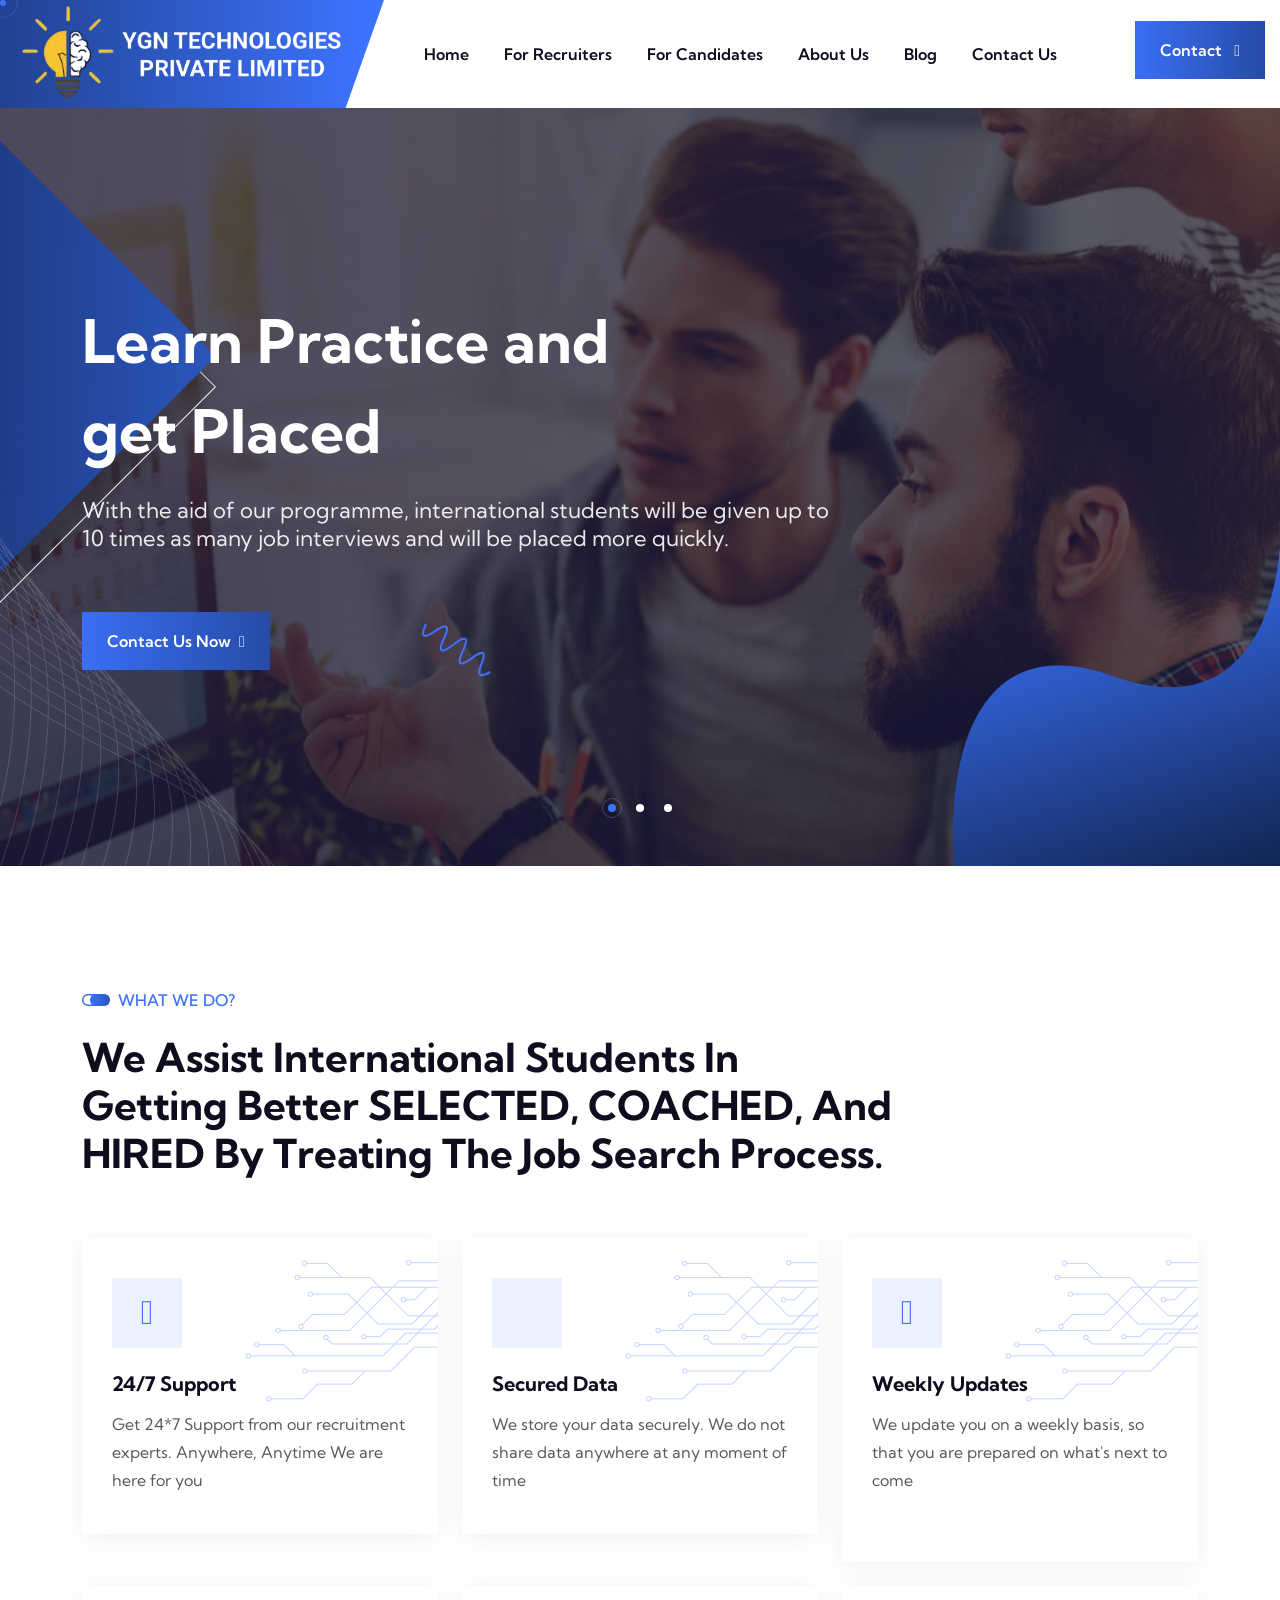
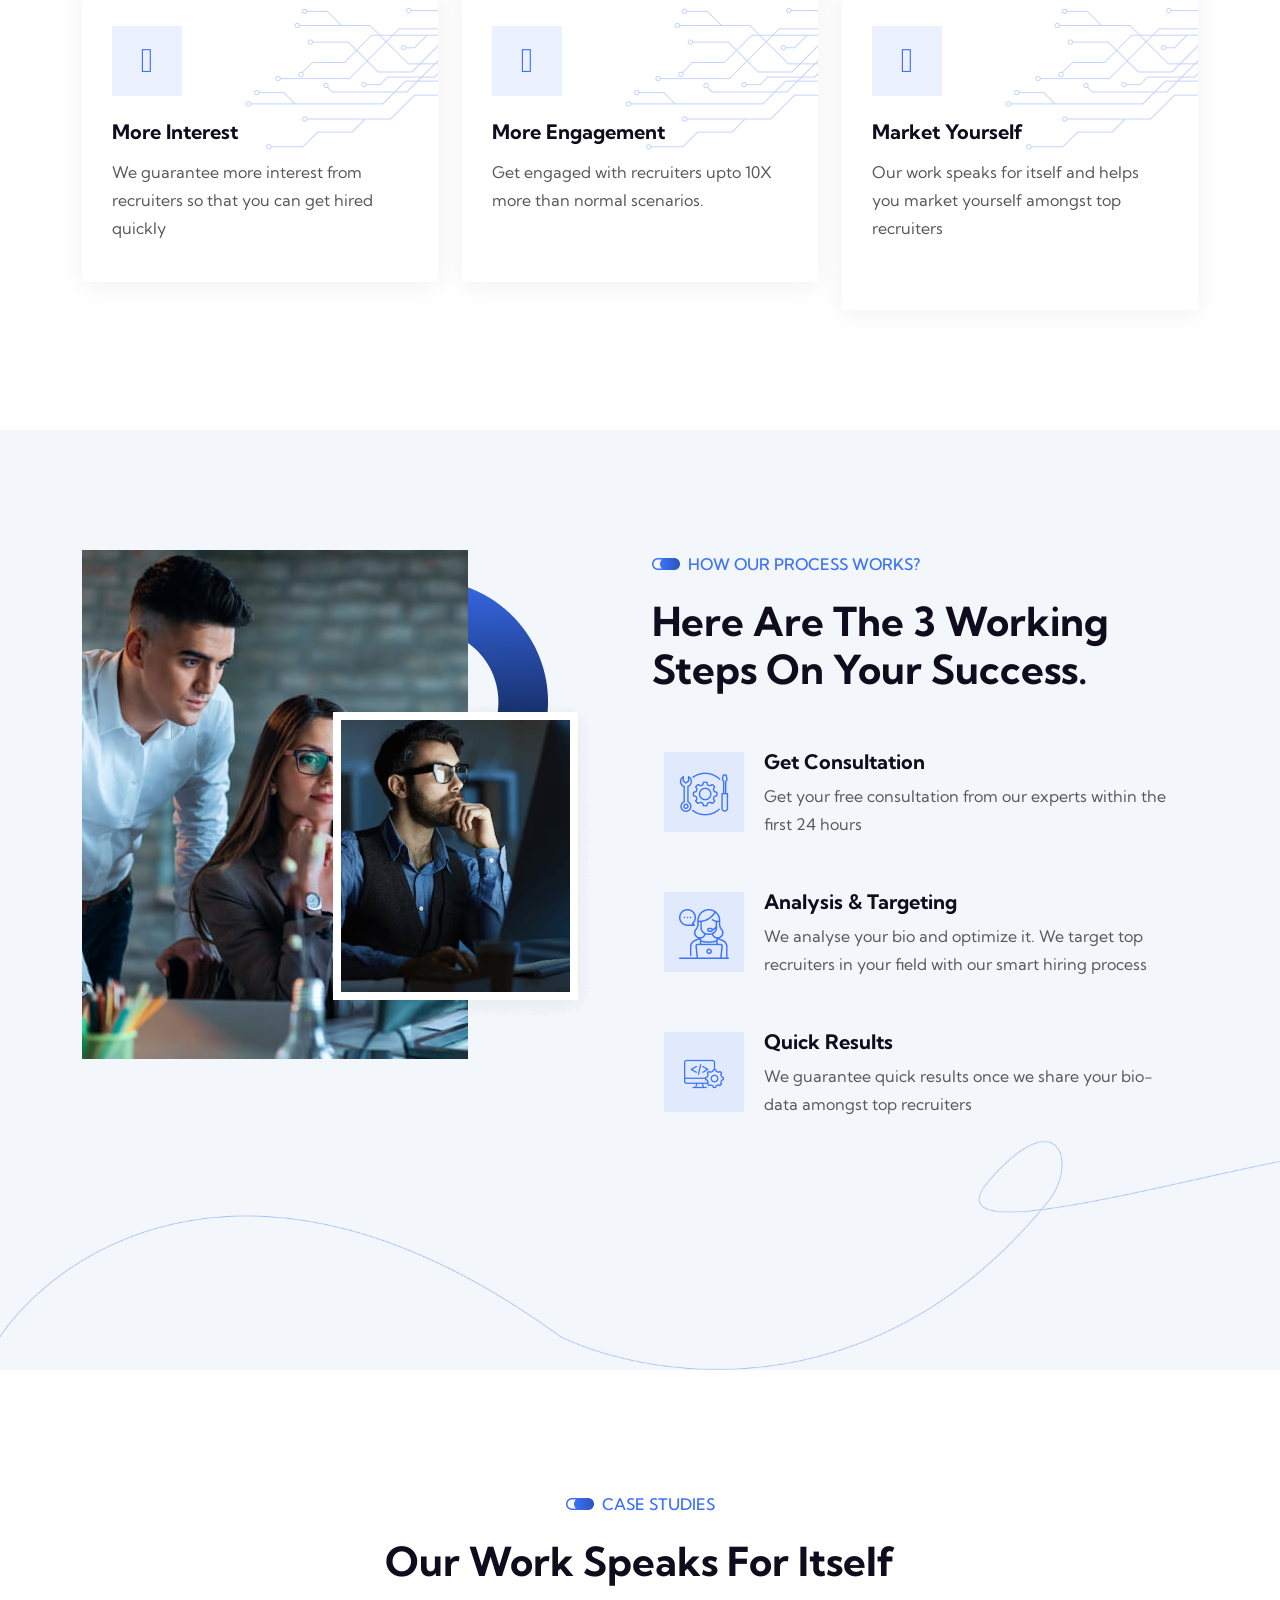
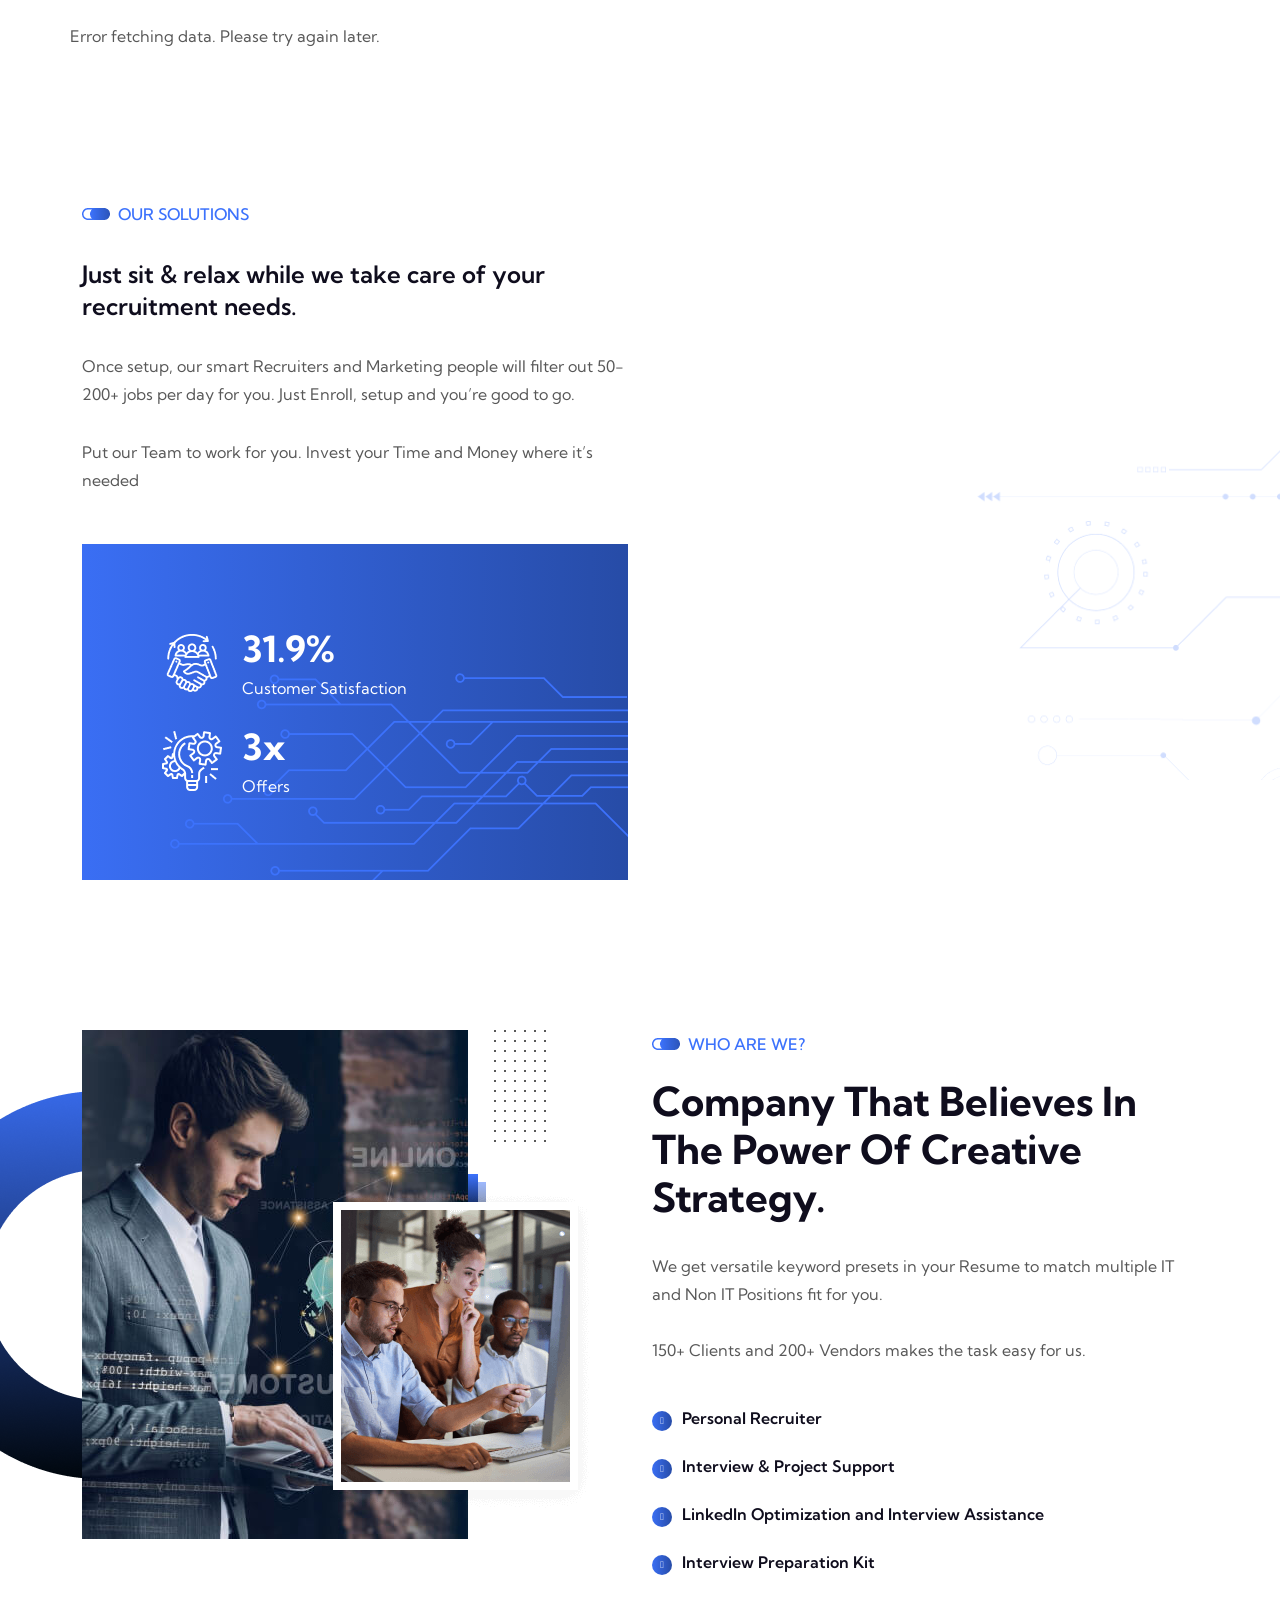
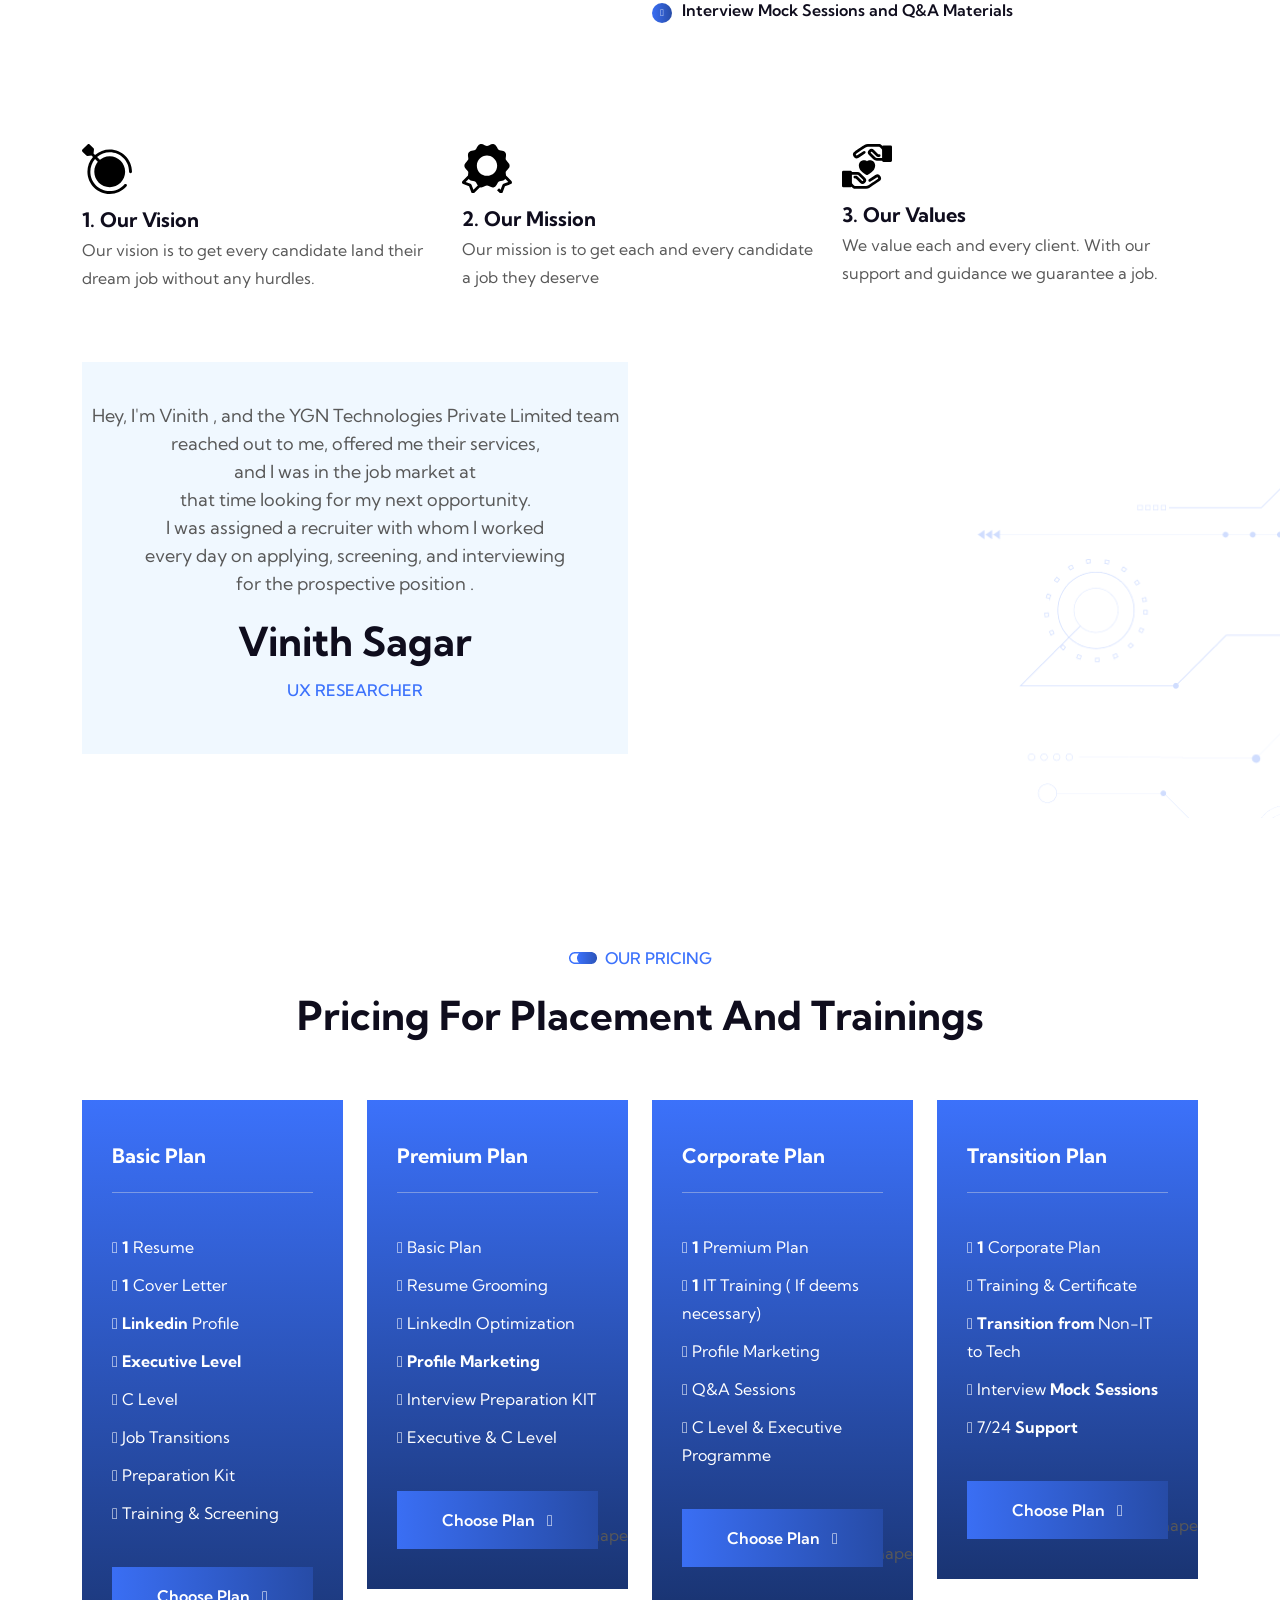
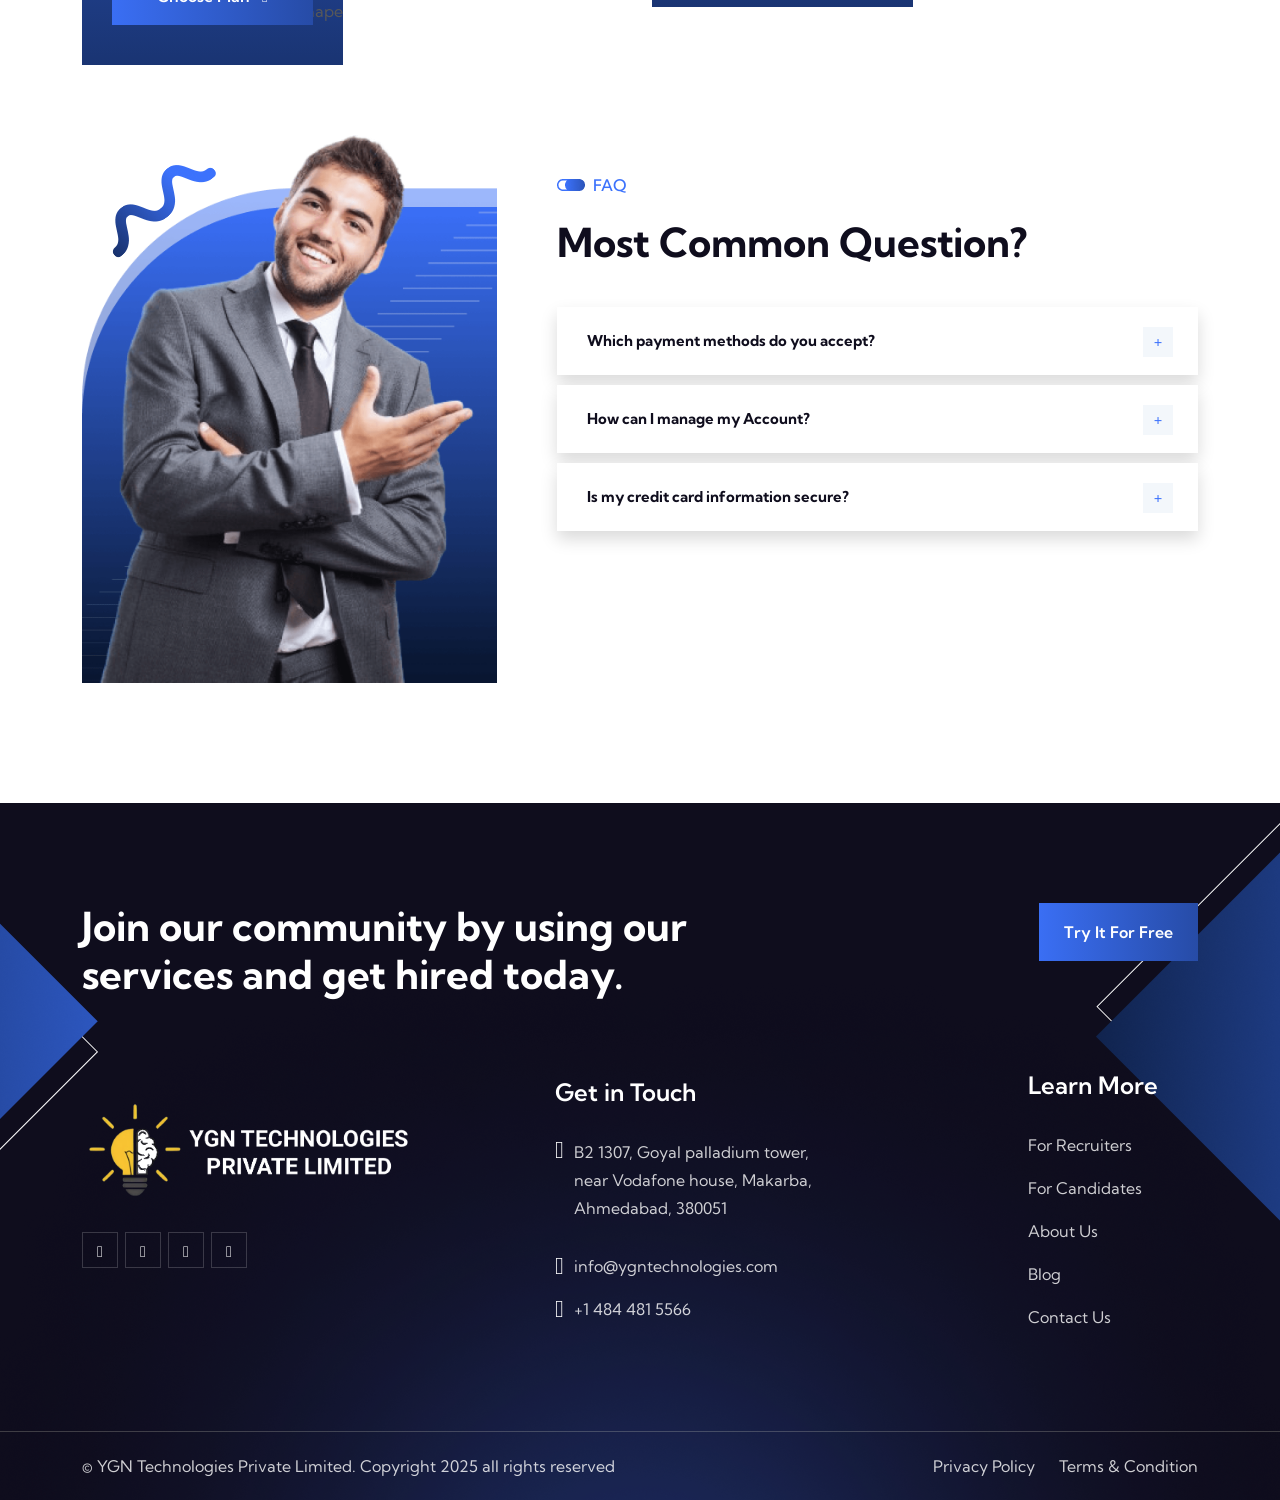
==== commit 96f35090: "Update index.html" ====
--- a/index.html
+++ b/index.html
@@ -8,11 +8,11 @@
   <meta name="description"
     content="Learn Practice and get Placed - With the aid of our programme, international students will be given up to 10 times as many job interviews and will be placed more quickly.">
   <meta name="keywords"
-    content="YGN Solution LLC, web development, mobile app development, digital marketing, technology solutions">
+    content="YGN Technologies Private Limited, web development, mobile app development, digital marketing, technology solutions">
   <meta name="author" content="YGN Technologies">
   <meta property="og:url" content="https://www.ygntechnologies.com/" />
   <meta property="og:type" content="website" />
-  <meta property="og:title" content="YGN Solution LLC" />
+  <meta property="og:title" content="YGN Technologies Private Limited" />
   <meta property="og:description"
     content="Learn Practice and get Placed - With the aid of our programme, international students will be given up to 10 times as many job interviews and will be placed more quickly." />
   <meta property="og:site_name" content="YGN Technologies" />
@@ -927,7 +927,7 @@
           <div class="col-xl-6" style="align-self: center;">
             <div class="section-header mb-40" style="background-color: aliceblue; padding: 20px 0px">
               <p style="margin: 20px 0px; text-align: center; font-size: 18px;">
-                Hey, I'm Vinith , and the YGN Solution LLC team <br /> reached out to me, offered me their
+                Hey, I'm Vinith , and the YGN Technologies Private Limited team <br /> reached out to me, offered me their
                 services,<br /> and I was in the job market at <br /> that time looking for my next opportunity.<br /> I
                 was assigned a recruiter with whom I worked <br />every day on applying, screening, and interviewing
                 <br /> for the prospective position .
@@ -1218,7 +1218,6 @@
           <a href="index.html" class="logo mb-30">
             <img src="assets/images/logo/logo-light.png" alt="logo" />
           </a>
-          <!-- <p>©2025 YGN Solution LLC. All rights reserved.</p> -->
           <div class="social-icon">
             <a href="https://www.facebook.com/people/YGN-Technologies/61553317140249/?mibextid=qi2Omg"
               target="_blank"><i class="fa-brands fa-facebook-f"></i></a>
@@ -1329,7 +1328,7 @@
       <div class="container">
         <div class="d-flex gap-1 flex-wrap align-items-center justify-content-md-between justify-content-center">
           <p class="wow fadeInDown" data-wow-delay="00ms" data-wow-duration="1500ms">
-            &copy; A YGN Solution LLC. Copyright 2025 all rights reserved
+            &copy; YGN Technologies Private Limited. Copyright 2025 all rights reserved
 
           </p>
           <ul class="d-flex align-items-center gap-4 wow fadeInDown" data-wow-delay="200ms" data-wow-duration="1500ms">
@@ -1377,4 +1376,4 @@
   <script src="assets/js/script.js"></script>
 </body>
 
-</html>+</html>
--- a/assets/css/style.css
+++ b/assets/css/style.css
@@ -1,11 +1,11 @@
 /*-----------------------------------------------------------------
 
 Template Name: YGN Technologies
-Author:  Gramentheme
-Author URI: https://themeforest.net/user/gramentheme/portfolio
-Developer: Kawser Ahmed Roni
+Author:  Adnan Habib
+Author URI: https://www.freelancer.com/u/csehabiburr183
+Developer: Adnan Habib
 Version: 1.0.0
-Description: Gratech - IT Service HTML5 Template
+Description: Adnan Habib
 
 -------------------------------------------------------------------
 CSS TABLE OF CONTENTS
@@ -2296,7 +2296,12 @@
 
 .logo {
   display: block;
-  width: 190px;
+  width: 330px;
+}
+@media(max-width:768px){
+    .logo{
+        width:260px;
+    }
 }
 .logo img {
   width: 100%;
@@ -5300,4 +5305,4 @@
     opacity: 0;
     transform: scale(2);
   }
-}/*# sourceMappingURL=style.css.map */+}/*# sourceMappingURL=style.css.map */
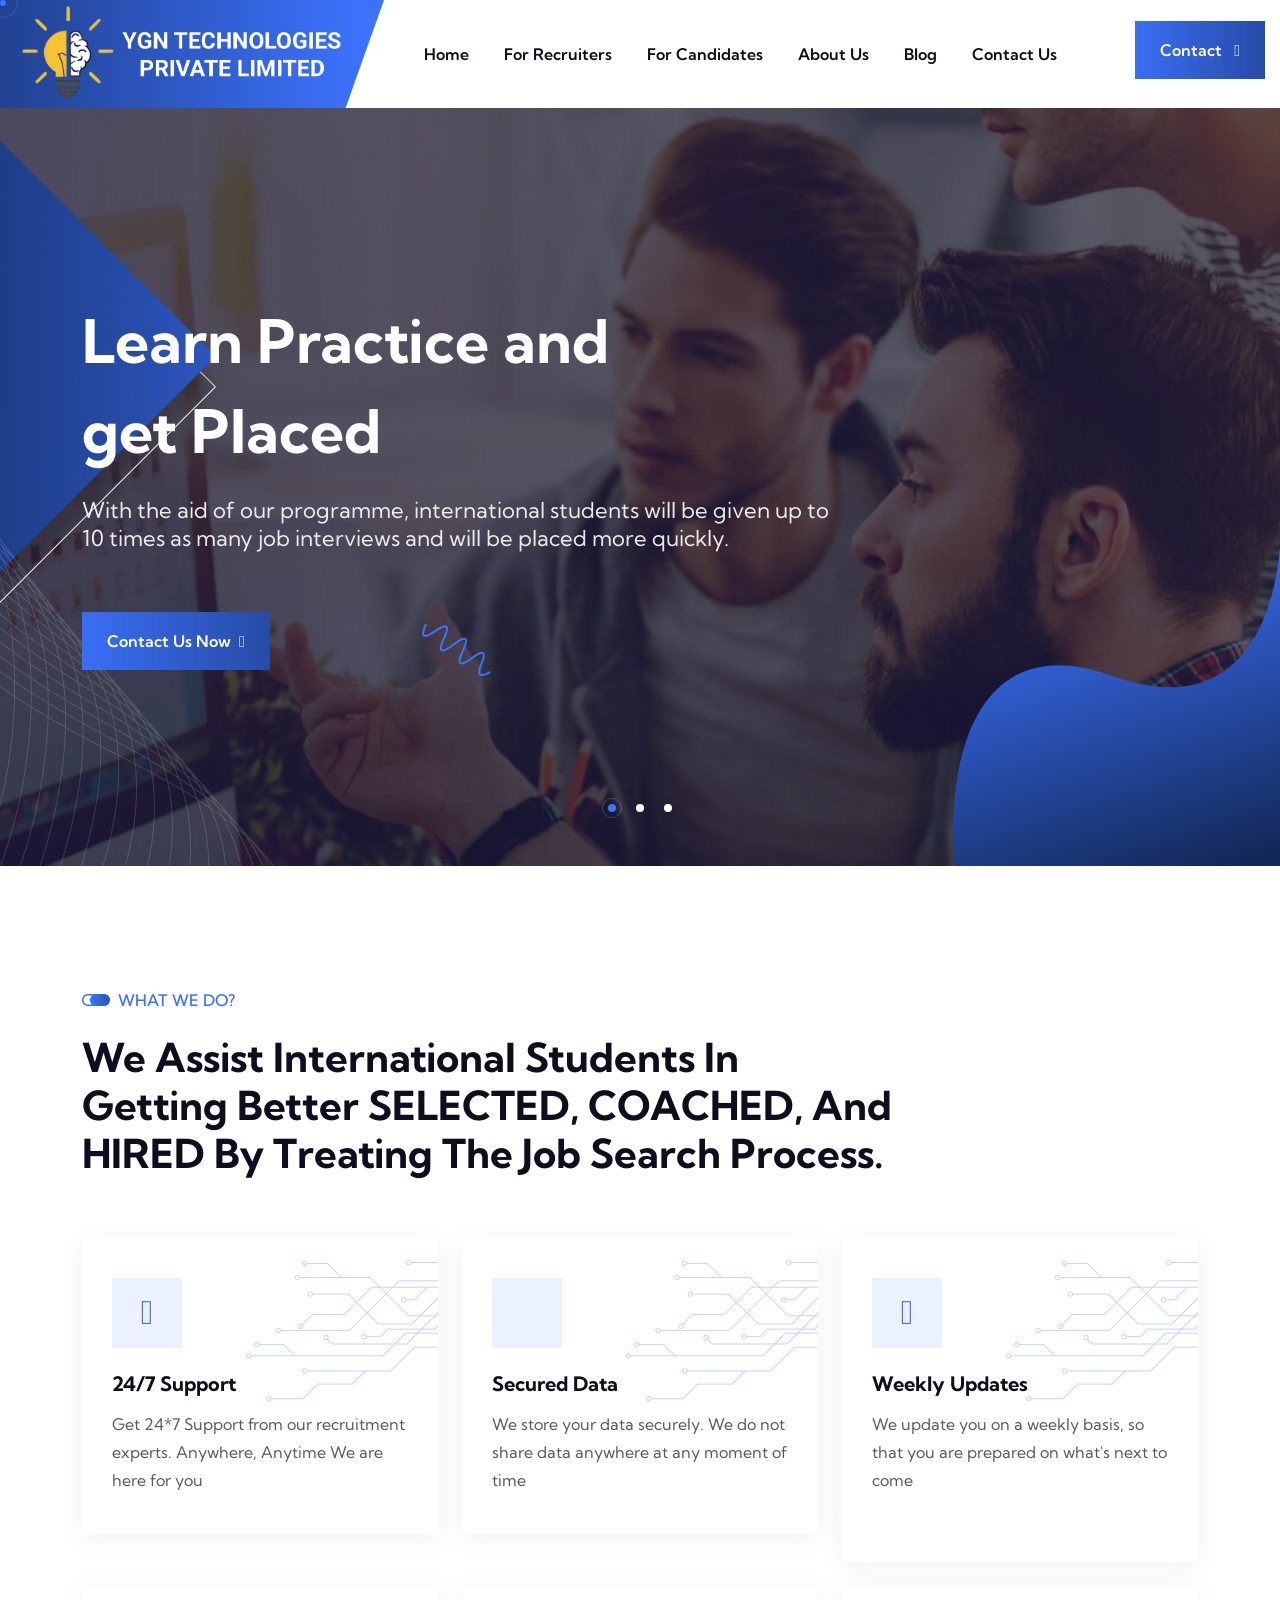
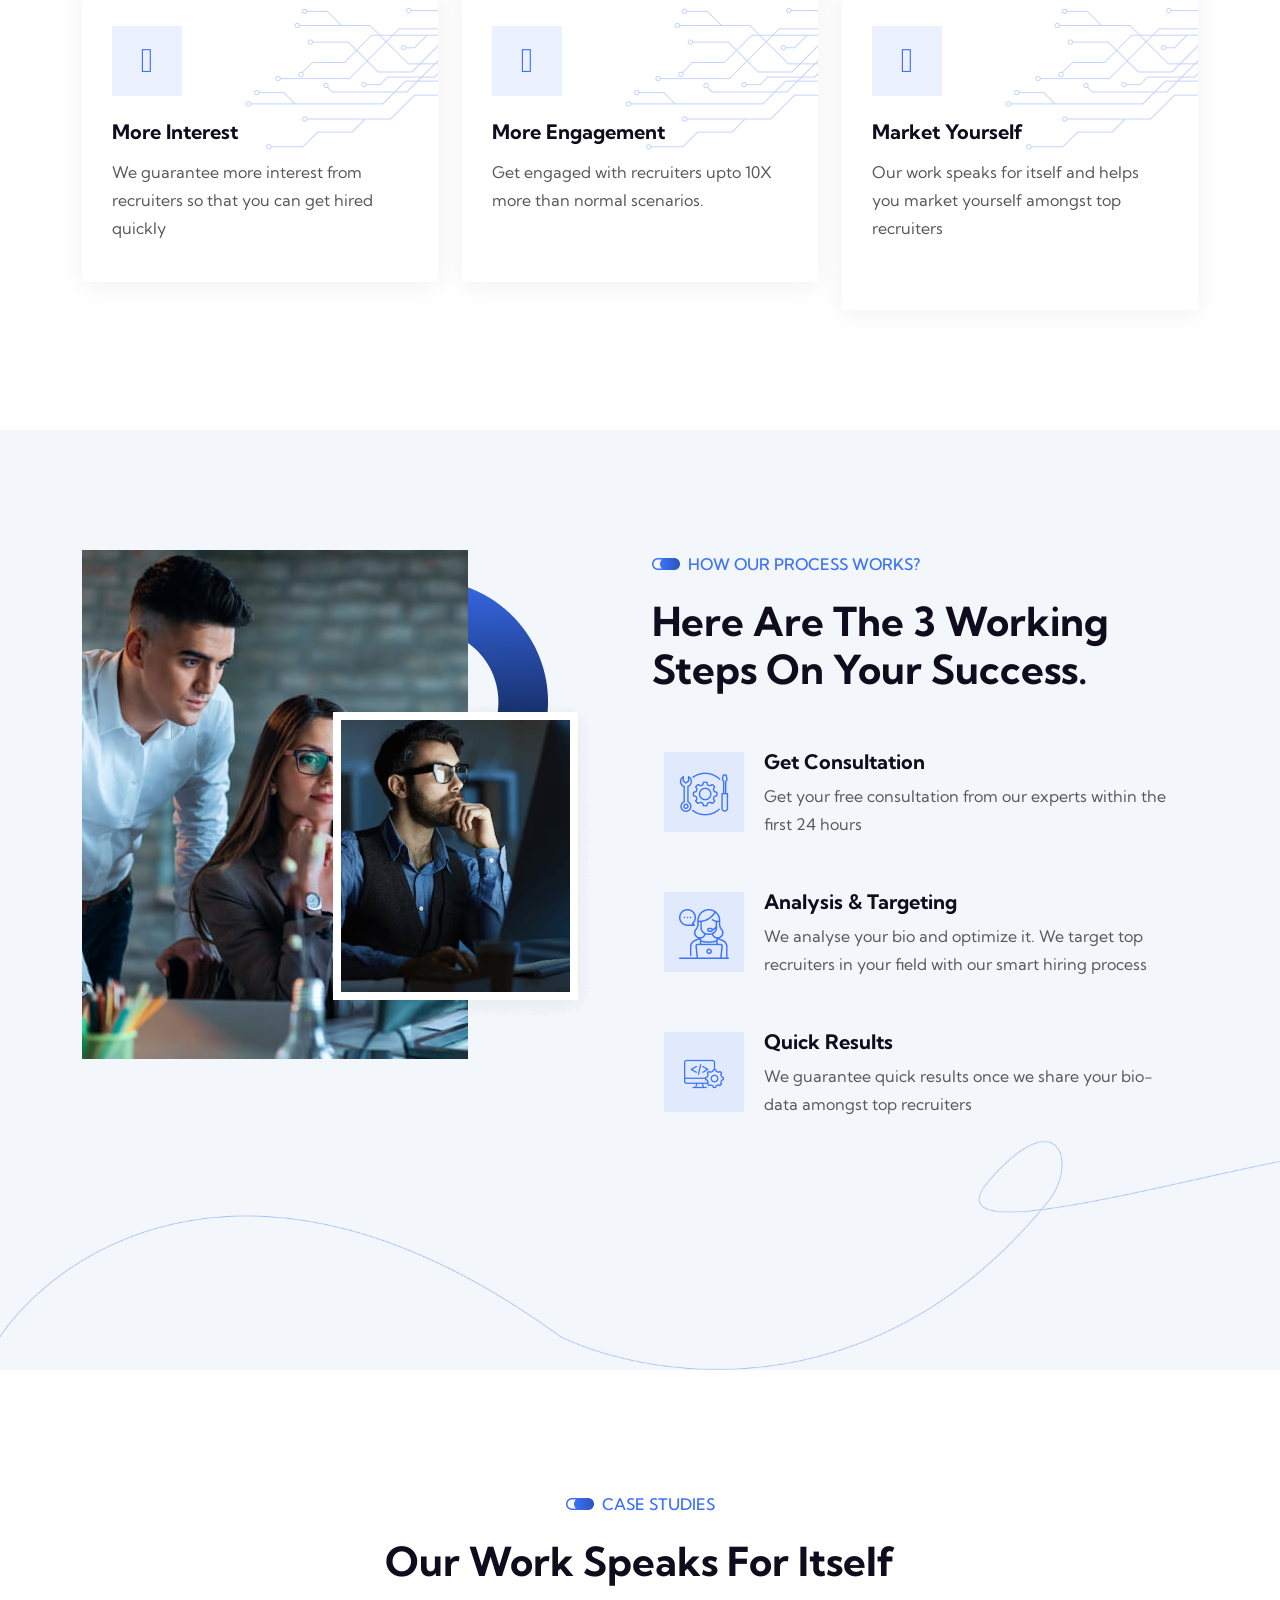
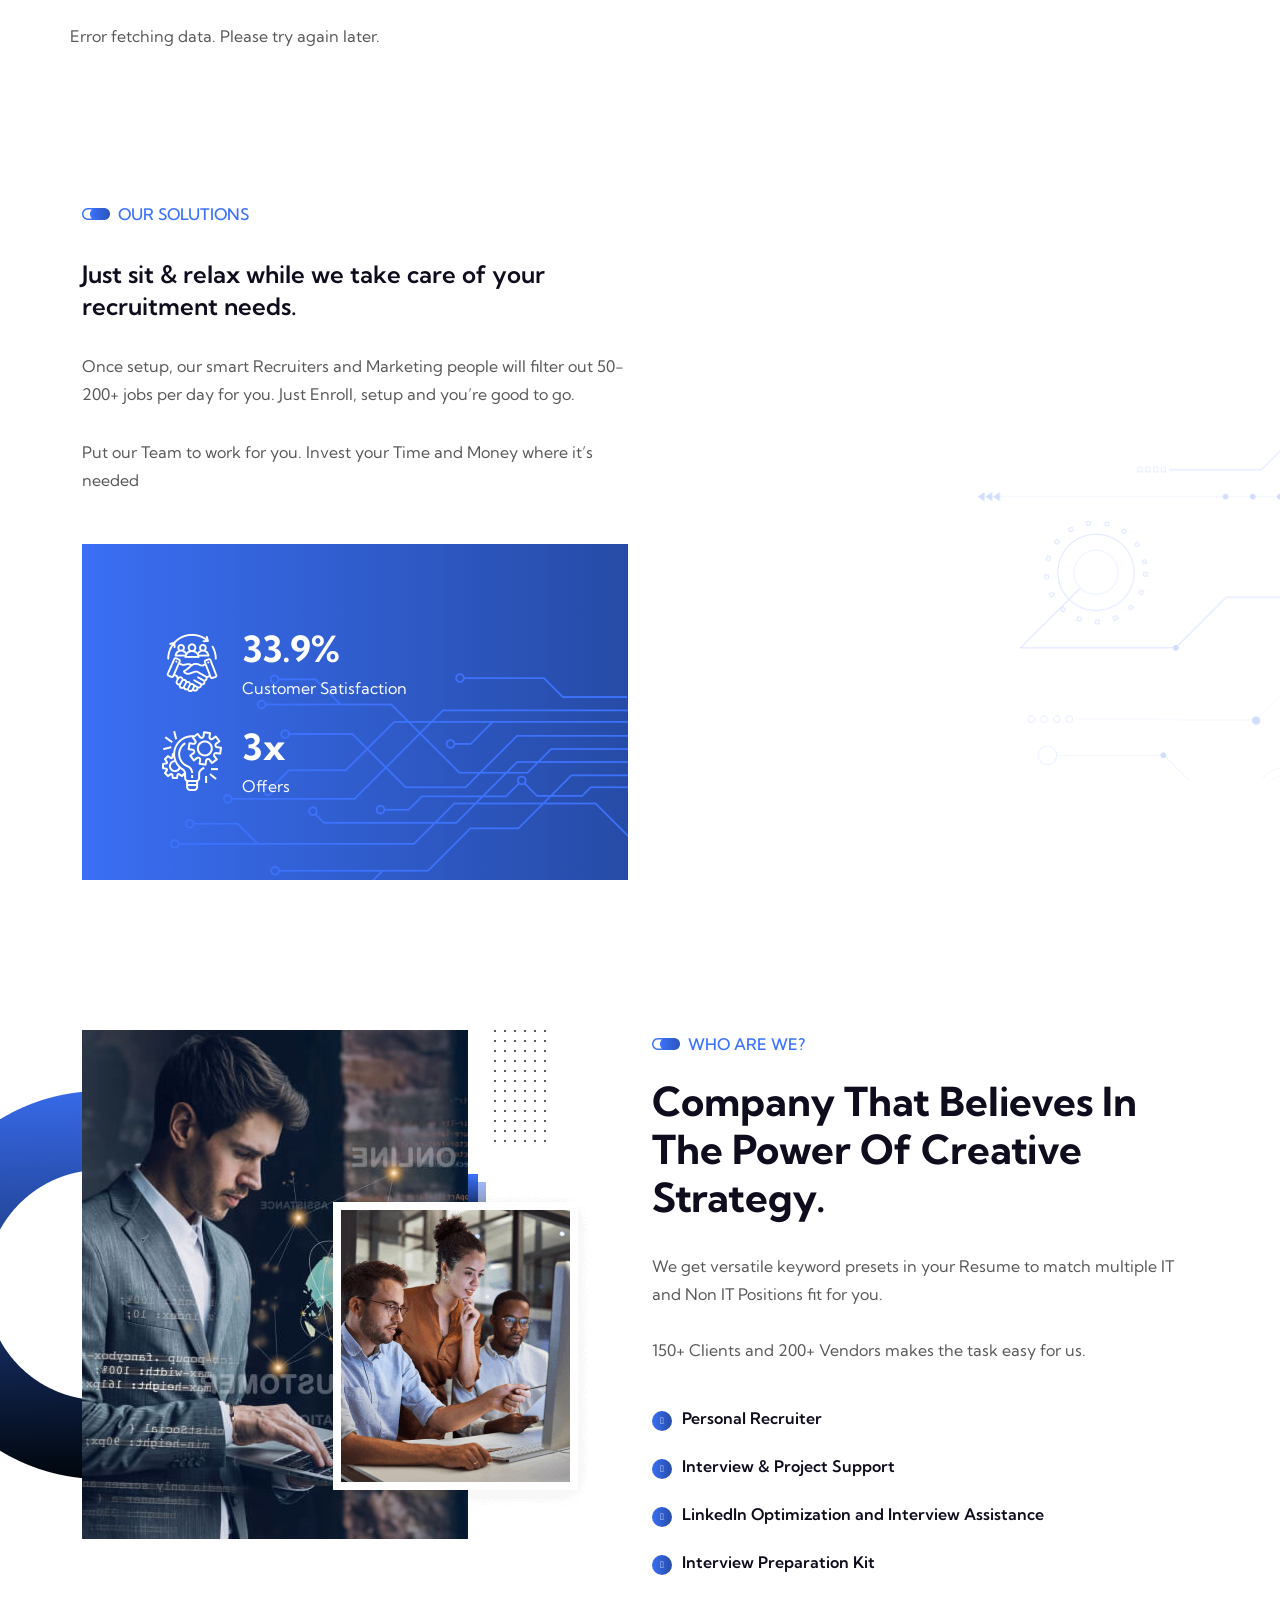
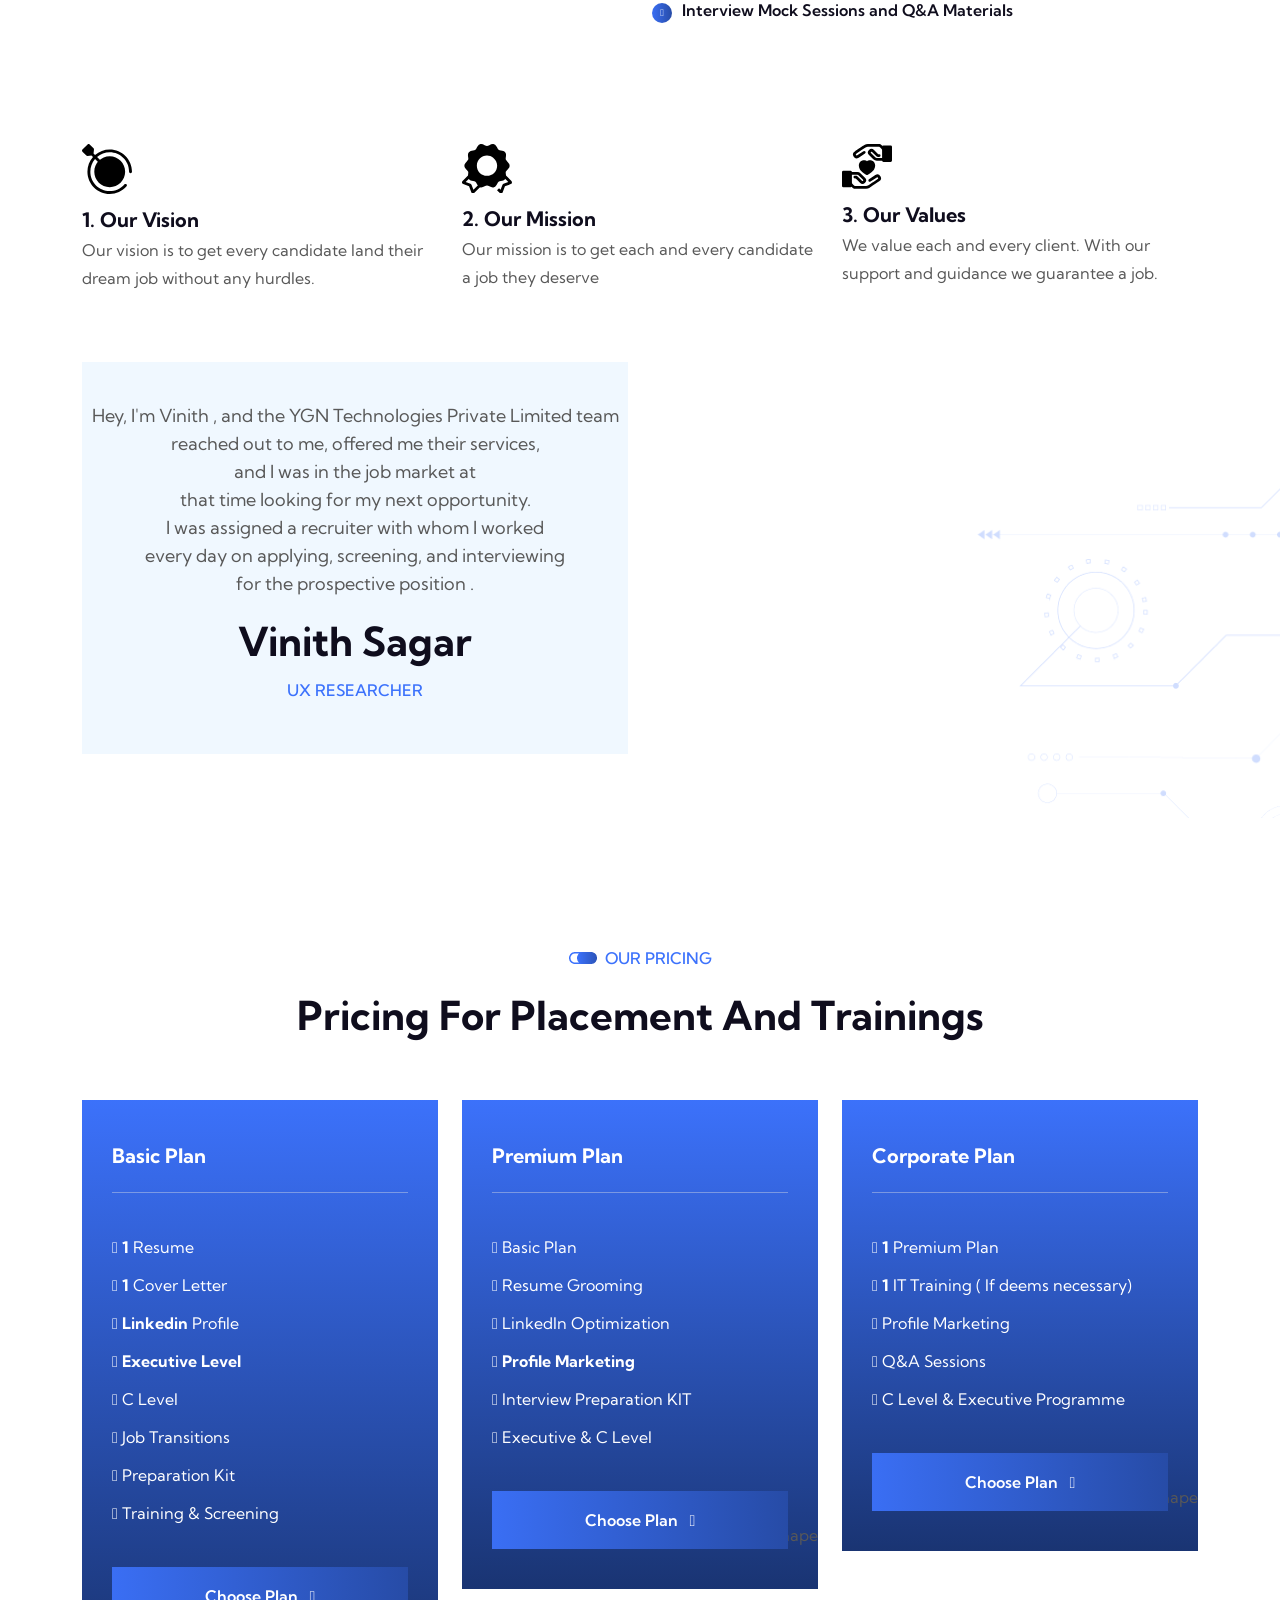
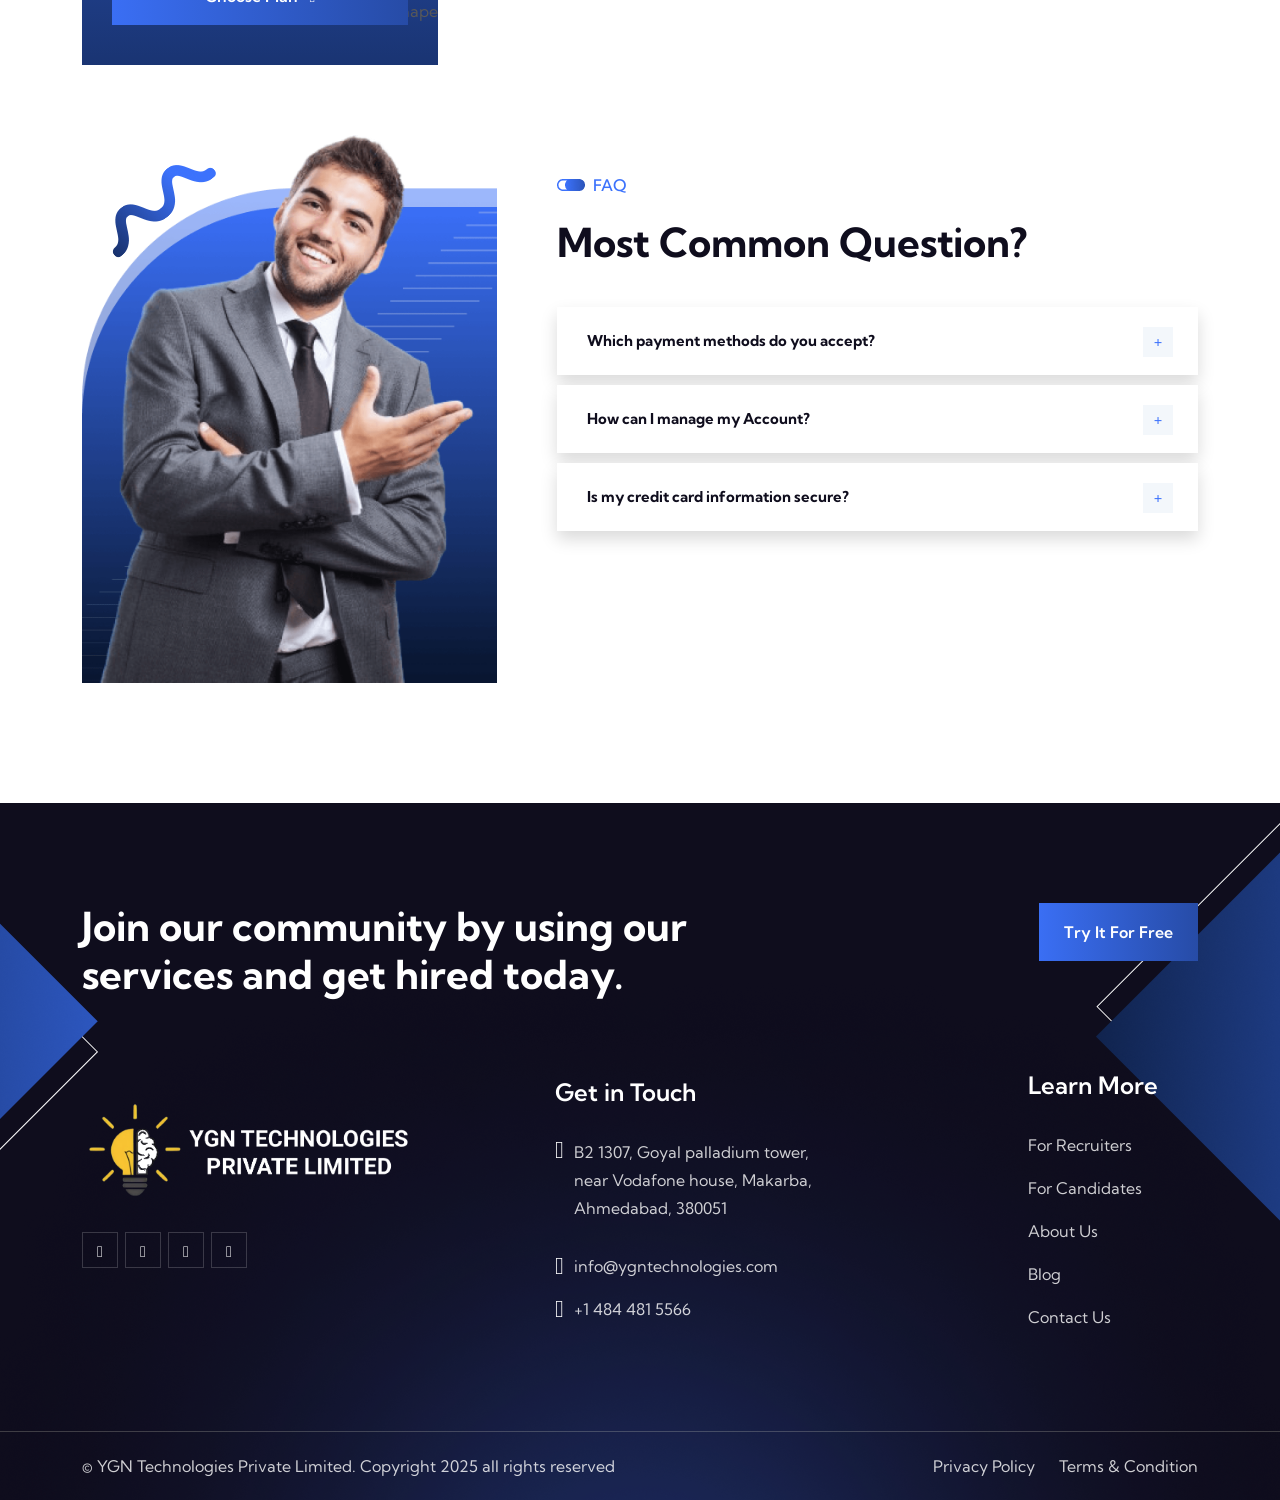
==== commit d99c8f55: "Update index.html" ====
--- a/index.html
+++ b/index.html
@@ -966,7 +966,7 @@
           </h2>
         </div>
         <div class="row g-4">
-          <div class="item col-xl-3 col-lg-3 col-md-3 col-sm-6 col-xs-6 wow fadeInUp" data-wow-delay="00ms"
+          <div class="item col-xl-4 col-lg-4 col-md-4 col-sm-6 col-xs-6 wow fadeInUp" data-wow-delay="00ms"
             data-wow-duration="1500ms">
             <div class="pricing__item">
               <div class="item-shape">
@@ -999,7 +999,7 @@
                   class="fa-solid fa-arrow-right"></i></a>
             </div>
           </div>
-          <div class="item col-xl-3 col-lg-3 col-md-3 col-sm-6 col-xs-6 wow fadeInUp" data-wow-delay="200ms"
+          <div class="item col-xl-4 col-lg-4 col-md-4 col-sm-6 col-xs-6 wow fadeInUp" data-wow-delay="200ms"
             data-wow-duration="1500ms">
             <div class="pricing__item">
               <div class="item-shape">
@@ -1028,7 +1028,7 @@
                   class="fa-solid fa-arrow-right"></i></a>
             </div>
           </div>
-          <div class="item col-xl-3 col-lg-3 col-md-3 col-sm-6 col-xs-6 wow fadeInUp" data-wow-delay="400ms"
+          <div class="item col-xl-4 col-lg-4 col-md-4 col-sm-6 col-xs-6 wow fadeInUp" data-wow-delay="400ms"
             data-wow-duration="1500ms">
             <div class="pricing__item">
               <div class="item-shape">
@@ -1055,38 +1055,6 @@
                 </li>
               </ul>
               <a href="contact.html?plan=corporate_plan" class="btn-one d-block text-center">choose Plan <i
-                  class="fa-solid fa-arrow-right"></i></a>
-            </div>
-          </div>
-          <div class="item col-xl-3 col-lg-3 col-md-3 col-sm-6 col-xs-6 wow fadeInUp" data-wow-delay="400ms"
-            data-wow-duration="1500ms">
-            <div class="pricing__item">
-              <div class="item-shape">
-                <img src="assets/images/shape/pricing-item-shape.png" alt="shape" />
-              </div>
-              <div class="pricing-head">
-                <div>
-                  <h4 class="text-white mb-10">Transition Plan</h4>
-                </div>
-              </div>
-              <ul>
-                <li>
-                  <i class="fa-solid fa-check"></i> <b>1</b> Corporate Plan
-                </li>
-                <li>
-                  <i class="fa-solid fa-check"></i> Training & Certificate
-                </li>
-                <li>
-                  <i class="fa-solid fa-check"></i>
-                  <b>Transition from</b> Non-IT to Tech
-                </li>
-                <li>
-                  <i class="fa-solid fa-check"></i> Interview
-                  <b>Mock Sessions</b>
-                </li>
-                <li><i class="fa-solid fa-check"></i> 7/24 <b>Support</b></li>
-              </ul>
-              <a href="contact.html?plan=transition_plan" class="btn-one d-block text-center">choose Plan <i
                   class="fa-solid fa-arrow-right"></i></a>
             </div>
           </div>
